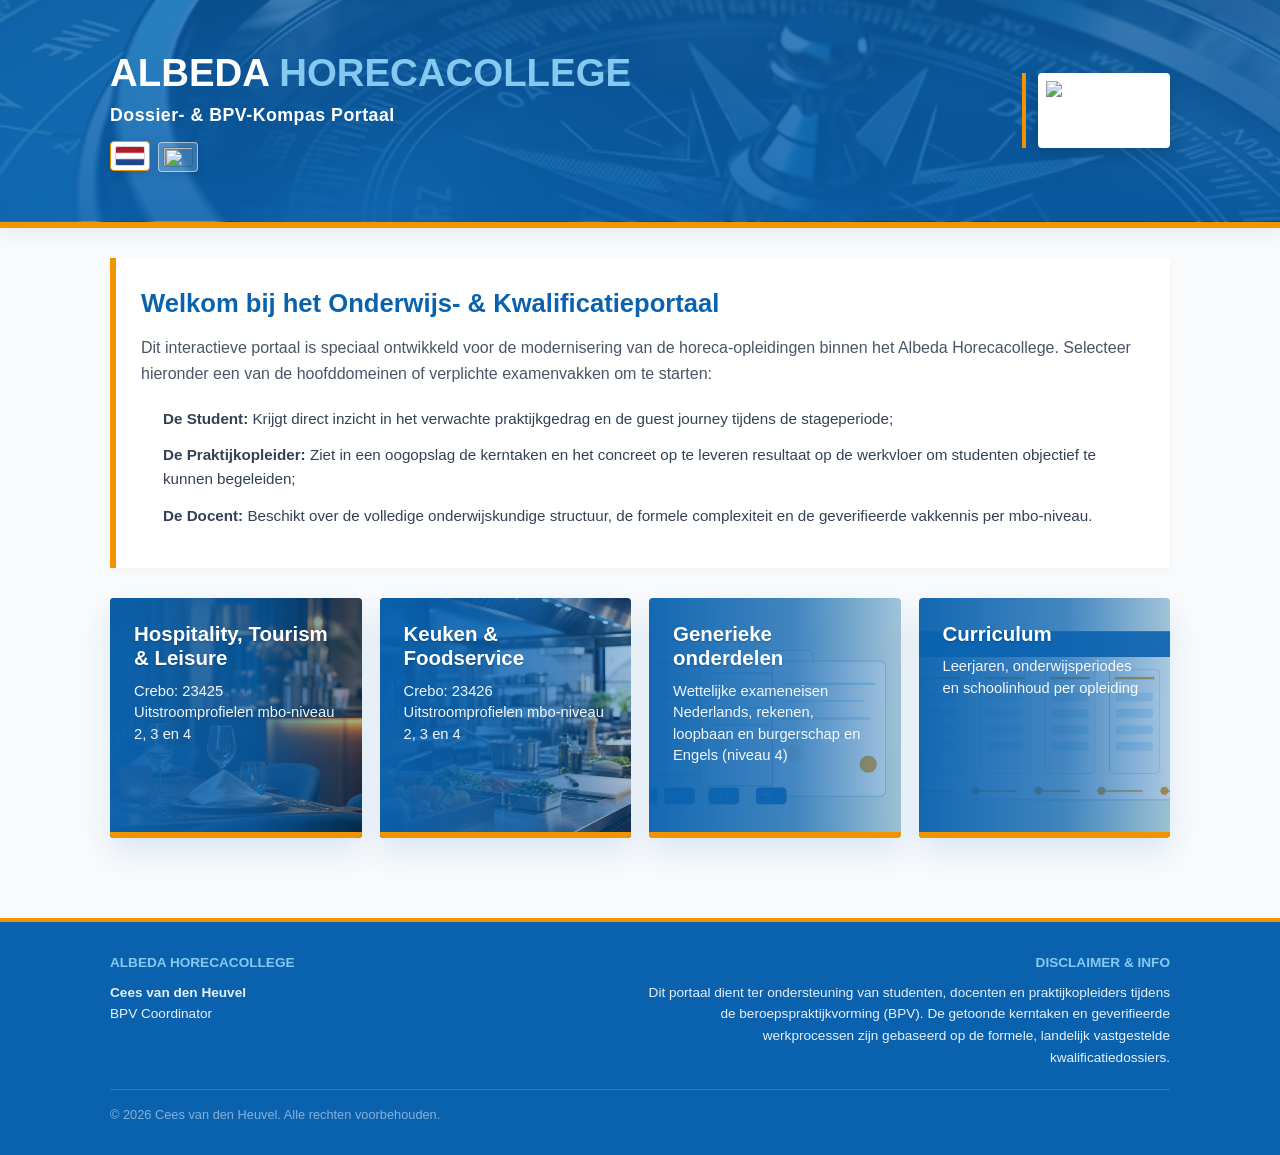
==== index.html @ c0dd37a5 "Add files via upload" ====
<!DOCTYPE html>
<html lang="nl">
<head>
  <meta charset="UTF-8">
  <meta name="viewport" content="width=device-width, initial-scale=1.0">
  <title>BPV WebApp AHCR KD 2627</title>
  <link rel="icon" type="image/png" sizes="32x32" href="favicon-32.png">
  <link rel="apple-touch-icon" sizes="180x180" href="apple-touch-icon.png">
  <link rel="manifest" href="site.webmanifest">
  <meta name="theme-color" content="#f58220">
  <meta name="apple-mobile-web-app-title" content="BPV WebApp AHCR KD 2627">
  <meta name="application-name" content="BPV WebApp AHCR KD 2627">
  <style>
    /* ==========================================================================
       ALBEDA BRANDBOOK DESIGN SYSTEM & ADAPTIVE ARCHITECTURE
       ========================================================================== */
    :root {
      --albeda-blue: #0a62af;         /* Hoofdkleur blauw conform Brandbook p. 8 */
      --albeda-light-blue: #85c9f0;   /* Ondersteunend lichtblauw conform Brandbook p. 8 */
      --albeda-orange: #f29400;       /* Accentkleur oranje conform Brandbook p. 8 */
      --albeda-gray: #d9d9d9;         /* Grijs uitsluitend voor grid-lijnen conform Brandbook p. 8 */
      --albeda-bg: #f8fafc;           /* Pagina-achtergrond */
      --albeda-dark: #333333;
      --white: #ffffff;
      --font-arial: 'Arial', sans-serif; /* Systeemfont conform p. 9 Brandbook */
    }

    * {
      box-sizing: border-box;
      margin: 0;
      padding: 0;
    }

    body {
      font-family: var(--font-arial);
      color: var(--albeda-dark);
      background-color: var(--albeda-bg);
      line-height: 1.6;
      -webkit-font-smoothing: antialiased;
      display: flex;
      flex-direction: column;
      min-height: 100vh;
    }

    .container {
      width: 100%;
      max-width: 1100px;
      margin: 0 auto;
      padding: 0 20px;
    }

    .main-content {
      flex: 1;
    }

    /* HEADER BLOCK (Achtergrond met kompas.jpg en label aan de paginarand) */
    header {
      background-image: linear-gradient(rgba(10, 98, 175, 0.8), rgba(10, 98, 175, 0.9)), url('kompas.jpg');
      background-size: cover;
      background-position: center;
      background-repeat: no-repeat;
      color: var(--white);
      padding: 50px 0;
      border-bottom: 6px solid var(--albeda-orange);
      box-shadow: 0 4px 20px rgba(0, 0, 0, 0.08);
    }

    .header-layout {
      display: flex;
      justify-content: space-between;
      align-items: center;
      gap: 20px;
    }

    .header-content {
      min-width: 0;
    }

    .campaign-title {
      font-size: calc(1.6rem + 1vw);
      font-weight: 900;
      letter-spacing: 0;
      text-transform: uppercase;
      margin-bottom: 5px;
      line-height: 1.2;
    }

    .campaign-title span {
      color: var(--albeda-light-blue);
    }

    .app-meta-subtitle {
      font-size: calc(0.95rem + 0.2vw);
      font-weight: bold;
      letter-spacing: 0.5px;
    }

    /* Collegelogo geplaatst als label aan de paginarand conform Brandbook p. 5 */
    .albeda-brand-label {
      text-align: right;
      color: var(--white);
      font-weight: bold;
      border-left: 4px solid var(--albeda-orange);
      padding-left: 12px;
      line-height: 1.1;
      font-size: 18px;
    }

    .albeda-brand-label .sub-college {
      font-size: 13px;
      font-weight: normal;
      color: var(--albeda-light-blue);
    }

    .albeda-logo {
      display: block;
      max-width: 132px;
      height: auto;
      background: var(--white);
      padding: 8px;
      border-radius: 4px;
      box-shadow: 0 6px 18px rgba(0, 0, 0, 0.18);
    }

    /* LANDINGSPAGE LAYOUT */
    #landing-layer {
      padding: 30px 0;
      display: block;
    }

    .landing-welcome {
      background: var(--white);
      border-left: 6px solid var(--albeda-orange);
      padding: 25px;
      margin-bottom: 30px;
      box-shadow: 0 4px 12px rgba(0, 0, 0, 0.03);
      border-radius: 0 4px 4px 0;
    }

    .language-switcher {
      display: flex;
      justify-content: flex-start;
      align-items: center;
      gap: 8px;
      margin-top: 12px;
    }

    .language-btn {
      display: inline-flex;
      align-items: center;
      justify-content: center;
      border: 1px solid rgba(255, 255, 255, 0.55);
      background: rgba(255, 255, 255, 0.18);
      border-radius: 4px;
      padding: 4px;
      cursor: pointer;
      box-shadow: 0 3px 10px rgba(0, 0, 0, 0.12);
      transition: background 0.2s ease, border-color 0.2s ease, transform 0.2s ease;
    }

    .language-btn:hover,
    .language-btn.active {
      background: var(--white);
      border-color: var(--albeda-orange);
      transform: translateY(-1px);
    }

    .flag-icon {
      width: 30px;
      height: 20px;
      display: inline-block;
      border-radius: 2px;
      border: 1px solid rgba(15, 23, 42, 0.18);
      overflow: hidden;
      flex: 0 0 auto;
    }


    .landing-welcome h2 {
      color: var(--albeda-blue);
      font-size: 1.6rem;
      margin-bottom: 12px;
    }

    .landing-welcome p {
      color: #4a5568;
      font-size: 1rem;
      margin-bottom: 20px;
    }

    .intro-opsomming {
      list-style-type: none;
      margin-bottom: 15px;
    }

    .intro-opsomming li {
      position: relative;
      padding-left: 22px;
      margin-bottom: 12px;
      font-size: 0.95rem;
      color: #334155;
    }

    .intro-opsomming li::before {
      content: "";
      position: absolute;
      left: 0;
      color: var(--albeda-orange);
      font-size: 0.8rem;
      top: 1px;
    }

    .landing-grid {
      display: grid;
      grid-template-columns: 1fr;
      gap: 18px;
    }

    .domein-card {
      position: relative;
      overflow: hidden;
      display: flex;
      flex-direction: column;
      justify-content: flex-start;
      min-height: 240px;
      background-color: var(--albeda-blue);
      background-repeat: no-repeat;
      background-size: cover;
      background-position: center;
      border: 0;
      border-radius: 4px;
      padding: 24px;
      cursor: pointer;
      box-shadow: 0 14px 30px rgba(10, 98, 175, 0.12);
      transition: transform 0.2s ease, box-shadow 0.2s ease, filter 0.2s ease;
      isolation: isolate;
    }

    .domein-card:nth-child(1) { background-image: url('sfeer-bediening.jpg'); }
    .domein-card:nth-child(2) { background-image: url('sfeer-keuken.jpg'); }
    .domein-card:nth-child(3) { background-image: url('sfeer-generiek.jpg'); }
    .domein-card:nth-child(4) { background-image: url('sfeer-curriculum.jpg'); }

    .domein-card::before {
      content: "";
      position: absolute;
      inset: 0;
      z-index: 0;
      background: linear-gradient(90deg, rgba(10, 98, 175, 0.96), rgba(10, 98, 175, 0.76) 58%, rgba(10, 98, 175, 0.34));
    }

    .domein-card::after {
      content: "";
      position: absolute;
      left: 0;
      right: 0;
      bottom: 0;
      height: 6px;
      background: var(--albeda-orange);
      z-index: 1;
    }

    .domein-card:hover,
    .domein-card:focus-visible {
      transform: translateY(-4px);
      box-shadow: 0 22px 46px rgba(10, 98, 175, 0.22);
      filter: saturate(1.04);
      outline: none;
    }

    .domein-card h2,
    .domein-card p {
      position: relative;
      z-index: 1;
      text-align: left;
    }

    .domein-card h2 {
      color: var(--white);
      font-size: 1.28rem;
      line-height: 1.2;
      margin-bottom: 10px;
      text-shadow: 0 1px 2px rgba(0, 0, 0, 0.22);
    }

    .domein-card p {
      color: rgba(255, 255, 255, 0.94);
      font-size: 0.92rem;
      line-height: 1.45;
      max-width: none;
    }

    .curriculum-intro {
      background: var(--white);
      border-left: 6px solid var(--albeda-orange);
      padding: 20px;
      margin-bottom: 25px;
      border-radius: 0 4px 4px 0;
      box-shadow: 0 4px 12px rgba(0, 0, 0, 0.03);
    }

    .curriculum-intro h2 {
      color: var(--albeda-blue);
      font-size: 1.35rem;
      margin-bottom: 8px;
    }

    .curriculum-intro p {
      color: #4a5568;
      line-height: 1.5;
    }

    .curriculum-year {
      background: var(--white);
      border: 1px solid var(--albeda-gray);
      border-radius: 4px;
      margin-bottom: 18px;
      overflow: hidden;
    }

    .curriculum-year-header,
    .curriculum-period-header {
      cursor: pointer;
      display: flex;
      justify-content: space-between;
      align-items: center;
      gap: 16px;
      user-select: none;
    }

    .curriculum-year-header {
      background: #f8fafc;
      border-bottom: 2px solid var(--albeda-gray);
      padding: 16px 20px;
    }

    .curriculum-year-header h3,
    .curriculum-period-header h4 {
      color: var(--albeda-blue);
      margin: 0;
    }

    .curriculum-year-header::after,
    .curriculum-period-header::after {
      content: "+";
      color: var(--albeda-orange);
      font-weight: bold;
      font-size: 1.2rem;
    }

    .curriculum-year.open > .curriculum-year-header::after,
    .curriculum-period.open > .curriculum-period-header::after {
      content: "-";
    }

    .curriculum-year-body,
    .curriculum-period-body {
      display: none;
    }

    .curriculum-year.open > .curriculum-year-body,
    .curriculum-period.open > .curriculum-period-body {
      display: block;
    }

    .curriculum-year-body {
      padding: 18px;
    }

    .curriculum-period {
      border: 1px solid #e2e8f0;
      border-radius: 4px;
      margin-bottom: 12px;
      overflow: hidden;
    }

    .curriculum-period-header {
      background: #ffffff;
      padding: 14px 16px;
    }

    .curriculum-period-body {
      border-top: 1px solid #e2e8f0;
      padding: 16px;
      background: #fbfdff;
    }

    .curriculum-block-grid {
      display: grid;
      grid-template-columns: 1fr;
      gap: 14px;
    }

    .curriculum-block {
      background: #ffffff;
      border: 1px solid #e2e8f0;
      border-radius: 4px;
      padding: 14px;
    }

    .curriculum-block strong {
      color: var(--albeda-blue);
      display: block;
      margin-bottom: 8px;
    }

    .curriculum-block ul {
      margin-left: 18px;
      color: #374151;
      line-height: 1.55;
    }

    .curriculum-note {
      color: #64748b;
      font-size: 0.88rem;
      margin-top: 10px;
    }

    /* INTERACTIEF DASHBOARD LAYER & CONTROLS */
    #dashboard-layer,
    #curriculum-layer {
      display: none;
      padding: 30px 0;
    }

    .nav-row {
      display: flex;
      flex-direction: column;
      gap: 15px;
      margin-bottom: 25px;
    }

    .back-btn {
      background: none;
      border: none;
      color: var(--albeda-blue);
      font-weight: bold;
      cursor: pointer;
      font-size: 1rem;
      display: inline-flex;
      align-items: center;
      gap: 8px;
      text-decoration: underline;
      align-self: flex-start;
    }

    .back-btn:hover {
      color: var(--albeda-orange);
    }

    .search-input {
      padding: 12px 16px;
      font-family: var(--font-arial);
      font-size: 1rem;
      border: 2px solid var(--albeda-blue);
      border-radius: 4px;
      width: 100%;
      background-color: var(--white);
      outline: none;
    }

    .search-input:focus {
      border-color: var(--albeda-orange);
    }

    .tool-grid {
      display: grid;
      grid-template-columns: 1fr;
      gap: 20px;
      background-color: #f1f5f9;
      padding: 20px;
      border-radius: 4px;
      margin-bottom: 30px;
      border: 1px solid var(--albeda-gray);
    }

    .control-label {
      font-size: 0.8rem;
      font-weight: bold;
      text-transform: uppercase;
      color: var(--albeda-blue);
      margin-bottom: 8px;
      letter-spacing: 0.5px;
    }

    select {
      padding: 12px;
      font-family: var(--font-arial);
      font-size: 1rem;
      border: 2px solid var(--albeda-blue);
      border-radius: 4px;
      width: 100%;
      background-color: var(--white);
    }

    .matrix-btn {
      background-color: var(--albeda-orange);
      color: var(--white);
      border: none;
      padding: 12px 20px;
      font-family: var(--font-arial);
      font-weight: bold;
      font-size: 1rem;
      border-radius: 4px;
      cursor: pointer;
      width: 100%;
    }

    .btn-group {
      display: flex;
      flex-direction: column;
      gap: 10px;
      margin-bottom: 25px;
    }

    .role-btn {
      font-family: var(--font-arial);
      font-weight: bold;
      font-size: 0.95rem;
      padding: 12px 20px;
      border: 2px solid var(--albeda-blue);
      background-color: var(--white);
      color: var(--albeda-blue);
      cursor: pointer;
      border-radius: 4px;
      width: 100%;
      text-align: center;
    }

    .role-btn:hover, .role-btn.active {
      background-color: var(--albeda-blue);
      color: var(--white);
    }

    .role-btn.active {
      border-color: var(--albeda-orange);
    }


    .dossier-hero {
      position: relative;
      overflow: hidden;
      min-height: 170px;
      display: grid;
      align-items: end;
      margin-bottom: 24px;
      padding: 26px;
      color: var(--white);
      background-color: var(--albeda-blue);
      background-repeat: no-repeat;
      background-size: cover;
      background-position: center;
      border-radius: 4px;
      box-shadow: 0 16px 36px rgba(10, 98, 175, 0.16);
      isolation: isolate;
    }

    .dossier-hero::before {
      content: "";
      position: absolute;
      inset: 0;
      z-index: -1;
      background: linear-gradient(90deg, rgba(10, 98, 175, 0.97), rgba(10, 98, 175, 0.78) 58%, rgba(10, 98, 175, 0.34));
    }

    .dossier-hero.htl { background-image: url('sfeer-bediening.jpg'); }
    .dossier-hero.keuken { background-image: url('sfeer-keuken.jpg'); }
    .dossier-hero.generiek { background-image: url('sfeer-generiek.jpg'); }

    .dossier-hero-kicker {
      display: inline-flex;
      width: fit-content;
      margin-bottom: 10px;
      padding: 5px 10px;
      color: var(--white);
      background: var(--albeda-orange);
      border-radius: 4px;
      font-size: 0.78rem;
      font-weight: 900;
      text-transform: uppercase;
      letter-spacing: 0.04em;
    }

    .dossier-hero h2 {
      margin: 0 0 8px;
      font-size: clamp(1.45rem, 3vw, 2.1rem);
      line-height: 1.15;
      color: var(--white);
      text-shadow: 0 1px 2px rgba(0, 0, 0, 0.2);
    }

    .dossier-hero p {
      max-width: 720px;
      margin: 0;
      color: rgba(255, 255, 255, 0.94);
      line-height: 1.5;
    }

    .dashboard-controls {
      background: rgba(255, 255, 255, 0.92);
      border: 1px solid rgba(10, 98, 175, 0.14);
      border-left: 6px solid var(--albeda-orange);
      box-shadow: 0 10px 26px rgba(10, 98, 175, 0.08);
    }

    .role-control-label {
      margin-top: 4px;
      margin-bottom: 8px;
    }

    .btn-group {
      background: #eef6fc;
      border: 1px solid rgba(10, 98, 175, 0.18);
      border-radius: 4px;
      padding: 5px;
      gap: 5px;
    }

    .role-btn {
      border-width: 1px;
      border-color: transparent;
      padding: 10px 14px;
      background-color: transparent;
      box-shadow: none;
    }

    .role-btn:hover,
    .role-btn.active {
      background-color: var(--albeda-blue);
      color: var(--white);
      border-color: var(--albeda-blue);
    }

    .role-btn.active {
      box-shadow: 0 8px 18px rgba(10, 98, 175, 0.16);
    }

    .card-header {
      background: linear-gradient(90deg, rgba(10, 98, 175, 0.98), rgba(10, 98, 175, 0.86));
      border-bottom: 0;
      color: var(--white);
    }

    .card-header h3 {
      display: flex;
      flex-wrap: wrap;
      align-items: center;
      gap: 8px;
      color: var(--white);
    }

    .kerntaak-code-label,
    .wp-code-label {
      display: inline-flex;
      align-items: center;
      width: fit-content;
      border-radius: 4px;
      font-weight: 900;
      line-height: 1;
      white-space: nowrap;
    }

    .kerntaak-code-label {
      padding: 6px 9px;
      color: var(--albeda-blue);
      background: rgba(255, 255, 255, 0.94);
      font-size: 0.82rem;
    }

    .kerntaak-title-text {
      min-width: 0;
    }

    .badge.part-badge {
      color: var(--white);
      background: var(--albeda-orange);
      border-color: rgba(255, 255, 255, 0.24);
      border-radius: 4px;
      text-transform: uppercase;
      letter-spacing: 0.02em;
    }

    .accordion-card .card-header::after {
      color: var(--white);
      background: rgba(255, 255, 255, 0.16);
      border: 1px solid rgba(255, 255, 255, 0.22);
      border-radius: 4px;
      padding: 3px 8px;
    }

    .wp-title {
      display: flex;
      align-items: flex-start;
      gap: 10px;
      color: var(--albeda-dark);
      line-height: 1.35;
    }

    .wp-code-label {
      flex: 0 0 auto;
      padding: 7px 9px;
      color: var(--white);
      background: var(--albeda-blue);
      font-size: 0.78rem;
      box-shadow: inset 4px 0 0 var(--albeda-orange);
    }

    .wp-title-text {
      min-width: 0;
      padding-top: 2px;
    }

    /* VERGELIJKINGSMATRIX COMPONENT */
    #matrix-panel {
      display: none;
      background: var(--white);
      border: 2px solid var(--albeda-blue);
      padding: 20px;
      margin-bottom: 30px;
      border-radius: 4px;
      overflow-x: auto;
    }

    #matrix-panel h3 {
      color: var(--albeda-blue);
      font-size: 1.25rem;
      margin-bottom: 10px;
    }

    .matrix-table {
      width: 100%;
      border-collapse: collapse;
      font-size: 0.9rem;
      min-width: 500px;
    }

    .matrix-table th, .matrix-table td {
      border: 1px solid var(--albeda-gray);
      padding: 12px;
      text-align: left;
      vertical-align: top;
    }

    .matrix-table th {
      background-color: var(--albeda-blue);
      color: var(--white);
    }

    /* FIXEDsamenvatting CARD VIA VASTE STRING */
    .summary-card {
      background: var(--white);
      border: 1px solid var(--albeda-gray);
      border-left: 6px solid var(--albeda-blue);
      padding: 20px;
      margin-bottom: 25px;
      border-radius: 4px;
      box-shadow: 0 2px 8px rgba(0, 0, 0, 0.02);
      position: relative;
    }

    .summary-card h4 {
      color: var(--albeda-blue);
      font-size: 1.1rem;
      text-transform: uppercase;
      margin-bottom: 8px;
      letter-spacing: 0.5px;
    }

    .legal-summary-card p {
      color: #4a5568;
      line-height: 1.6;
      margin: 0;
    }

    .legal-requirements-grid {
      display: grid;
      grid-template-columns: 1fr;
      gap: 14px;
      margin-bottom: 24px;
    }

    .legal-requirement-card {
      background: var(--white);
      border: 1px solid var(--albeda-gray);
      border-left: 6px solid var(--albeda-orange);
      border-radius: 4px;
      box-shadow: 0 8px 20px rgba(10, 98, 175, 0.06);
      padding: 18px;
    }

    .legal-requirement-card h3 {
      color: var(--albeda-blue);
      font-size: 1rem;
      text-transform: uppercase;
      margin-bottom: 10px;
    }

    .legal-requirement-card p {
      color: #2d3748;
      line-height: 1.65;
      margin: 0;
    }

    .legal-requirement-card a {
      color: var(--albeda-blue);
      font-weight: bold;
      overflow-wrap: anywhere;
    }
    .summary-text-block {
      font-size: 0.95rem;
      color: #4a5568;
      overflow: hidden;
      display: -webkit-box;
      -webkit-line-clamp: 3; /* Afkappen op exact 3 regels bij initiele render */
      -webkit-box-orient: vertical;
      transition: max-height 0.4s ease;
    }

    .summary-card.expanded .summary-text-block {
      display: block;
      -webkit-line-clamp: unset;
    }

    .summary-text-block p {
      margin-bottom: 12px;
    }

    .read-more-link {
      display: inline-block;
      margin-top: 8px;
      color: var(--albeda-orange);
      font-weight: bold;
      cursor: pointer;
      font-size: 0.95rem;
      text-decoration: underline;
    }

    /* CARD RENDERING & DOSSIER LAYOUT */
    .intro-box {
      background: var(--white);
      border-left: 6px solid var(--albeda-orange);
      padding: 18px 20px;
      margin-bottom: 30px;
      box-shadow: 0 2px 8px rgba(0, 0, 0, 0.02);
      font-size: 0.95rem;
    }

    .intro-box h3 {
      color: var(--albeda-blue);
      font-size: 1.1rem;
      margin-bottom: 8px;
    }

    .intro-box p {
      color: #475569;
      margin-bottom: 12px;
    }

    .role-summary-grid {
      display: grid;
      grid-template-columns: 1fr;
      gap: 10px;
      margin-top: 14px;
    }

    .role-summary-item {
      background: #f8fafc;
      border: 1px solid #e2e8f0;
      border-radius: 4px;
      padding: 12px;
    }

    .role-summary-item strong {
      color: var(--albeda-blue);
      display: block;
      font-size: 0.84rem;
      text-transform: uppercase;
      margin-bottom: 4px;
    }

    .student-language-card {
      background: #fff7ed;
      border: 1px solid #fed7aa;
      border-left: 4px solid var(--albeda-orange);
      border-radius: 4px;
      padding: 12px;
      margin-bottom: 14px;
    }

    .student-language-card strong {
      color: #9a3412;
      display: block;
      font-size: 0.86rem;
      text-transform: uppercase;
      margin-bottom: 4px;
    }

    .student-language-card p {
      color: #431407;
      font-size: 0.94rem;
      line-height: 1.5;
    }

    .evidence-panel {
      background: rgba(255, 255, 255, 0.72);
      border: 1px solid #fed7aa;
      border-radius: 4px;
      margin-top: 12px;
      padding: 10px 12px;
    }

    .evidence-panel .evidence-title {
      color: #9a3412;
      display: block;
      font-size: 0.84rem;
      text-transform: uppercase;
      margin-bottom: 4px;
    }

    .evidence-panel p {
      margin-bottom: 8px;
    }

    .evidence-list {
      list-style: none;
      display: grid;
      gap: 5px;
    }

    .evidence-list li {
      color: #431407;
      font-size: 0.88rem;
      line-height: 1.35;
      padding-left: 18px;
      position: relative;
    }

    .evidence-list li::before {
      content: "";
      position: absolute;
      left: 0;
      color: var(--albeda-orange);
      font-weight: bold;
    }

    .download-wrapper {
      margin-bottom: 30px;
    }


    .download-wrapper {
      display: flex;
      flex-wrap: wrap;
      gap: 10px;
    }

    .download-pdf-btn,
    .print-bpv-btn {
      display: inline-flex;
      align-items: center;
      gap: 8px;
      background-color: var(--albeda-orange);
      color: var(--white);
      padding: 10px 18px; 
      font-size: 0.9rem;
      font-weight: bold;
      border-radius: 4px;
      text-decoration: none;
      cursor: pointer;
      border: none;
      font-family: var(--font-arial);
    }

    .print-bpv-btn {
      background-color: var(--albeda-blue);
    }

    .card {
      background: var(--white);
      border: 1px solid var(--albeda-gray);
      border-radius: 4px;
      margin-bottom: 25px;
      overflow: hidden;
    }


    .accordion-card .card-header {
      cursor: pointer;
      user-select: none;
    }

    .accordion-card:not(.open) .card-body {
      display: none;
    }

    .accordion-card .card-header::after {
      content: "+";
      margin-left: auto;
      color: var(--albeda-orange);
      font-weight: bold;
    }

    .accordion-card.open .card-header::after {
      content: "-";
    }


    .wp-summary {
      color: #475569;
      font-size: 0.92rem;
      margin: -2px 0 14px;
      line-height: 1.5;
    }

    .card-header {
      background-color: #f8fafc;
      padding: 15px 20px;
      border-bottom: 2px solid var(--albeda-gray);
      display: flex;
      flex-direction: column;
      align-items: flex-start;
      gap: 8px;
    }

    .card-header h3 {
      color: var(--albeda-blue);
      font-size: 1.15rem;
    }

    .badge {
      background-color: #e0f2fe;
      color: var(--albeda-blue);
      padding: 4px 12px;
      font-weight: bold;
      font-size: 0.75rem;
      border-radius: 20px;
      border: 1px solid var(--albeda-light-blue);
    }

    .card-body {
      padding: 20px;
    }

    .wp-block {
      border-bottom: 1px solid #e2e8f0;
      padding: 20px 0;
    }

    .wp-block:last-child { border-bottom: none; }

    .wp-title {
      font-size: 1.05rem;
      font-weight: bold;
      color: var(--albeda-blue);
      margin-bottom: 10px;
    }

    .meta-vlak-docent {
      background-color: #f8fafc;
      padding: 15px;
      border-radius: 4px;
      margin-bottom: 15px;
      font-size: 0.9rem;
      border: 1px solid var(--albeda-gray);
    }

    /* Diploma/Formele weergave in Times New Roman Italic conform Brandbook p. 9 */
    .verantwoording-accent {
      font-family: 'Times New Roman', Times, serif;
      font-style: italic;
      font-size: 15px;
    }

    ul.check-list li {
      position: relative;
      padding-left: 20px;
      margin-bottom: 8px;
      font-size: 0.9rem;
      list-style-type: none;
    }

    ul.check-list li::before {
      content: "";
      position: absolute;
      left: 0;
      color: var(--albeda-orange);
      font-size: 0.75rem;
      top: 1px;
    }

    .tag-container {
      display: flex;
      gap: 6px;
      margin-top: 12px;
      flex-wrap: wrap;
    }

    .tag {
      background: #f1f5f9;
      border: 1px solid #e2e8f0;
      font-size: 0.7rem;
      padding: 3px 10px;
      border-radius: 4px;
      color: #475569;
      font-weight: bold;
    }


    /* Dossierpagina polish: vaste eindregels zodat oude kaartstijlen dit niet overschrijven. */
    .card-header {
      background: linear-gradient(90deg, rgba(10, 98, 175, 0.98), rgba(10, 98, 175, 0.86));
      border-bottom: 0;
      color: var(--white);
    }

    .card-header h3 {
      display: flex;
      flex-wrap: wrap;
      align-items: center;
      gap: 8px;
      color: var(--white);
    }

    .badge.part-badge {
      color: var(--white);
      background: var(--albeda-orange);
      border-color: rgba(255, 255, 255, 0.24);
      border-radius: 4px;
      text-transform: uppercase;
      letter-spacing: 0.02em;
    }

    .accordion-card .card-header::after {
      color: var(--white);
      background: rgba(255, 255, 255, 0.16);
      border: 1px solid rgba(255, 255, 255, 0.22);
      border-radius: 4px;
      padding: 3px 8px;
    }

    .wp-title {
      display: flex;
      align-items: flex-start;
      gap: 10px;
      color: var(--albeda-dark);
      line-height: 1.35;
    }

    .wp-code-label {
      flex: 0 0 auto;
      padding: 7px 9px;
      color: var(--white);
      background: var(--albeda-blue);
      border-radius: 4px;
      font-size: 0.78rem;
      font-weight: 900;
      box-shadow: inset 4px 0 0 var(--albeda-orange);
    }

    .wp-title-text {
      min-width: 0;
      padding-top: 2px;
    }

    /* VIEW SECTIONS FILTER MECHANICS */
    .view-section { display: none; }
    body.student-mode .student-view { display: block; }
    body.pleider-mode .pleider-view { display: block; }
    body.docent-mode .docent-view { display: block; }

    footer {
      background-color: var(--albeda-blue);
      color: var(--white);
      padding: 30px 0;
      margin-top: 50px;
      border-top: 4px solid var(--albeda-orange);
      font-size: 0.85rem;
    }

    .footer-layout {
      display: table;
      width: 100%;
    }

    .footer-col {
      display: table-cell;
      vertical-align: top;
      width: 50%;
    }

    .footer-col.right { text-align: right; }

    .footer-title {
      font-weight: bold;
      text-transform: uppercase;
      margin-bottom: 8px;
      color: var(--albeda-light-blue);
    }

    .footer-text {
      color: rgba(255, 255, 255, 0.9);
    }

    .footer-meta {
      margin-top: 20px;
      padding-top: 15px;
      border-top: 1px solid rgba(255, 255, 255, 0.15);
      font-size: 0.8rem;
      color: rgba(255, 255, 255, 0.5);
    }

    @media (min-width: 600px) {
      .role-summary-grid { grid-template-columns: repeat(3, 1fr); }
      .btn-group { flex-direction: row; }
      .role-btn { flex: 1; }
      .nav-row { flex-direction: row; justify-content: space-between; align-items: center; }
      .search-input { max-width: 320px; }
      .card-header { flex-direction: row; justify-content: space-between; align-items: center; }
    }

    @media (min-width: 850px) {
      .landing-grid { grid-template-columns: repeat(4, 1fr); }
      .curriculum-block-grid { grid-template-columns: repeat(2, 1fr); }
      .tool-grid { grid-template-columns: 2fr 1fr; }
      .matrix-btn { width: auto; }
    }



    /* Curriculum in dezelfde look & feel als de dossierpagina */
    .curriculum-intro {
      position: relative;
      overflow: hidden;
      min-height: 170px;
      display: grid;
      align-items: end;
      padding: 26px;
      color: var(--white);
      background-color: var(--albeda-blue);
      background-image: url('sfeer-curriculum.jpg');
      background-repeat: no-repeat;
      background-size: cover;
      background-position: center;
      border-left: 0;
      border-radius: 4px;
      box-shadow: 0 16px 36px rgba(10, 98, 175, 0.16);
      isolation: isolate;
    }

    .curriculum-intro::before {
      content: "";
      position: absolute;
      inset: 0;
      z-index: 0;
      background: linear-gradient(90deg, rgba(10, 98, 175, 0.97), rgba(10, 98, 175, 0.78) 58%, rgba(10, 98, 175, 0.34));
    }

    .curriculum-intro h2,
    .curriculum-intro p {
      position: relative;
      z-index: 1;
    }

    .curriculum-intro h2 {
      color: var(--white);
      font-size: clamp(1.45rem, 3vw, 2.1rem);
      line-height: 1.15;
      text-shadow: 0 1px 2px rgba(0, 0, 0, 0.2);
    }

    .curriculum-intro p {
      max-width: 720px;
      color: rgba(255, 255, 255, 0.94);
    }

    #curriculum-layer .tool-grid {
      background: rgba(255, 255, 255, 0.92);
      border: 1px solid rgba(10, 98, 175, 0.14);
      border-left: 6px solid var(--albeda-orange);
      box-shadow: 0 10px 26px rgba(10, 98, 175, 0.08);
    }

    .curriculum-year {
      border: 1px solid rgba(10, 98, 175, 0.14);
      box-shadow: 0 10px 24px rgba(10, 98, 175, 0.07);
    }

    .curriculum-year-header {
      background: linear-gradient(90deg, rgba(10, 98, 175, 0.98), rgba(10, 98, 175, 0.86));
      border-bottom: 0;
      color: var(--white);
    }

    .curriculum-year-header h3 {
      color: var(--white);
    }

    .curriculum-year-header::after {
      color: var(--white);
      background: rgba(255, 255, 255, 0.16);
      border: 1px solid rgba(255, 255, 255, 0.22);
      border-radius: 4px;
      padding: 3px 8px;
    }

    .curriculum-period {
      border-color: rgba(10, 98, 175, 0.14);
      box-shadow: 0 6px 18px rgba(10, 98, 175, 0.05);
    }

    .curriculum-period-header {
      background: #f8fafc;
      border-left: 5px solid var(--albeda-orange);
    }

    .curriculum-period-header h4 {
      color: var(--albeda-blue);
    }

    .curriculum-period-header:hover,
    .curriculum-period-header:focus-visible {
      background: #eef6fc;
      outline: none;
    }

    .curriculum-block {
      border-top: 4px solid var(--albeda-blue);
      box-shadow: 0 8px 20px rgba(10, 98, 175, 0.06);
    }

    /* Documentviewer standaard volledig verborgen tot een PDF wordt geopend. */
    .document-viewer {
      position: fixed;
      inset: 0;
      z-index: 9999;
      display: none !important;
      background: rgba(15, 23, 42, 0.72);
      padding: 14px;
    }

    .document-viewer.open {
      display: flex !important;
      align-items: stretch;
      justify-content: center;
    }

    .document-viewer-panel {
      width: min(1100px, 100%);
      height: min(92vh, 920px);
      background: var(--white);
      border-radius: 4px;
      overflow: hidden;
      display: flex;
      flex-direction: column;
      box-shadow: 0 18px 48px rgba(0, 0, 0, 0.28);
    }

    .document-viewer-bar {
      display: flex;
      align-items: center;
      justify-content: space-between;
      gap: 12px;
      padding: 12px;
      background: var(--albeda-blue);
      color: var(--white);
    }

    .document-viewer-title {
      font-weight: bold;
      font-size: 0.95rem;
      line-height: 1.25;
      min-width: 0;
    }

    .document-viewer-actions {
      display: flex;
      gap: 8px;
      flex-wrap: wrap;
      justify-content: flex-end;
    }

    .document-viewer-close,
    .document-viewer-external {
      border: none;
      border-radius: 4px;
      padding: 9px 12px;
      font-weight: bold;
      font-size: 0.85rem;
      cursor: pointer;
      text-decoration: none;
      white-space: nowrap;
    }

    .document-viewer-close {
      background: var(--albeda-orange);
      color: var(--white);
    }

    .document-viewer-external {
      background: var(--white);
      color: var(--albeda-blue);
    }

    .document-viewer-frame {
      border: 0;
      width: 100%;
      flex: 1;
      background: #f8fafc;
    }


    @media (max-width: 600px) {
      .document-viewer {
        padding: 0;
      }

      .document-viewer-panel {
        width: 100%;
        height: 100dvh;
        border-radius: 0;
      }

      .document-viewer-bar {
        align-items: flex-start;
        flex-direction: column;
      }

      .document-viewer-actions {
        width: 100%;
      }

      .document-viewer-close,
      .document-viewer-external {
        flex: 1;
        text-align: center;
      }

      .footer-layout,
      .footer-col {
        display: block;
        width: 100%;
        text-align: left !important;
      }

      .footer-col:first-child {
        margin-bottom: 20px;
      }
    }
    /* Subtiele interactie voor actieknoppen, passend bij PraktijkKompas. */
    .matrix-btn,
    .download-pdf-btn,
    .print-bpv-btn {
      transition: transform 0.18s ease, box-shadow 0.18s ease, background-color 0.18s ease, border-color 0.18s ease;
      box-shadow: 0 8px 18px rgba(10, 98, 175, 0.12);
    }

    .matrix-btn:hover,
    .matrix-btn:focus-visible,
    .download-pdf-btn:hover,
    .download-pdf-btn:focus-visible,
    .print-bpv-btn:hover,
    .print-bpv-btn:focus-visible {
      transform: translateY(-2px);
      box-shadow: 0 12px 24px rgba(10, 98, 175, 0.18);
      outline: none;
    }

    .matrix-btn:hover,
    .matrix-btn:focus-visible,
    .download-pdf-btn:hover,
    .download-pdf-btn:focus-visible {
      background-color: #d98200;
    }

    .print-bpv-btn:hover,
    .print-bpv-btn:focus-visible {
      background-color: #084f8d;
    }

    .matrix-btn:active,
    .download-pdf-btn:active,
    .print-bpv-btn:active {
      transform: translateY(0);
      box-shadow: 0 8px 18px rgba(10, 98, 175, 0.12);
    }
  </style>
</head>
<body class="student-mode">

  <div class="main-content">
    <header>
      <div class="container">
        <div class="header-layout">
          <div class="header-content">
            <h1 class="campaign-title">Albeda <span>Horecacollege</span></h1>
            <p id="app-subtitle" class="app-meta-subtitle" data-i18n="appSubtitle">Dossier- & BPV-Kompas Portaal</p>
            <div class="language-switcher" aria-label="Taal kiezen">
              <button type="button" class="language-btn active" id="lang-nl" onclick="switchLanguage('nl')" aria-label="Nederlands" title="Nederlands">
                <img class="flag-icon" src="vlag-ned.jpeg?v=20260606-1929" alt="">
              </button>
              <button type="button" class="language-btn" id="lang-en" onclick="switchLanguage('en')" aria-label="English" title="English">
                <img class="flag-icon" src="vlag-eng.jpeg" alt="">
              </button>
            </div>
          </div>
          <div class="albeda-brand-label">
            <img class="albeda-logo" src="LOGO.jpg" alt="Albeda Horecacollege logo">
          </div>
        </div>
      </div>
    </header>

    <!-- LANDINGS SCHERM -->
    <div id="landing-layer">
      <div class="container">

        <div class="landing-welcome">
          <h2 data-i18n="landingTitle">Welkom bij het Onderwijs- & Kwalificatieportaal</h2>
          <p data-i18n="landingIntro">Dit interactieve portaal is speciaal ontwikkeld voor de modernisering van de horeca-opleidingen binnen het Albeda Horecacollege. Selecteer hieronder een van de hoofddomeinen of verplichte examenvakken om te starten:</p>
          
          <ul class="intro-opsomming">
            <li data-i18n-html="landingStudent"><strong>De Student:</strong> Krijgt direct inzicht in het verwachte praktijkgedrag en de 'guest journey' tijdens de stageperiode;</li>
            <li data-i18n-html="landingTrainer"><strong>De Praktijkopleider:</strong> Ziet in een oogopslag de kerntaken en het concreet op te leveren resultaat op de werkvloer om studenten objectief te kunnen begeleiden;</li>
            <li data-i18n-html="landingTeacher"><strong>De Docent:</strong> Beschikt over de volledige onderwijskundige structuur, de formele complexiteit en de geverifieerde vakkennis per mbo-niveau.</li>
          </ul>
        </div>

        <div class="landing-grid">
          <div class="domein-card" onclick="openDomeinDashboard('htl')" role="button" tabindex="0" onkeydown="if(event.key === 'Enter' || event.key === ' ') openDomeinDashboard('htl')">
            <h2>Hospitality, Tourism & Leisure</h2>
            <p>Crebo: 23425  Uitstroomprofielen mbo-niveau 2, 3 en 4</p>
          </div>
          <div class="domein-card" onclick="openDomeinDashboard('keuken')" role="button" tabindex="0" onkeydown="if(event.key === 'Enter' || event.key === ' ') openDomeinDashboard('keuken')">
            <h2>Keuken & Foodservice</h2>
            <p>Crebo: 23426  Uitstroomprofielen mbo-niveau 2, 3 en 4</p>
          </div>
          <div class="domein-card" onclick="openDomeinDashboard('generiek')" role="button" tabindex="0" onkeydown="if(event.key === 'Enter' || event.key === ' ') openDomeinDashboard('generiek')">
            <h2 data-i18n="genericCardTitle">Generieke onderdelen</h2>
            <p data-i18n="genericCardText">Wettelijke exameneisen Nederlands, rekenen, loopbaan en burgerschap en Engels (niveau 4)</p>
          </div>
          <div class="domein-card" onclick="openCurriculumDashboard()" role="button" tabindex="0" onkeydown="if(event.key === 'Enter' || event.key === ' ') openCurriculumDashboard()">
            <h2 data-i18n="curriculumTitle">Curriculum</h2>
            <p data-i18n="curriculumCardText">Leerjaren, onderwijsperiodes en schoolinhoud per opleiding</p>
          </div>
        </div>
      </div>
    </div>

    <!-- CURRICULUM SCHERM -->
    <div id="curriculum-layer">
      <div class="container">
        <div class="nav-row">
          <button class="back-btn" onclick="sluitCurriculumEnTerug()" data-i18n="backMain"> Terug naar Hoofddomeinen</button>
        </div>

        <div class="curriculum-intro">
          <h2 data-i18n="curriculumTitle">Curriculum</h2>
          <p data-i18n="curriculumIntro">Kies een opleiding en bekijk per leerjaar en onderwijsperiode welke thema's, vaardigheden en gekoppelde werkprocessen centraal staan op school.</p>
        </div>

        <div class="tool-grid">
          <div class="tool-block">
            <div class="control-label" data-i18n="chooseProgramme">Kies opleiding:</div>
            <select id="dropdown-curriculum-profielen" onchange="switchCurriculumProfiel(this.value)"></select>
          </div>
        </div>

        <div id="curriculum-render-target"></div>
      </div>
    </div>

    <!-- DASHBOARD SCHERM -->
    <div id="dashboard-layer">
      <div class="container">
        
        <div class="nav-row">
          <button class="back-btn" onclick="sluitDashboardEnTerug()" data-i18n="backMain"> Terug naar Hoofddomeinen</button>
          <input type="text" id="live-search-box" class="search-input" data-i18n-placeholder="searchPlaceholder" placeholder="Live zoeken in dossier (bv. HACCP)..." oninput="executeLiveSearch()">
        </div>

        <div class="tool-grid dashboard-controls">
          <div class="tool-block">
            <div class="control-label" data-i18n="chooseMbo">Kies MBO-Opleiding / Uitstroom:</div>
            <select id="dropdown-profielen" onchange="switchProfiel(this.value)"></select>
          </div>
          <div class="tool-block">
            <div class="control-label" data-i18n="levelCompare">Niveau Vergelijker:</div>
            <button class="matrix-btn" id="matrix-toggle-btn" onclick="toggleMatrixView()" data-i18n="openMatrix">Open Vergelijkingsmatrix</button>
          </div>
        </div>

        <div id="matrix-panel">
          <h3 data-i18n="matrixTitle">Vergelijkingsmatrix MBO-Niveaus</h3>
          <p style="font-size:0.85rem; color:#666; margin-bottom:10px;" data-i18n="matrixIntro">Vergelijk direct de stijging in complexiteit en verschuiving in verantwoordelijkheid tussen de uitstroomprofielen.</p>
          <div id="matrix-table-render-target"></div>
        </div>

        <div class="control-label role-control-label" data-i18n="chooseRole">Kies uw rol (Invalshoek):</div>
        <div class="btn-group">
          <button class="role-btn active" id="btn-student" onclick="switchRoleView('student', this)" data-i18n="roleStudentBtn">Ik ben Student</button>
          <button class="role-btn" onclick="switchRoleView('pleider', this)" data-i18n="roleTrainerBtn">Ik ben Praktijkopleider</button>
          <button class="role-btn" onclick="switchRoleView('docent', this)" data-i18n="roleTeacherBtn">Ik ben Docent</button>
        </div>

        <div class="intro-box" id="role-intro-text">
          <strong>Jouw Gedrag & Journey</strong><br>Hieronder zie je precies wat je moet doen en laten zien in het hospitalitybedrijf om een top-gastervaring te creeren. Focus op het verwachte gedrag!
        </div>

        <div class="cards-render-target" id="cards-render-target"></div>

      </div>
    </div>
  </div>

  <div id="document-viewer" class="document-viewer" aria-hidden="true">
    <div class="document-viewer-panel" role="dialog" aria-modal="true" aria-labelledby="document-viewer-title">
      <div class="document-viewer-bar">
        <div id="document-viewer-title" class="document-viewer-title">Document</div>
        <div class="document-viewer-actions">
          <button type="button" class="document-viewer-close" onclick="closeDocumentViewer()" data-i18n="backToApp">Terug naar app</button>
          <a id="document-viewer-external" class="document-viewer-external" href="#" target="_blank" rel="noopener" data-i18n="openExternal">Open extern</a>
        </div>
      </div>
      <iframe id="document-viewer-frame" class="document-viewer-frame" title="Documentweergave"></iframe>
    </div>
  </div>

  <footer>
    <div class="container">
      <div class="footer-layout">
        <div class="footer-col">
          <p class="footer-title">Albeda Horecacollege</p>
          <p class="footer-text">
            <strong>Cees van den Heuvel</strong><br>
            BPV Coordinator
          </p>
        </div>
        <div class="footer-col right">
          <p class="footer-title" data-i18n="footerInfoTitle">Disclaimer & Info</p>
          <p class="footer-text">
            <span data-i18n="footerDisclaimer">Dit portaal dient ter ondersteuning van studenten, docenten en praktijkopleiders tijdens de beroepspraktijkvorming (BPV). De getoonde kerntaken en geverifieerde werkprocessen zijn gebaseerd op de formele, landelijk vastgestelde kwalificatiedossiers.</span>
          </p>
        </div>
      </div>
      <div class="footer-meta">
        &copy; <span id="footer-year">2026</span> <span data-i18n="footerRights">Cees van den Heuvel. Alle rechten voorbehouden.</span>
      </div>
    </div>
  </footer>

  <script src="data.js?v=20260613-0708"></script>
  <script src="app.js?v=20260613-0708"></script>
</body>
</html>
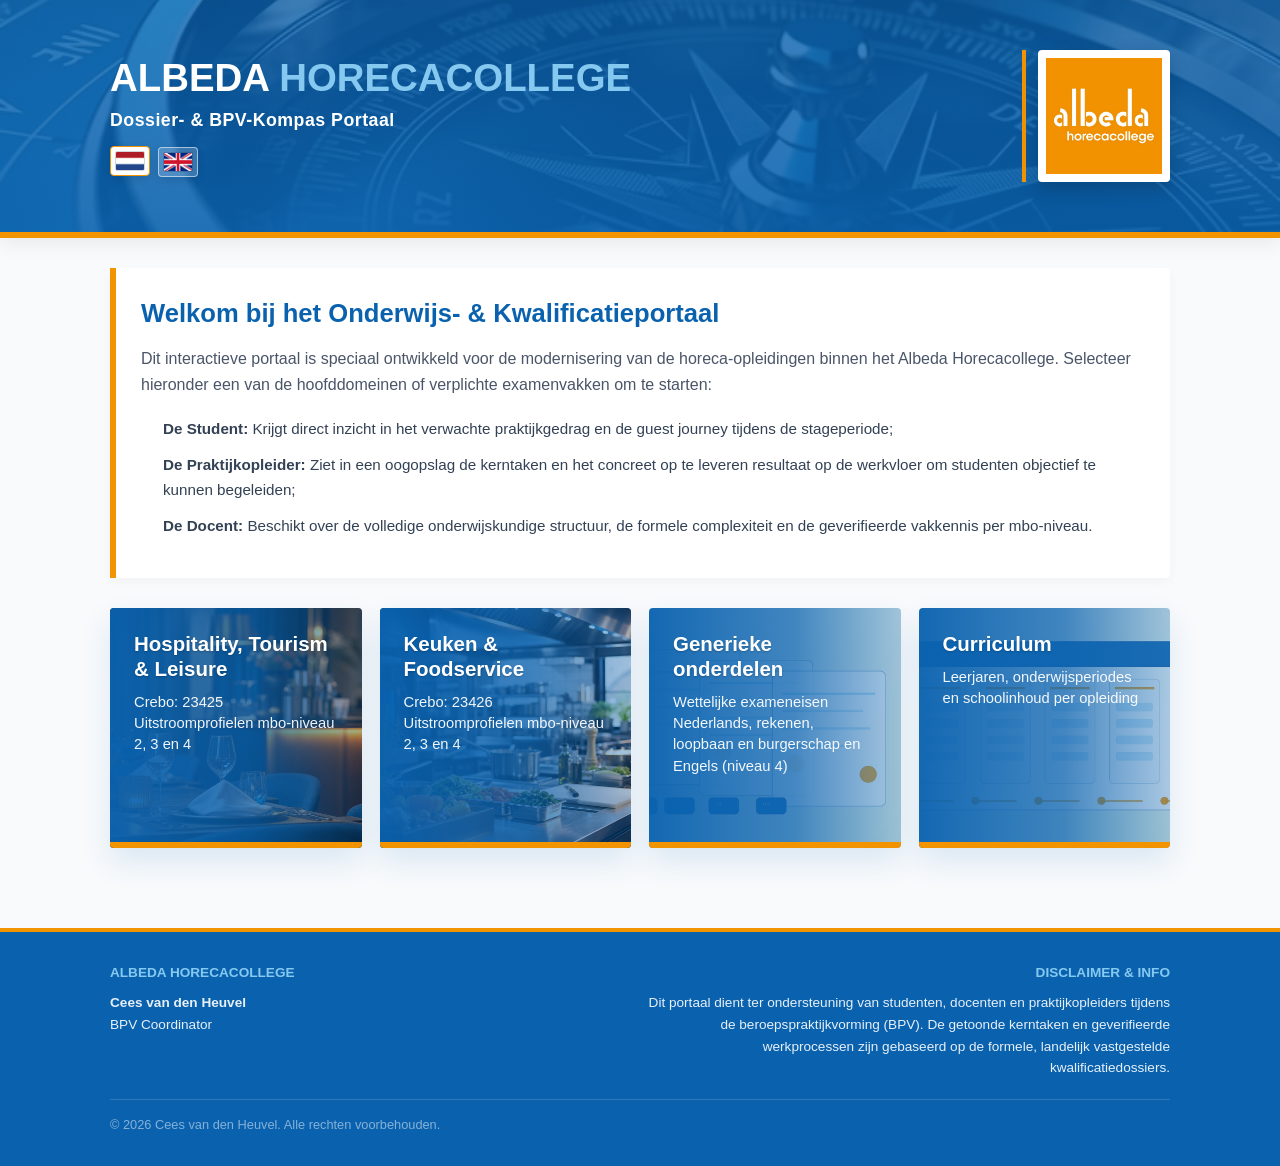
==== commit 91d6651f: "Add files via upload" ====
--- a/index.html
+++ b/index.html
@@ -4,8 +4,8 @@
   <meta charset="UTF-8">
   <meta name="viewport" content="width=device-width, initial-scale=1.0">
   <title>BPV WebApp AHCR KD 2627</title>
-  <link rel="icon" type="image/png" sizes="32x32" href="favicon-32.png">
-  <link rel="apple-touch-icon" sizes="180x180" href="apple-touch-icon.png">
+  <link rel="icon" type="image/png" sizes="32x32" href="assets/favicon-32.png">
+  <link rel="apple-touch-icon" sizes="180x180" href="assets/apple-touch-icon.png">
   <link rel="manifest" href="site.webmanifest">
   <meta name="theme-color" content="#f58220">
   <meta name="apple-mobile-web-app-title" content="BPV WebApp AHCR KD 2627">
@@ -55,7 +55,7 @@
 
     /* HEADER BLOCK (Achtergrond met kompas.jpg en label aan de paginarand) */
     header {
-      background-image: linear-gradient(rgba(10, 98, 175, 0.8), rgba(10, 98, 175, 0.9)), url('kompas.jpg');
+      background-image: linear-gradient(rgba(10, 98, 175, 0.8), rgba(10, 98, 175, 0.9)), url('assets/kompas.jpg');
       background-size: cover;
       background-position: center;
       background-repeat: no-repeat;
@@ -236,10 +236,10 @@
       isolation: isolate;
     }
 
-    .domein-card:nth-child(1) { background-image: url('sfeer-bediening.jpg'); }
-    .domein-card:nth-child(2) { background-image: url('sfeer-keuken.jpg'); }
-    .domein-card:nth-child(3) { background-image: url('sfeer-generiek.jpg'); }
-    .domein-card:nth-child(4) { background-image: url('sfeer-curriculum.jpg'); }
+    .domein-card:nth-child(1) { background-image: url('assets/sfeer-bediening.jpg'); }
+    .domein-card:nth-child(2) { background-image: url('assets/sfeer-keuken.jpg'); }
+    .domein-card:nth-child(3) { background-image: url('assets/sfeer-generiek.jpg'); }
+    .domein-card:nth-child(4) { background-image: url('assets/sfeer-curriculum.jpg'); }
 
     .domein-card::before {
       content: "";
@@ -563,9 +563,9 @@
       background: linear-gradient(90deg, rgba(10, 98, 175, 0.97), rgba(10, 98, 175, 0.78) 58%, rgba(10, 98, 175, 0.34));
     }
 
-    .dossier-hero.htl { background-image: url('sfeer-bediening.jpg'); }
-    .dossier-hero.keuken { background-image: url('sfeer-keuken.jpg'); }
-    .dossier-hero.generiek { background-image: url('sfeer-generiek.jpg'); }
+    .dossier-hero.htl { background-image: url('assets/sfeer-bediening.jpg'); }
+    .dossier-hero.keuken { background-image: url('assets/sfeer-keuken.jpg'); }
+    .dossier-hero.generiek { background-image: url('assets/sfeer-generiek.jpg'); }
 
     .dossier-hero-kicker {
       display: inline-flex;
@@ -1238,7 +1238,7 @@
       padding: 26px;
       color: var(--white);
       background-color: var(--albeda-blue);
-      background-image: url('sfeer-curriculum.jpg');
+      background-image: url('assets/sfeer-curriculum.jpg');
       background-repeat: no-repeat;
       background-size: cover;
       background-position: center;
@@ -1447,6 +1447,212 @@
         margin-bottom: 20px;
       }
     }
+    .device-popup {
+      position: fixed;
+      inset: 0;
+      z-index: 10000;
+      display: grid;
+      place-items: center;
+      padding: 20px;
+      opacity: 0;
+      pointer-events: none;
+      transition: opacity 0.22s ease;
+    }
+
+    .device-popup.is-visible {
+      opacity: 1;
+      pointer-events: auto;
+    }
+
+    .device-popup-backdrop {
+      position: absolute;
+      inset: 0;
+      background: rgba(8, 31, 51, 0.48);
+      backdrop-filter: blur(4px);
+    }
+
+    .device-popup-card {
+      position: relative;
+      display: grid;
+      grid-template-columns: minmax(240px, 0.9fr) minmax(280px, 1fr);
+      gap: 0;
+      width: min(860px, 100%);
+      max-height: min(86vh, 680px);
+      overflow: hidden;
+      background: var(--white);
+      border-radius: 8px;
+      box-shadow: 0 24px 70px rgba(8, 31, 51, 0.26);
+    }
+
+    .device-popup-close {
+      position: absolute;
+      top: 12px;
+      right: 12px;
+      z-index: 2;
+      display: inline-flex;
+      width: 36px;
+      height: 36px;
+      align-items: center;
+      justify-content: center;
+      color: var(--albeda-blue);
+      background: rgba(255, 255, 255, 0.92);
+      border: 1px solid rgba(10, 98, 175, 0.18);
+      border-radius: 999px;
+      cursor: pointer;
+      font-size: 1.5rem;
+      line-height: 1;
+    }
+
+    .device-popup-close:hover,
+    .device-popup-close:focus-visible {
+      color: var(--white);
+      background: var(--albeda-orange);
+      border-color: var(--albeda-orange);
+      outline: none;
+    }
+
+    .device-popup-media {
+      display: grid;
+      place-items: center;
+      min-height: 320px;
+      padding: 28px;
+      background: linear-gradient(135deg, rgba(10, 98, 175, 0.92), rgba(71, 138, 193, 0.78)), var(--albeda-blue);
+    }
+
+    .device-popup-media img {
+      display: block;
+      width: min(100%, 340px);
+      height: auto;
+      max-height: 420px;
+      object-fit: contain;
+      filter: drop-shadow(0 18px 26px rgba(0, 0, 0, 0.24));
+    }
+
+    .device-popup-copy {
+      display: grid;
+      align-content: center;
+      gap: 12px;
+      padding: 42px 36px 34px;
+    }
+
+    .device-popup-copy .eyebrow {
+      margin: 0;
+      color: var(--albeda-orange);
+      font-size: 0.78rem;
+      font-weight: bold;
+      letter-spacing: 0.08em;
+      text-transform: uppercase;
+    }
+
+    .device-popup-copy h2 {
+      margin: 0;
+      color: var(--albeda-blue);
+      font-size: clamp(1.55rem, 3vw, 2.25rem);
+      line-height: 1.08;
+    }
+
+    .device-popup-copy p:not(.eyebrow) {
+      margin: 0;
+      color: #4a5568;
+      font-size: 1rem;
+      line-height: 1.58;
+    }
+
+    .device-popup-action {
+      justify-self: start;
+      min-height: 44px;
+      margin-top: 6px;
+      padding: 10px 16px;
+      color: var(--white);
+      background: var(--albeda-orange);
+      border: 1px solid var(--albeda-orange);
+      border-radius: 4px;
+      cursor: pointer;
+      font-weight: bold;
+      transition: background 0.2s ease, border-color 0.2s ease, transform 0.2s ease;
+    }
+
+    .device-popup-action:hover,
+    .device-popup-action:focus-visible {
+      background: #d98200;
+      border-color: #d98200;
+      transform: translateY(-1px);
+      outline: none;
+    }
+
+    @media (max-width: 760px) {
+      .device-popup {
+        align-items: end;
+        padding: 12px;
+      }
+
+      .device-popup-card {
+        grid-template-columns: 1fr;
+        max-height: 88vh;
+        overflow-y: auto;
+      }
+
+      .device-popup-media {
+        min-height: 190px;
+        padding: 18px 52px 14px 18px;
+      }
+
+      .device-popup-media img {
+        width: min(100%, 260px);
+        max-height: 210px;
+      }
+
+      .device-popup-copy {
+        padding: 22px 20px 20px;
+      }
+
+      .device-popup-action {
+        width: 100%;
+      }
+    }
+    @media (max-width: 640px) {
+      header {
+        padding: 24px 0;
+      }
+
+      .header-layout {
+        flex-direction: column;
+        align-items: flex-start;
+        gap: 14px;
+      }
+
+      .header-content {
+        width: 100%;
+      }
+
+      .campaign-title {
+        font-size: 1.7rem;
+        line-height: 1.12;
+        margin-bottom: 8px;
+      }
+
+      .app-meta-subtitle {
+        font-size: 0.96rem;
+      }
+
+      .language-switcher {
+        margin-top: 10px;
+        justify-content: flex-start;
+      }
+
+      .albeda-brand-label {
+        align-self: flex-start;
+        border-left: 0;
+        padding-left: 0;
+        margin-top: 2px;
+        text-align: left;
+      }
+
+      .albeda-logo {
+        max-width: 118px;
+        padding: 7px;
+      }
+    }
     /* Subtiele interactie voor actieknoppen, passend bij PraktijkKompas. */
     .matrix-btn,
     .download-pdf-btn,
@@ -1497,15 +1703,15 @@
             <p id="app-subtitle" class="app-meta-subtitle" data-i18n="appSubtitle">Dossier- & BPV-Kompas Portaal</p>
             <div class="language-switcher" aria-label="Taal kiezen">
               <button type="button" class="language-btn active" id="lang-nl" onclick="switchLanguage('nl')" aria-label="Nederlands" title="Nederlands">
-                <img class="flag-icon" src="vlag-ned.jpeg?v=20260606-1929" alt="">
+                <img class="flag-icon" src="assets/vlag-ned.jpeg?v=20260606-1929" alt="">
               </button>
               <button type="button" class="language-btn" id="lang-en" onclick="switchLanguage('en')" aria-label="English" title="English">
-                <img class="flag-icon" src="vlag-eng.jpeg" alt="">
+                <img class="flag-icon" src="assets/vlag-eng.jpeg" alt="">
               </button>
             </div>
           </div>
           <div class="albeda-brand-label">
-            <img class="albeda-logo" src="LOGO.jpg" alt="Albeda Horecacollege logo">
+            <img class="albeda-logo" src="assets/LOGO.jpg" alt="Albeda Horecacollege logo">
           </div>
         </div>
       </div>
@@ -1613,6 +1819,21 @@
     </div>
   </div>
 
+  <div class="device-popup" id="devicePopup" aria-hidden="true">
+    <div class="device-popup-backdrop" data-device-popup-close></div>
+    <aside class="device-popup-card" role="dialog" aria-modal="true" aria-labelledby="devicePopupTitle">
+      <button class="device-popup-close" type="button" aria-label="Sluit melding" data-device-popup-close>&times;</button>
+      <div class="device-popup-media">
+        <img src="assets/mockup_webapp.png" alt="BPV WebApp AHCR KD 2627 op verschillende apparaten">
+      </div>
+      <div class="device-popup-copy">
+        <p class="eyebrow" data-i18n="devicePopupEyebrow">Altijd bij de hand</p>
+        <h2 id="devicePopupTitle" data-i18n="devicePopupTitle">Gebruik de BPV WebApp op elk device</h2>
+        <p data-i18n="devicePopupText">BPV WebApp AHCR KD 2627 werkt op desktop, tablet en mobiel. Zo heb je kwalificatiedossiers, werkprocessen, BPV-checklists en curriculum snel bij de hand.</p>
+        <button class="device-popup-action" type="button" data-device-popup-close data-i18n="devicePopupButton">Ik begrijp het</button>
+      </div>
+    </aside>
+  </div>
   <div id="document-viewer" class="document-viewer" aria-hidden="true">
     <div class="document-viewer-panel" role="dialog" aria-modal="true" aria-labelledby="document-viewer-title">
       <div class="document-viewer-bar">
@@ -1649,7 +1870,7 @@
     </div>
   </footer>
 
-  <script src="data.js?v=20260613-0708"></script>
-  <script src="app.js?v=20260613-0708"></script>
+  <script src="data.js?v=20260624-0745"></script>
+  <script src="app.js?v=20260624-0745"></script>
 </body>
 </html>
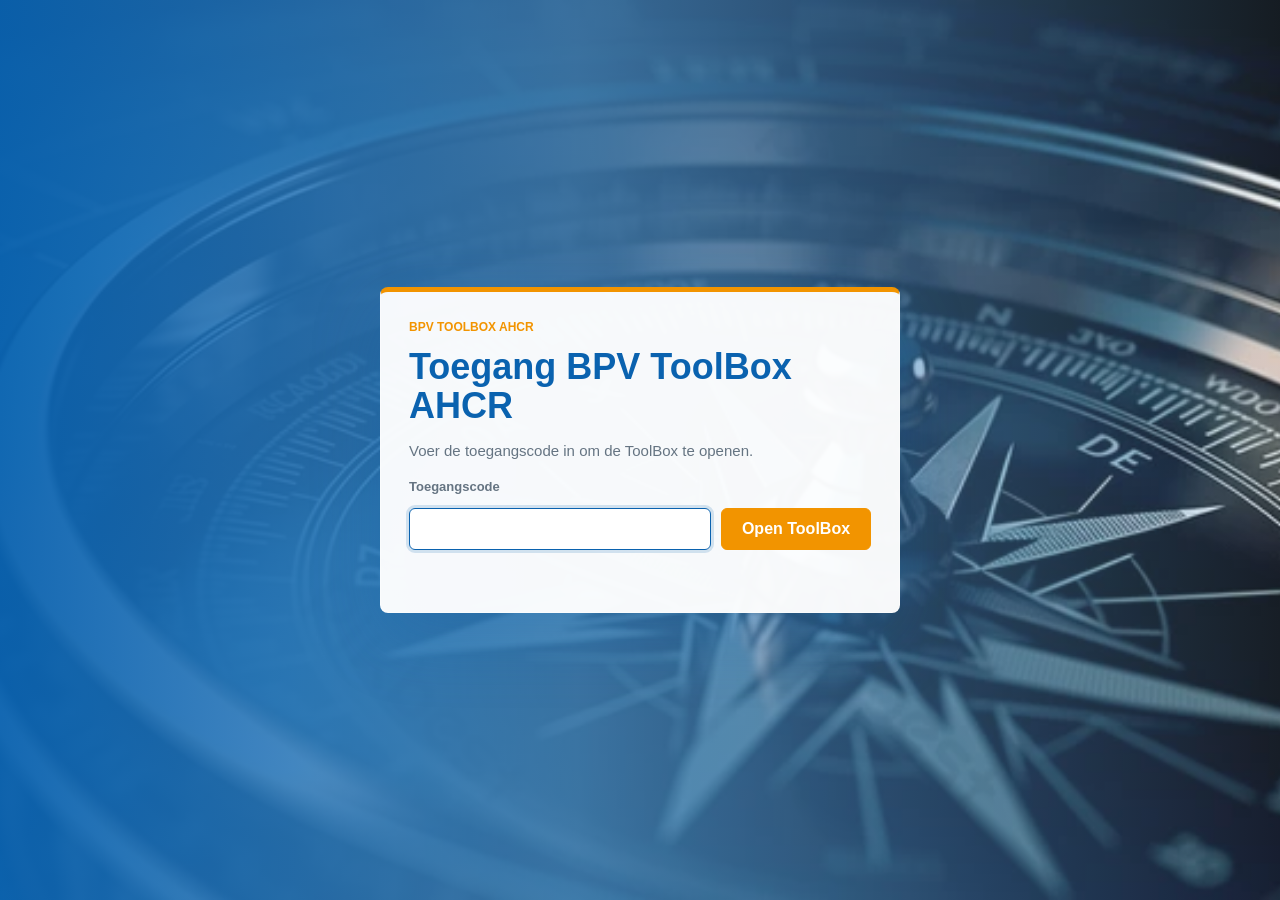
==== commit ce99321e: "Add files via upload" ====
--- a/index.html
+++ b/index.html
@@ -1,1876 +1,198 @@
-<!DOCTYPE html>
-<html lang="nl">
-<head>
-  <meta charset="UTF-8">
-  <meta name="viewport" content="width=device-width, initial-scale=1.0">
-  <title>BPV WebApp AHCR KD 2627</title>
-  <link rel="icon" type="image/png" sizes="32x32" href="assets/favicon-32.png">
-  <link rel="apple-touch-icon" sizes="180x180" href="assets/apple-touch-icon.png">
-  <link rel="manifest" href="site.webmanifest">
-  <meta name="theme-color" content="#f58220">
-  <meta name="apple-mobile-web-app-title" content="BPV WebApp AHCR KD 2627">
-  <meta name="application-name" content="BPV WebApp AHCR KD 2627">
-  <style>
-    /* ==========================================================================
-       ALBEDA BRANDBOOK DESIGN SYSTEM & ADAPTIVE ARCHITECTURE
-       ========================================================================== */
-    :root {
-      --albeda-blue: #0a62af;         /* Hoofdkleur blauw conform Brandbook p. 8 */
-      --albeda-light-blue: #85c9f0;   /* Ondersteunend lichtblauw conform Brandbook p. 8 */
-      --albeda-orange: #f29400;       /* Accentkleur oranje conform Brandbook p. 8 */
-      --albeda-gray: #d9d9d9;         /* Grijs uitsluitend voor grid-lijnen conform Brandbook p. 8 */
-      --albeda-bg: #f8fafc;           /* Pagina-achtergrond */
-      --albeda-dark: #333333;
-      --white: #ffffff;
-      --font-arial: 'Arial', sans-serif; /* Systeemfont conform p. 9 Brandbook */
-    }
-
-    * {
-      box-sizing: border-box;
-      margin: 0;
-      padding: 0;
-    }
-
-    body {
-      font-family: var(--font-arial);
-      color: var(--albeda-dark);
-      background-color: var(--albeda-bg);
-      line-height: 1.6;
-      -webkit-font-smoothing: antialiased;
-      display: flex;
-      flex-direction: column;
-      min-height: 100vh;
-    }
-
-    .container {
-      width: 100%;
-      max-width: 1100px;
-      margin: 0 auto;
-      padding: 0 20px;
-    }
-
-    .main-content {
-      flex: 1;
-    }
-
-    /* HEADER BLOCK (Achtergrond met kompas.jpg en label aan de paginarand) */
-    header {
-      background-image: linear-gradient(rgba(10, 98, 175, 0.8), rgba(10, 98, 175, 0.9)), url('assets/kompas.jpg');
-      background-size: cover;
-      background-position: center;
-      background-repeat: no-repeat;
-      color: var(--white);
-      padding: 50px 0;
-      border-bottom: 6px solid var(--albeda-orange);
-      box-shadow: 0 4px 20px rgba(0, 0, 0, 0.08);
-    }
-
-    .header-layout {
-      display: flex;
-      justify-content: space-between;
-      align-items: center;
-      gap: 20px;
-    }
-
-    .header-content {
-      min-width: 0;
-    }
-
-    .campaign-title {
-      font-size: calc(1.6rem + 1vw);
-      font-weight: 900;
-      letter-spacing: 0;
-      text-transform: uppercase;
-      margin-bottom: 5px;
-      line-height: 1.2;
-    }
-
-    .campaign-title span {
-      color: var(--albeda-light-blue);
-    }
-
-    .app-meta-subtitle {
-      font-size: calc(0.95rem + 0.2vw);
-      font-weight: bold;
-      letter-spacing: 0.5px;
-    }
-
-    /* Collegelogo geplaatst als label aan de paginarand conform Brandbook p. 5 */
-    .albeda-brand-label {
-      text-align: right;
-      color: var(--white);
-      font-weight: bold;
-      border-left: 4px solid var(--albeda-orange);
-      padding-left: 12px;
-      line-height: 1.1;
-      font-size: 18px;
-    }
-
-    .albeda-brand-label .sub-college {
-      font-size: 13px;
-      font-weight: normal;
-      color: var(--albeda-light-blue);
-    }
-
-    .albeda-logo {
-      display: block;
-      max-width: 132px;
-      height: auto;
-      background: var(--white);
-      padding: 8px;
-      border-radius: 4px;
-      box-shadow: 0 6px 18px rgba(0, 0, 0, 0.18);
-    }
-
-    /* LANDINGSPAGE LAYOUT */
-    #landing-layer {
-      padding: 30px 0;
-      display: block;
-    }
-
-    .landing-welcome {
-      background: var(--white);
-      border-left: 6px solid var(--albeda-orange);
-      padding: 25px;
-      margin-bottom: 30px;
-      box-shadow: 0 4px 12px rgba(0, 0, 0, 0.03);
-      border-radius: 0 4px 4px 0;
-    }
-
-    .language-switcher {
-      display: flex;
-      justify-content: flex-start;
-      align-items: center;
-      gap: 8px;
-      margin-top: 12px;
-    }
+<!doctype html>
+<html lang="nl">
+  <head>
+    <meta charset="utf-8" />
+    <meta name="viewport" content="width=device-width, initial-scale=1" />
+    <title>BPV ToolBox AHCR</title>
+    <link rel="icon" type="image/png" sizes="32x32" href="assets/favicon-32.png" />
+    <link rel="apple-touch-icon" sizes="180x180" href="assets/apple-touch-icon.png" />
+    <link rel="manifest" href="assets/site.webmanifest" />
+    <link rel="stylesheet" href="dashboard-bestanden/styles.css?v=20260713a" />
+  </head>
+  <body class="auth-locked">
+    <section id="accessGate" class="access-gate" aria-label="Toegang BPV ToolBox AHCR">
+      <form id="accessForm" class="access-card" autocomplete="off">
+        <p class="access-eyebrow">BPV ToolBox AHCR</p>
+        <h1>Toegang BPV ToolBox AHCR</h1>
+        <p>Voer de toegangscode in om de ToolBox te openen.</p>
+        <label for="accessCode">Toegangscode</label>
+        <div class="access-input-row">
+          <input id="accessCode" name="accessCode" type="password" inputmode="text" autocomplete="off" required />
+          <button type="submit">Open ToolBox</button>
+        </div>
+        <p id="accessMessage" class="access-message" role="status" aria-live="polite"></p>
+      </form>
+    </section>
+    <main class="app-shell">
+      <header class="hero-header">
+        <div class="hero-copy">
+          <p class="eyebrow">BPV toolbox</p>
+          <h1>BPV ToolBox AHCR</h1>
+          <p class="hero-subtitle">Alles voor BPV-bedrijfsbezoeken overzichtelijk bij elkaar: documenten, formulieren, opdrachten, dossiers, kalenders, links en contactmomenten.</p>
+        </div>
+        <div class="source-note">
+          <span id="recordCount">0 documenten</span>
+          <span id="lastUpdated">Bijgewerkt: vandaag</span>
+        </div>
+      </header>
 
-    .language-btn {
-      display: inline-flex;
-      align-items: center;
-      justify-content: center;
-      border: 1px solid rgba(255, 255, 255, 0.55);
-      background: rgba(255, 255, 255, 0.18);
-      border-radius: 4px;
-      padding: 4px;
-      cursor: pointer;
-      box-shadow: 0 3px 10px rgba(0, 0, 0, 0.12);
-      transition: background 0.2s ease, border-color 0.2s ease, transform 0.2s ease;
-    }
+      <section class="filters" aria-label="Dashboard filters">
+        <label>
+          Onderdeel
+          <select id="categoryFilter"></select>
+        </label>
+        <label>
+          Domein
+          <select id="domainFilter"></select>
+        </label>
+        <label>
+          Bestand
+          <select id="typeFilter"></select>
+        </label>
+        <label class="search-label">
+          Zoeken
+          <input id="searchInput" type="search" placeholder="Zoek document of onderwerp" />
+        </label>
+        <button id="resetFilters" class="reset-main-filters" type="button">Filters wissen</button>
+      </section>
 
-    .language-btn:hover,
-    .language-btn.active {
-      background: var(--white);
-      border-color: var(--albeda-orange);
-      transform: translateY(-1px);
-    }
+      <div id="activeContext" class="active-context" aria-live="polite"></div>
 
-    .flag-icon {
-      width: 30px;
-      height: 20px;
-      display: inline-block;
-      border-radius: 2px;
-      border: 1px solid rgba(15, 23, 42, 0.18);
-      overflow: hidden;
-      flex: 0 0 auto;
-    }
-
-
-    .landing-welcome h2 {
-      color: var(--albeda-blue);
-      font-size: 1.6rem;
-      margin-bottom: 12px;
-    }
-
-    .landing-welcome p {
-      color: #4a5568;
-      font-size: 1rem;
-      margin-bottom: 20px;
-    }
-
-    .intro-opsomming {
-      list-style-type: none;
-      margin-bottom: 15px;
-    }
-
-    .intro-opsomming li {
-      position: relative;
-      padding-left: 22px;
-      margin-bottom: 12px;
-      font-size: 0.95rem;
-      color: #334155;
-    }
-
-    .intro-opsomming li::before {
-      content: "";
-      position: absolute;
-      left: 0;
-      color: var(--albeda-orange);
-      font-size: 0.8rem;
-      top: 1px;
-    }
-
-    .landing-grid {
-      display: grid;
-      grid-template-columns: 1fr;
-      gap: 18px;
-    }
+      <section class="digital-tools-panel" aria-label="Digitale hulpmiddelen voor BPV">
+        <div>
+          <h2>Digitale hulpmiddelen voor BPV</h2>
+        </div>
+        <div class="digital-tools-actions">
+          <button id="openKnowledgeSearch" type="button">Vraag het de BPV ToolBox</button>
+          <a href="handleiding-toolbox.html" target="_blank" rel="noopener">Handleiding ToolBox</a>
+          <a href="faq-toolbox.html" target="_blank" rel="noopener">FAQ ToolBox</a>
+          <a href="https://web-app-kd-2627.vercel.app/" target="_blank" rel="noopener">WebApp AHCR KD 2627</a>
+          <a href="https://bpv-praktijk-kompas-ahcr.vercel.app/index.html" target="_blank" rel="noopener">Webapp PraktijkKompas AHCR</a>
+        </div>
+      </section>
 
-    .domein-card {
-      position: relative;
-      overflow: hidden;
-      display: flex;
-      flex-direction: column;
-      justify-content: flex-start;
-      min-height: 240px;
-      background-color: var(--albeda-blue);
-      background-repeat: no-repeat;
-      background-size: cover;
-      background-position: center;
-      border: 0;
-      border-radius: 4px;
-      padding: 24px;
-      cursor: pointer;
-      box-shadow: 0 14px 30px rgba(10, 98, 175, 0.12);
-      transition: transform 0.2s ease, box-shadow 0.2s ease, filter 0.2s ease;
-      isolation: isolate;
-    }
+      <section class="kpi-grid" aria-label="Kerncijfers">
+        <article class="kpi"><span>Totaal</span><strong id="kpiTotal">0</strong><small>documenten in toolbox</small></article>
+        <article class="kpi"><span>PDF</span><strong id="kpiPdf">0</strong><small>direct te openen</small></article>
+        <article class="kpi"><span>Word</span><strong id="kpiWord">0</strong><small>te downloaden</small></article>
+        <article class="kpi"><span>Overige</span><strong id="kpiOther">0</strong><small>afbeeldingen en extra bestanden</small></article>
+        <article class="kpi"><span>Mappen</span><strong id="kpiFolders">0</strong><small>hoofdcategorieen</small></article>
+      </section>
 
-    .domein-card:nth-child(1) { background-image: url('assets/sfeer-bediening.jpg'); }
-    .domein-card:nth-child(2) { background-image: url('assets/sfeer-keuken.jpg'); }
-    .domein-card:nth-child(3) { background-image: url('assets/sfeer-generiek.jpg'); }
-    .domein-card:nth-child(4) { background-image: url('assets/sfeer-curriculum.jpg'); }
-
-    .domein-card::before {
-      content: "";
-      position: absolute;
-      inset: 0;
-      z-index: 0;
-      background: linear-gradient(90deg, rgba(10, 98, 175, 0.96), rgba(10, 98, 175, 0.76) 58%, rgba(10, 98, 175, 0.34));
-    }
-
-    .domein-card::after {
-      content: "";
-      position: absolute;
-      left: 0;
-      right: 0;
-      bottom: 0;
-      height: 6px;
-      background: var(--albeda-orange);
-      z-index: 1;
-    }
-
-    .domein-card:hover,
-    .domein-card:focus-visible {
-      transform: translateY(-4px);
-      box-shadow: 0 22px 46px rgba(10, 98, 175, 0.22);
-      filter: saturate(1.04);
-      outline: none;
-    }
-
-    .domein-card h2,
-    .domein-card p {
-      position: relative;
-      z-index: 1;
-      text-align: left;
-    }
-
-    .domein-card h2 {
-      color: var(--white);
-      font-size: 1.28rem;
-      line-height: 1.2;
-      margin-bottom: 10px;
-      text-shadow: 0 1px 2px rgba(0, 0, 0, 0.22);
-    }
-
-    .domein-card p {
-      color: rgba(255, 255, 255, 0.94);
-      font-size: 0.92rem;
-      line-height: 1.45;
-      max-width: none;
-    }
-
-    .curriculum-intro {
-      background: var(--white);
-      border-left: 6px solid var(--albeda-orange);
-      padding: 20px;
-      margin-bottom: 25px;
-      border-radius: 0 4px 4px 0;
-      box-shadow: 0 4px 12px rgba(0, 0, 0, 0.03);
-    }
-
-    .curriculum-intro h2 {
-      color: var(--albeda-blue);
-      font-size: 1.35rem;
-      margin-bottom: 8px;
-    }
-
-    .curriculum-intro p {
-      color: #4a5568;
-      line-height: 1.5;
-    }
-
-    .curriculum-year {
-      background: var(--white);
-      border: 1px solid var(--albeda-gray);
-      border-radius: 4px;
-      margin-bottom: 18px;
-      overflow: hidden;
-    }
-
-    .curriculum-year-header,
-    .curriculum-period-header {
-      cursor: pointer;
-      display: flex;
-      justify-content: space-between;
-      align-items: center;
-      gap: 16px;
-      user-select: none;
-    }
-
-    .curriculum-year-header {
-      background: #f8fafc;
-      border-bottom: 2px solid var(--albeda-gray);
-      padding: 16px 20px;
-    }
-
-    .curriculum-year-header h3,
-    .curriculum-period-header h4 {
-      color: var(--albeda-blue);
-      margin: 0;
-    }
-
-    .curriculum-year-header::after,
-    .curriculum-period-header::after {
-      content: "+";
-      color: var(--albeda-orange);
-      font-weight: bold;
-      font-size: 1.2rem;
-    }
-
-    .curriculum-year.open > .curriculum-year-header::after,
-    .curriculum-period.open > .curriculum-period-header::after {
-      content: "-";
-    }
-
-    .curriculum-year-body,
-    .curriculum-period-body {
-      display: none;
-    }
-
-    .curriculum-year.open > .curriculum-year-body,
-    .curriculum-period.open > .curriculum-period-body {
-      display: block;
-    }
-
-    .curriculum-year-body {
-      padding: 18px;
-    }
-
-    .curriculum-period {
-      border: 1px solid #e2e8f0;
-      border-radius: 4px;
-      margin-bottom: 12px;
-      overflow: hidden;
-    }
-
-    .curriculum-period-header {
-      background: #ffffff;
-      padding: 14px 16px;
-    }
-
-    .curriculum-period-body {
-      border-top: 1px solid #e2e8f0;
-      padding: 16px;
-      background: #fbfdff;
-    }
-
-    .curriculum-block-grid {
-      display: grid;
-      grid-template-columns: 1fr;
-      gap: 14px;
-    }
-
-    .curriculum-block {
-      background: #ffffff;
-      border: 1px solid #e2e8f0;
-      border-radius: 4px;
-      padding: 14px;
-    }
-
-    .curriculum-block strong {
-      color: var(--albeda-blue);
-      display: block;
-      margin-bottom: 8px;
-    }
-
-    .curriculum-block ul {
-      margin-left: 18px;
-      color: #374151;
-      line-height: 1.55;
-    }
-
-    .curriculum-note {
-      color: #64748b;
-      font-size: 0.88rem;
-      margin-top: 10px;
-    }
-
-    /* INTERACTIEF DASHBOARD LAYER & CONTROLS */
-    #dashboard-layer,
-    #curriculum-layer {
-      display: none;
-      padding: 30px 0;
-    }
-
-    .nav-row {
-      display: flex;
-      flex-direction: column;
-      gap: 15px;
-      margin-bottom: 25px;
-    }
-
-    .back-btn {
-      background: none;
-      border: none;
-      color: var(--albeda-blue);
-      font-weight: bold;
-      cursor: pointer;
-      font-size: 1rem;
-      display: inline-flex;
-      align-items: center;
-      gap: 8px;
-      text-decoration: underline;
-      align-self: flex-start;
-    }
-
-    .back-btn:hover {
-      color: var(--albeda-orange);
-    }
-
-    .search-input {
-      padding: 12px 16px;
-      font-family: var(--font-arial);
-      font-size: 1rem;
-      border: 2px solid var(--albeda-blue);
-      border-radius: 4px;
-      width: 100%;
-      background-color: var(--white);
-      outline: none;
-    }
-
-    .search-input:focus {
-      border-color: var(--albeda-orange);
-    }
-
-    .tool-grid {
-      display: grid;
-      grid-template-columns: 1fr;
-      gap: 20px;
-      background-color: #f1f5f9;
-      padding: 20px;
-      border-radius: 4px;
-      margin-bottom: 30px;
-      border: 1px solid var(--albeda-gray);
-    }
-
-    .control-label {
-      font-size: 0.8rem;
-      font-weight: bold;
-      text-transform: uppercase;
-      color: var(--albeda-blue);
-      margin-bottom: 8px;
-      letter-spacing: 0.5px;
-    }
-
-    select {
-      padding: 12px;
-      font-family: var(--font-arial);
-      font-size: 1rem;
-      border: 2px solid var(--albeda-blue);
-      border-radius: 4px;
-      width: 100%;
-      background-color: var(--white);
-    }
-
-    .matrix-btn {
-      background-color: var(--albeda-orange);
-      color: var(--white);
-      border: none;
-      padding: 12px 20px;
-      font-family: var(--font-arial);
-      font-weight: bold;
-      font-size: 1rem;
-      border-radius: 4px;
-      cursor: pointer;
-      width: 100%;
-    }
-
-    .btn-group {
-      display: flex;
-      flex-direction: column;
-      gap: 10px;
-      margin-bottom: 25px;
-    }
-
-    .role-btn {
-      font-family: var(--font-arial);
-      font-weight: bold;
-      font-size: 0.95rem;
-      padding: 12px 20px;
-      border: 2px solid var(--albeda-blue);
-      background-color: var(--white);
-      color: var(--albeda-blue);
-      cursor: pointer;
-      border-radius: 4px;
-      width: 100%;
-      text-align: center;
-    }
-
-    .role-btn:hover, .role-btn.active {
-      background-color: var(--albeda-blue);
-      color: var(--white);
-    }
-
-    .role-btn.active {
-      border-color: var(--albeda-orange);
-    }
-
-
-    .dossier-hero {
-      position: relative;
-      overflow: hidden;
-      min-height: 170px;
-      display: grid;
-      align-items: end;
-      margin-bottom: 24px;
-      padding: 26px;
-      color: var(--white);
-      background-color: var(--albeda-blue);
-      background-repeat: no-repeat;
-      background-size: cover;
-      background-position: center;
-      border-radius: 4px;
-      box-shadow: 0 16px 36px rgba(10, 98, 175, 0.16);
-      isolation: isolate;
-    }
-
-    .dossier-hero::before {
-      content: "";
-      position: absolute;
-      inset: 0;
-      z-index: -1;
-      background: linear-gradient(90deg, rgba(10, 98, 175, 0.97), rgba(10, 98, 175, 0.78) 58%, rgba(10, 98, 175, 0.34));
-    }
-
-    .dossier-hero.htl { background-image: url('assets/sfeer-bediening.jpg'); }
-    .dossier-hero.keuken { background-image: url('assets/sfeer-keuken.jpg'); }
-    .dossier-hero.generiek { background-image: url('assets/sfeer-generiek.jpg'); }
-
-    .dossier-hero-kicker {
-      display: inline-flex;
-      width: fit-content;
-      margin-bottom: 10px;
-      padding: 5px 10px;
-      color: var(--white);
-      background: var(--albeda-orange);
-      border-radius: 4px;
-      font-size: 0.78rem;
-      font-weight: 900;
-      text-transform: uppercase;
-      letter-spacing: 0.04em;
-    }
-
-    .dossier-hero h2 {
-      margin: 0 0 8px;
-      font-size: clamp(1.45rem, 3vw, 2.1rem);
-      line-height: 1.15;
-      color: var(--white);
-      text-shadow: 0 1px 2px rgba(0, 0, 0, 0.2);
-    }
-
-    .dossier-hero p {
-      max-width: 720px;
-      margin: 0;
-      color: rgba(255, 255, 255, 0.94);
-      line-height: 1.5;
-    }
-
-    .dashboard-controls {
-      background: rgba(255, 255, 255, 0.92);
-      border: 1px solid rgba(10, 98, 175, 0.14);
-      border-left: 6px solid var(--albeda-orange);
-      box-shadow: 0 10px 26px rgba(10, 98, 175, 0.08);
-    }
-
-    .role-control-label {
-      margin-top: 4px;
-      margin-bottom: 8px;
-    }
-
-    .btn-group {
-      background: #eef6fc;
-      border: 1px solid rgba(10, 98, 175, 0.18);
-      border-radius: 4px;
-      padding: 5px;
-      gap: 5px;
-    }
-
-    .role-btn {
-      border-width: 1px;
-      border-color: transparent;
-      padding: 10px 14px;
-      background-color: transparent;
-      box-shadow: none;
-    }
-
-    .role-btn:hover,
-    .role-btn.active {
-      background-color: var(--albeda-blue);
-      color: var(--white);
-      border-color: var(--albeda-blue);
-    }
-
-    .role-btn.active {
-      box-shadow: 0 8px 18px rgba(10, 98, 175, 0.16);
-    }
-
-    .card-header {
-      background: linear-gradient(90deg, rgba(10, 98, 175, 0.98), rgba(10, 98, 175, 0.86));
-      border-bottom: 0;
-      color: var(--white);
-    }
-
-    .card-header h3 {
-      display: flex;
-      flex-wrap: wrap;
-      align-items: center;
-      gap: 8px;
-      color: var(--white);
-    }
-
-    .kerntaak-code-label,
-    .wp-code-label {
-      display: inline-flex;
-      align-items: center;
-      width: fit-content;
-      border-radius: 4px;
-      font-weight: 900;
-      line-height: 1;
-      white-space: nowrap;
-    }
-
-    .kerntaak-code-label {
-      padding: 6px 9px;
-      color: var(--albeda-blue);
-      background: rgba(255, 255, 255, 0.94);
-      font-size: 0.82rem;
-    }
-
-    .kerntaak-title-text {
-      min-width: 0;
-    }
-
-    .badge.part-badge {
-      color: var(--white);
-      background: var(--albeda-orange);
-      border-color: rgba(255, 255, 255, 0.24);
-      border-radius: 4px;
-      text-transform: uppercase;
-      letter-spacing: 0.02em;
-    }
-
-    .accordion-card .card-header::after {
-      color: var(--white);
-      background: rgba(255, 255, 255, 0.16);
-      border: 1px solid rgba(255, 255, 255, 0.22);
-      border-radius: 4px;
-      padding: 3px 8px;
-    }
-
-    .wp-title {
-      display: flex;
-      align-items: flex-start;
-      gap: 10px;
-      color: var(--albeda-dark);
-      line-height: 1.35;
-    }
-
-    .wp-code-label {
-      flex: 0 0 auto;
-      padding: 7px 9px;
-      color: var(--white);
-      background: var(--albeda-blue);
-      font-size: 0.78rem;
-      box-shadow: inset 4px 0 0 var(--albeda-orange);
-    }
-
-    .wp-title-text {
-      min-width: 0;
-      padding-top: 2px;
-    }
-
-    /* VERGELIJKINGSMATRIX COMPONENT */
-    #matrix-panel {
-      display: none;
-      background: var(--white);
-      border: 2px solid var(--albeda-blue);
-      padding: 20px;
-      margin-bottom: 30px;
-      border-radius: 4px;
-      overflow-x: auto;
-    }
-
-    #matrix-panel h3 {
-      color: var(--albeda-blue);
-      font-size: 1.25rem;
-      margin-bottom: 10px;
-    }
-
-    .matrix-table {
-      width: 100%;
-      border-collapse: collapse;
-      font-size: 0.9rem;
-      min-width: 500px;
-    }
-
-    .matrix-table th, .matrix-table td {
-      border: 1px solid var(--albeda-gray);
-      padding: 12px;
-      text-align: left;
-      vertical-align: top;
-    }
-
-    .matrix-table th {
-      background-color: var(--albeda-blue);
-      color: var(--white);
-    }
-
-    /* FIXEDsamenvatting CARD VIA VASTE STRING */
-    .summary-card {
-      background: var(--white);
-      border: 1px solid var(--albeda-gray);
-      border-left: 6px solid var(--albeda-blue);
-      padding: 20px;
-      margin-bottom: 25px;
-      border-radius: 4px;
-      box-shadow: 0 2px 8px rgba(0, 0, 0, 0.02);
-      position: relative;
-    }
-
-    .summary-card h4 {
-      color: var(--albeda-blue);
-      font-size: 1.1rem;
-      text-transform: uppercase;
-      margin-bottom: 8px;
-      letter-spacing: 0.5px;
-    }
-
-    .legal-summary-card p {
-      color: #4a5568;
-      line-height: 1.6;
-      margin: 0;
-    }
-
-    .legal-requirements-grid {
-      display: grid;
-      grid-template-columns: 1fr;
-      gap: 14px;
-      margin-bottom: 24px;
-    }
-
-    .legal-requirement-card {
-      background: var(--white);
-      border: 1px solid var(--albeda-gray);
-      border-left: 6px solid var(--albeda-orange);
-      border-radius: 4px;
-      box-shadow: 0 8px 20px rgba(10, 98, 175, 0.06);
-      padding: 18px;
-    }
-
-    .legal-requirement-card h3 {
-      color: var(--albeda-blue);
-      font-size: 1rem;
-      text-transform: uppercase;
-      margin-bottom: 10px;
-    }
-
-    .legal-requirement-card p {
-      color: #2d3748;
-      line-height: 1.65;
-      margin: 0;
-    }
-
-    .legal-requirement-card a {
-      color: var(--albeda-blue);
-      font-weight: bold;
-      overflow-wrap: anywhere;
-    }
-    .summary-text-block {
-      font-size: 0.95rem;
-      color: #4a5568;
-      overflow: hidden;
-      display: -webkit-box;
-      -webkit-line-clamp: 3; /* Afkappen op exact 3 regels bij initiele render */
-      -webkit-box-orient: vertical;
-      transition: max-height 0.4s ease;
-    }
-
-    .summary-card.expanded .summary-text-block {
-      display: block;
-      -webkit-line-clamp: unset;
-    }
-
-    .summary-text-block p {
-      margin-bottom: 12px;
-    }
-
-    .read-more-link {
-      display: inline-block;
-      margin-top: 8px;
-      color: var(--albeda-orange);
-      font-weight: bold;
-      cursor: pointer;
-      font-size: 0.95rem;
-      text-decoration: underline;
-    }
-
-    /* CARD RENDERING & DOSSIER LAYOUT */
-    .intro-box {
-      background: var(--white);
-      border-left: 6px solid var(--albeda-orange);
-      padding: 18px 20px;
-      margin-bottom: 30px;
-      box-shadow: 0 2px 8px rgba(0, 0, 0, 0.02);
-      font-size: 0.95rem;
-    }
-
-    .intro-box h3 {
-      color: var(--albeda-blue);
-      font-size: 1.1rem;
-      margin-bottom: 8px;
-    }
-
-    .intro-box p {
-      color: #475569;
-      margin-bottom: 12px;
-    }
-
-    .role-summary-grid {
-      display: grid;
-      grid-template-columns: 1fr;
-      gap: 10px;
-      margin-top: 14px;
-    }
-
-    .role-summary-item {
-      background: #f8fafc;
-      border: 1px solid #e2e8f0;
-      border-radius: 4px;
-      padding: 12px;
-    }
-
-    .role-summary-item strong {
-      color: var(--albeda-blue);
-      display: block;
-      font-size: 0.84rem;
-      text-transform: uppercase;
-      margin-bottom: 4px;
-    }
-
-    .student-language-card {
-      background: #fff7ed;
-      border: 1px solid #fed7aa;
-      border-left: 4px solid var(--albeda-orange);
-      border-radius: 4px;
-      padding: 12px;
-      margin-bottom: 14px;
-    }
-
-    .student-language-card strong {
-      color: #9a3412;
-      display: block;
-      font-size: 0.86rem;
-      text-transform: uppercase;
-      margin-bottom: 4px;
-    }
-
-    .student-language-card p {
-      color: #431407;
-      font-size: 0.94rem;
-      line-height: 1.5;
-    }
-
-    .evidence-panel {
-      background: rgba(255, 255, 255, 0.72);
-      border: 1px solid #fed7aa;
-      border-radius: 4px;
-      margin-top: 12px;
-      padding: 10px 12px;
-    }
-
-    .evidence-panel .evidence-title {
-      color: #9a3412;
-      display: block;
-      font-size: 0.84rem;
-      text-transform: uppercase;
-      margin-bottom: 4px;
-    }
-
-    .evidence-panel p {
-      margin-bottom: 8px;
-    }
-
-    .evidence-list {
-      list-style: none;
-      display: grid;
-      gap: 5px;
-    }
-
-    .evidence-list li {
-      color: #431407;
-      font-size: 0.88rem;
-      line-height: 1.35;
-      padding-left: 18px;
-      position: relative;
-    }
-
-    .evidence-list li::before {
-      content: "";
-      position: absolute;
-      left: 0;
-      color: var(--albeda-orange);
-      font-weight: bold;
-    }
-
-    .download-wrapper {
-      margin-bottom: 30px;
-    }
-
-
-    .download-wrapper {
-      display: flex;
-      flex-wrap: wrap;
-      gap: 10px;
-    }
-
-    .download-pdf-btn,
-    .print-bpv-btn {
-      display: inline-flex;
-      align-items: center;
-      gap: 8px;
-      background-color: var(--albeda-orange);
-      color: var(--white);
-      padding: 10px 18px; 
-      font-size: 0.9rem;
-      font-weight: bold;
-      border-radius: 4px;
-      text-decoration: none;
-      cursor: pointer;
-      border: none;
-      font-family: var(--font-arial);
-    }
-
-    .print-bpv-btn {
-      background-color: var(--albeda-blue);
-    }
-
-    .card {
-      background: var(--white);
-      border: 1px solid var(--albeda-gray);
-      border-radius: 4px;
-      margin-bottom: 25px;
-      overflow: hidden;
-    }
-
-
-    .accordion-card .card-header {
-      cursor: pointer;
-      user-select: none;
-    }
-
-    .accordion-card:not(.open) .card-body {
-      display: none;
-    }
-
-    .accordion-card .card-header::after {
-      content: "+";
-      margin-left: auto;
-      color: var(--albeda-orange);
-      font-weight: bold;
-    }
-
-    .accordion-card.open .card-header::after {
-      content: "-";
-    }
-
-
-    .wp-summary {
-      color: #475569;
-      font-size: 0.92rem;
-      margin: -2px 0 14px;
-      line-height: 1.5;
-    }
-
-    .card-header {
-      background-color: #f8fafc;
-      padding: 15px 20px;
-      border-bottom: 2px solid var(--albeda-gray);
-      display: flex;
-      flex-direction: column;
-      align-items: flex-start;
-      gap: 8px;
-    }
-
-    .card-header h3 {
-      color: var(--albeda-blue);
-      font-size: 1.15rem;
-    }
-
-    .badge {
-      background-color: #e0f2fe;
-      color: var(--albeda-blue);
-      padding: 4px 12px;
-      font-weight: bold;
-      font-size: 0.75rem;
-      border-radius: 20px;
-      border: 1px solid var(--albeda-light-blue);
-    }
-
-    .card-body {
-      padding: 20px;
-    }
-
-    .wp-block {
-      border-bottom: 1px solid #e2e8f0;
-      padding: 20px 0;
-    }
-
-    .wp-block:last-child { border-bottom: none; }
-
-    .wp-title {
-      font-size: 1.05rem;
-      font-weight: bold;
-      color: var(--albeda-blue);
-      margin-bottom: 10px;
-    }
-
-    .meta-vlak-docent {
-      background-color: #f8fafc;
-      padding: 15px;
-      border-radius: 4px;
-      margin-bottom: 15px;
-      font-size: 0.9rem;
-      border: 1px solid var(--albeda-gray);
-    }
-
-    /* Diploma/Formele weergave in Times New Roman Italic conform Brandbook p. 9 */
-    .verantwoording-accent {
-      font-family: 'Times New Roman', Times, serif;
-      font-style: italic;
-      font-size: 15px;
-    }
-
-    ul.check-list li {
-      position: relative;
-      padding-left: 20px;
-      margin-bottom: 8px;
-      font-size: 0.9rem;
-      list-style-type: none;
-    }
-
-    ul.check-list li::before {
-      content: "";
-      position: absolute;
-      left: 0;
-      color: var(--albeda-orange);
-      font-size: 0.75rem;
-      top: 1px;
-    }
-
-    .tag-container {
-      display: flex;
-      gap: 6px;
-      margin-top: 12px;
-      flex-wrap: wrap;
-    }
-
-    .tag {
-      background: #f1f5f9;
-      border: 1px solid #e2e8f0;
-      font-size: 0.7rem;
-      padding: 3px 10px;
-      border-radius: 4px;
-      color: #475569;
-      font-weight: bold;
-    }
-
-
-    /* Dossierpagina polish: vaste eindregels zodat oude kaartstijlen dit niet overschrijven. */
-    .card-header {
-      background: linear-gradient(90deg, rgba(10, 98, 175, 0.98), rgba(10, 98, 175, 0.86));
-      border-bottom: 0;
-      color: var(--white);
-    }
-
-    .card-header h3 {
-      display: flex;
-      flex-wrap: wrap;
-      align-items: center;
-      gap: 8px;
-      color: var(--white);
-    }
-
-    .badge.part-badge {
-      color: var(--white);
-      background: var(--albeda-orange);
-      border-color: rgba(255, 255, 255, 0.24);
-      border-radius: 4px;
-      text-transform: uppercase;
-      letter-spacing: 0.02em;
-    }
-
-    .accordion-card .card-header::after {
-      color: var(--white);
-      background: rgba(255, 255, 255, 0.16);
-      border: 1px solid rgba(255, 255, 255, 0.22);
-      border-radius: 4px;
-      padding: 3px 8px;
-    }
-
-    .wp-title {
-      display: flex;
-      align-items: flex-start;
-      gap: 10px;
-      color: var(--albeda-dark);
-      line-height: 1.35;
-    }
-
-    .wp-code-label {
-      flex: 0 0 auto;
-      padding: 7px 9px;
-      color: var(--white);
-      background: var(--albeda-blue);
-      border-radius: 4px;
-      font-size: 0.78rem;
-      font-weight: 900;
-      box-shadow: inset 4px 0 0 var(--albeda-orange);
-    }
-
-    .wp-title-text {
-      min-width: 0;
-      padding-top: 2px;
-    }
-
-    /* VIEW SECTIONS FILTER MECHANICS */
-    .view-section { display: none; }
-    body.student-mode .student-view { display: block; }
-    body.pleider-mode .pleider-view { display: block; }
-    body.docent-mode .docent-view { display: block; }
-
-    footer {
-      background-color: var(--albeda-blue);
-      color: var(--white);
-      padding: 30px 0;
-      margin-top: 50px;
-      border-top: 4px solid var(--albeda-orange);
-      font-size: 0.85rem;
-    }
-
-    .footer-layout {
-      display: table;
-      width: 100%;
-    }
-
-    .footer-col {
-      display: table-cell;
-      vertical-align: top;
-      width: 50%;
-    }
-
-    .footer-col.right { text-align: right; }
-
-    .footer-title {
-      font-weight: bold;
-      text-transform: uppercase;
-      margin-bottom: 8px;
-      color: var(--albeda-light-blue);
-    }
-
-    .footer-text {
-      color: rgba(255, 255, 255, 0.9);
-    }
-
-    .footer-meta {
-      margin-top: 20px;
-      padding-top: 15px;
-      border-top: 1px solid rgba(255, 255, 255, 0.15);
-      font-size: 0.8rem;
-      color: rgba(255, 255, 255, 0.5);
-    }
-
-    @media (min-width: 600px) {
-      .role-summary-grid { grid-template-columns: repeat(3, 1fr); }
-      .btn-group { flex-direction: row; }
-      .role-btn { flex: 1; }
-      .nav-row { flex-direction: row; justify-content: space-between; align-items: center; }
-      .search-input { max-width: 320px; }
-      .card-header { flex-direction: row; justify-content: space-between; align-items: center; }
-    }
-
-    @media (min-width: 850px) {
-      .landing-grid { grid-template-columns: repeat(4, 1fr); }
-      .curriculum-block-grid { grid-template-columns: repeat(2, 1fr); }
-      .tool-grid { grid-template-columns: 2fr 1fr; }
-      .matrix-btn { width: auto; }
-    }
--
-
-
-    /* Curriculum in dezelfde look & feel als de dossierpagina */
-    .curriculum-intro {
-      position: relative;
-      overflow: hidden;
-      min-height: 170px;
-      display: grid;
-      align-items: end;
-      padding: 26px;
-      color: var(--white);
-      background-color: var(--albeda-blue);
-      background-image: url('assets/sfeer-curriculum.jpg');
-      background-repeat: no-repeat;
-      background-size: cover;
-      background-position: center;
-      border-left: 0;
-      border-radius: 4px;
-      box-shadow: 0 16px 36px rgba(10, 98, 175, 0.16);
-      isolation: isolate;
-    }
-
-    .curriculum-intro::before {
-      content: "";
-      position: absolute;
-      inset: 0;
-      z-index: 0;
-      background: linear-gradient(90deg, rgba(10, 98, 175, 0.97), rgba(10, 98, 175, 0.78) 58%, rgba(10, 98, 175, 0.34));
-    }
-
-    .curriculum-intro h2,
-    .curriculum-intro p {
-      position: relative;
-      z-index: 1;
-    }
-
-    .curriculum-intro h2 {
-      color: var(--white);
-      font-size: clamp(1.45rem, 3vw, 2.1rem);
-      line-height: 1.15;
-      text-shadow: 0 1px 2px rgba(0, 0, 0, 0.2);
-    }
-
-    .curriculum-intro p {
-      max-width: 720px;
-      color: rgba(255, 255, 255, 0.94);
-    }
-
-    #curriculum-layer .tool-grid {
-      background: rgba(255, 255, 255, 0.92);
-      border: 1px solid rgba(10, 98, 175, 0.14);
-      border-left: 6px solid var(--albeda-orange);
-      box-shadow: 0 10px 26px rgba(10, 98, 175, 0.08);
-    }
-
-    .curriculum-year {
-      border: 1px solid rgba(10, 98, 175, 0.14);
-      box-shadow: 0 10px 24px rgba(10, 98, 175, 0.07);
-    }
-
-    .curriculum-year-header {
-      background: linear-gradient(90deg, rgba(10, 98, 175, 0.98), rgba(10, 98, 175, 0.86));
-      border-bottom: 0;
-      color: var(--white);
-    }
-
-    .curriculum-year-header h3 {
-      color: var(--white);
-    }
-
-    .curriculum-year-header::after {
-      color: var(--white);
-      background: rgba(255, 255, 255, 0.16);
-      border: 1px solid rgba(255, 255, 255, 0.22);
-      border-radius: 4px;
-      padding: 3px 8px;
-    }
-
-    .curriculum-period {
-      border-color: rgba(10, 98, 175, 0.14);
-      box-shadow: 0 6px 18px rgba(10, 98, 175, 0.05);
-    }
-
-    .curriculum-period-header {
-      background: #f8fafc;
-      border-left: 5px solid var(--albeda-orange);
-    }
-
-    .curriculum-period-header h4 {
-      color: var(--albeda-blue);
-    }
-
-    .curriculum-period-header:hover,
-    .curriculum-period-header:focus-visible {
-      background: #eef6fc;
-      outline: none;
-    }
-
-    .curriculum-block {
-      border-top: 4px solid var(--albeda-blue);
-      box-shadow: 0 8px 20px rgba(10, 98, 175, 0.06);
-    }
-
-    /* Documentviewer standaard volledig verborgen tot een PDF wordt geopend. */
-    .document-viewer {
-      position: fixed;
-      inset: 0;
-      z-index: 9999;
-      display: none !important;
-      background: rgba(15, 23, 42, 0.72);
-      padding: 14px;
-    }
-
-    .document-viewer.open {
-      display: flex !important;
-      align-items: stretch;
-      justify-content: center;
-    }
-
-    .document-viewer-panel {
-      width: min(1100px, 100%);
-      height: min(92vh, 920px);
-      background: var(--white);
-      border-radius: 4px;
-      overflow: hidden;
-      display: flex;
-      flex-direction: column;
-      box-shadow: 0 18px 48px rgba(0, 0, 0, 0.28);
-    }
-
-    .document-viewer-bar {
-      display: flex;
-      align-items: center;
-      justify-content: space-between;
-      gap: 12px;
-      padding: 12px;
-      background: var(--albeda-blue);
-      color: var(--white);
-    }
-
-    .document-viewer-title {
-      font-weight: bold;
-      font-size: 0.95rem;
-      line-height: 1.25;
-      min-width: 0;
-    }
-
-    .document-viewer-actions {
-      display: flex;
-      gap: 8px;
-      flex-wrap: wrap;
-      justify-content: flex-end;
-    }
-
-    .document-viewer-close,
-    .document-viewer-external {
-      border: none;
-      border-radius: 4px;
-      padding: 9px 12px;
-      font-weight: bold;
-      font-size: 0.85rem;
-      cursor: pointer;
-      text-decoration: none;
-      white-space: nowrap;
-    }
-
-    .document-viewer-close {
-      background: var(--albeda-orange);
-      color: var(--white);
-    }
-
-    .document-viewer-external {
-      background: var(--white);
-      color: var(--albeda-blue);
-    }
-
-    .document-viewer-frame {
-      border: 0;
-      width: 100%;
-      flex: 1;
-      background: #f8fafc;
-    }
-
-
-    @media (max-width: 600px) {
-      .document-viewer {
-        padding: 0;
-      }
-
-      .document-viewer-panel {
-        width: 100%;
-        height: 100dvh;
-        border-radius: 0;
-      }
-
-      .document-viewer-bar {
-        align-items: flex-start;
-        flex-direction: column;
-      }
-
-      .document-viewer-actions {
-        width: 100%;
-      }
-
-      .document-viewer-close,
-      .document-viewer-external {
-        flex: 1;
-        text-align: center;
-      }
-
-      .footer-layout,
-      .footer-col {
-        display: block;
-        width: 100%;
-        text-align: left !important;
-      }
-
-      .footer-col:first-child {
-        margin-bottom: 20px;
-      }
-    }
-    .device-popup {
-      position: fixed;
-      inset: 0;
-      z-index: 10000;
-      display: grid;
-      place-items: center;
-      padding: 20px;
-      opacity: 0;
-      pointer-events: none;
-      transition: opacity 0.22s ease;
-    }
-
-    .device-popup.is-visible {
-      opacity: 1;
-      pointer-events: auto;
-    }
-
-    .device-popup-backdrop {
-      position: absolute;
-      inset: 0;
-      background: rgba(8, 31, 51, 0.48);
-      backdrop-filter: blur(4px);
-    }
-
-    .device-popup-card {
-      position: relative;
-      display: grid;
-      grid-template-columns: minmax(240px, 0.9fr) minmax(280px, 1fr);
-      gap: 0;
-      width: min(860px, 100%);
-      max-height: min(86vh, 680px);
-      overflow: hidden;
-      background: var(--white);
-      border-radius: 8px;
-      box-shadow: 0 24px 70px rgba(8, 31, 51, 0.26);
-    }
-
-    .device-popup-close {
-      position: absolute;
-      top: 12px;
-      right: 12px;
-      z-index: 2;
-      display: inline-flex;
-      width: 36px;
-      height: 36px;
-      align-items: center;
-      justify-content: center;
-      color: var(--albeda-blue);
-      background: rgba(255, 255, 255, 0.92);
-      border: 1px solid rgba(10, 98, 175, 0.18);
-      border-radius: 999px;
-      cursor: pointer;
-      font-size: 1.5rem;
-      line-height: 1;
-    }
-
-    .device-popup-close:hover,
-    .device-popup-close:focus-visible {
-      color: var(--white);
-      background: var(--albeda-orange);
-      border-color: var(--albeda-orange);
-      outline: none;
-    }
-
-    .device-popup-media {
-      display: grid;
-      place-items: center;
-      min-height: 320px;
-      padding: 28px;
-      background: linear-gradient(135deg, rgba(10, 98, 175, 0.92), rgba(71, 138, 193, 0.78)), var(--albeda-blue);
-    }
-
-    .device-popup-media img {
-      display: block;
-      width: min(100%, 340px);
-      height: auto;
-      max-height: 420px;
-      object-fit: contain;
-      filter: drop-shadow(0 18px 26px rgba(0, 0, 0, 0.24));
-    }
-
-    .device-popup-copy {
-      display: grid;
-      align-content: center;
-      gap: 12px;
-      padding: 42px 36px 34px;
-    }
-
-    .device-popup-copy .eyebrow {
-      margin: 0;
-      color: var(--albeda-orange);
-      font-size: 0.78rem;
-      font-weight: bold;
-      letter-spacing: 0.08em;
-      text-transform: uppercase;
-    }
-
-    .device-popup-copy h2 {
-      margin: 0;
-      color: var(--albeda-blue);
-      font-size: clamp(1.55rem, 3vw, 2.25rem);
-      line-height: 1.08;
-    }
-
-    .device-popup-copy p:not(.eyebrow) {
-      margin: 0;
-      color: #4a5568;
-      font-size: 1rem;
-      line-height: 1.58;
-    }
-
-    .device-popup-action {
-      justify-self: start;
-      min-height: 44px;
-      margin-top: 6px;
-      padding: 10px 16px;
-      color: var(--white);
-      background: var(--albeda-orange);
-      border: 1px solid var(--albeda-orange);
-      border-radius: 4px;
-      cursor: pointer;
-      font-weight: bold;
-      transition: background 0.2s ease, border-color 0.2s ease, transform 0.2s ease;
-    }
-
-    .device-popup-action:hover,
-    .device-popup-action:focus-visible {
-      background: #d98200;
-      border-color: #d98200;
-      transform: translateY(-1px);
-      outline: none;
-    }
-
-    @media (max-width: 760px) {
-      .device-popup {
-        align-items: end;
-        padding: 12px;
-      }
-
-      .device-popup-card {
-        grid-template-columns: 1fr;
-        max-height: 88vh;
-        overflow-y: auto;
-      }
-
-      .device-popup-media {
-        min-height: 190px;
-        padding: 18px 52px 14px 18px;
-      }
-
-      .device-popup-media img {
-        width: min(100%, 260px);
-        max-height: 210px;
-      }
-
-      .device-popup-copy {
-        padding: 22px 20px 20px;
-      }
-
-      .device-popup-action {
-        width: 100%;
-      }
-    }
-    @media (max-width: 640px) {
-      header {
-        padding: 24px 0;
-      }
-
-      .header-layout {
-        flex-direction: column;
-        align-items: flex-start;
-        gap: 14px;
-      }
-
-      .header-content {
-        width: 100%;
-      }
-
-      .campaign-title {
-        font-size: 1.7rem;
-        line-height: 1.12;
-        margin-bottom: 8px;
-      }
-
-      .app-meta-subtitle {
-        font-size: 0.96rem;
-      }
-
-      .language-switcher {
-        margin-top: 10px;
-        justify-content: flex-start;
-      }
-
-      .albeda-brand-label {
-        align-self: flex-start;
-        border-left: 0;
-        padding-left: 0;
-        margin-top: 2px;
-        text-align: left;
-      }
-
-      .albeda-logo {
-        max-width: 118px;
-        padding: 7px;
-      }
-    }
-    /* Subtiele interactie voor actieknoppen, passend bij PraktijkKompas. */
-    .matrix-btn,
-    .download-pdf-btn,
-    .print-bpv-btn {
-      transition: transform 0.18s ease, box-shadow 0.18s ease, background-color 0.18s ease, border-color 0.18s ease;
-      box-shadow: 0 8px 18px rgba(10, 98, 175, 0.12);
-    }
-
-    .matrix-btn:hover,
-    .matrix-btn:focus-visible,
-    .download-pdf-btn:hover,
-    .download-pdf-btn:focus-visible,
-    .print-bpv-btn:hover,
-    .print-bpv-btn:focus-visible {
-      transform: translateY(-2px);
-      box-shadow: 0 12px 24px rgba(10, 98, 175, 0.18);
-      outline: none;
-    }
-
-    .matrix-btn:hover,
-    .matrix-btn:focus-visible,
-    .download-pdf-btn:hover,
-    .download-pdf-btn:focus-visible {
-      background-color: #d98200;
-    }
-
-    .print-bpv-btn:hover,
-    .print-bpv-btn:focus-visible {
-      background-color: #084f8d;
-    }
-
-    .matrix-btn:active,
-    .download-pdf-btn:active,
-    .print-bpv-btn:active {
-      transform: translateY(0);
-      box-shadow: 0 8px 18px rgba(10, 98, 175, 0.12);
-    }
-  </style>
-</head>
-<body class="student-mode">
-
-  <div class="main-content">
-    <header>
-      <div class="container">
-        <div class="header-layout">
-          <div class="header-content">
-            <h1 class="campaign-title">Albeda <span>Horecacollege</span></h1>
-            <p id="app-subtitle" class="app-meta-subtitle" data-i18n="appSubtitle">Dossier- & BPV-Kompas Portaal</p>
-            <div class="language-switcher" aria-label="Taal kiezen">
-              <button type="button" class="language-btn active" id="lang-nl" onclick="switchLanguage('nl')" aria-label="Nederlands" title="Nederlands">
-                <img class="flag-icon" src="assets/vlag-ned.jpeg?v=20260606-1929" alt="">
-              </button>
-              <button type="button" class="language-btn" id="lang-en" onclick="switchLanguage('en')" aria-label="English" title="English">
-                <img class="flag-icon" src="assets/vlag-eng.jpeg" alt="">
-              </button>
+      <section class="dashboard-grid">
+        <section class="panel panel-large">
+          <div class="panel-heading">
+            <div>
+              <h2>ToolBox Onderdelen</h2>
+              <p>Klik op een onderdeel om de selectie te verfijnen</p>
             </div>
           </div>
-          <div class="albeda-brand-label">
-            <img class="albeda-logo" src="assets/LOGO.jpg" alt="Albeda Horecacollege logo">
-          </div>
-        </div>
-      </div>
-    </header>
-
-    <!-- LANDINGS SCHERM -->
-    <div id="landing-layer">
-      <div class="container">
+          <div id="categoryCards" class="category-grid"></div>
+        </section>
 
-        <div class="landing-welcome">
-          <h2 data-i18n="landingTitle">Welkom bij het Onderwijs- & Kwalificatieportaal</h2>
-          <p data-i18n="landingIntro">Dit interactieve portaal is speciaal ontwikkeld voor de modernisering van de horeca-opleidingen binnen het Albeda Horecacollege. Selecteer hieronder een van de hoofddomeinen of verplichte examenvakken om te starten:</p>
-          
-          <ul class="intro-opsomming">
-            <li data-i18n-html="landingStudent"><strong>De Student:</strong> Krijgt direct inzicht in het verwachte praktijkgedrag en de 'guest journey' tijdens de stageperiode;</li>
-            <li data-i18n-html="landingTrainer"><strong>De Praktijkopleider:</strong> Ziet in een oogopslag de kerntaken en het concreet op te leveren resultaat op de werkvloer om studenten objectief te kunnen begeleiden;</li>
-            <li data-i18n-html="landingTeacher"><strong>De Docent:</strong> Beschikt over de volledige onderwijskundige structuur, de formele complexiteit en de geverifieerde vakkennis per mbo-niveau.</li>
-          </ul>
-        </div>
-
-        <div class="landing-grid">
-          <div class="domein-card" onclick="openDomeinDashboard('htl')" role="button" tabindex="0" onkeydown="if(event.key === 'Enter' || event.key === ' ') openDomeinDashboard('htl')">
-            <h2>Hospitality, Tourism & Leisure</h2>
-            <p>Crebo: 23425  Uitstroomprofielen mbo-niveau 2, 3 en 4</p>
-          </div>
-          <div class="domein-card" onclick="openDomeinDashboard('keuken')" role="button" tabindex="0" onkeydown="if(event.key === 'Enter' || event.key === ' ') openDomeinDashboard('keuken')">
-            <h2>Keuken & Foodservice</h2>
-            <p>Crebo: 23426  Uitstroomprofielen mbo-niveau 2, 3 en 4</p>
-          </div>
-          <div class="domein-card" onclick="openDomeinDashboard('generiek')" role="button" tabindex="0" onkeydown="if(event.key === 'Enter' || event.key === ' ') openDomeinDashboard('generiek')">
-            <h2 data-i18n="genericCardTitle">Generieke onderdelen</h2>
-            <p data-i18n="genericCardText">Wettelijke exameneisen Nederlands, rekenen, loopbaan en burgerschap en Engels (niveau 4)</p>
-          </div>
-          <div class="domein-card" onclick="openCurriculumDashboard()" role="button" tabindex="0" onkeydown="if(event.key === 'Enter' || event.key === ' ') openCurriculumDashboard()">
-            <h2 data-i18n="curriculumTitle">Curriculum</h2>
-            <p data-i18n="curriculumCardText">Leerjaren, onderwijsperiodes en schoolinhoud per opleiding</p>
-          </div>
-        </div>
-      </div>
-    </div>
+        <section class="panel">
+          <div class="panel-heading">
+            <div>
+              <h2>PraktijkRoute Contactmomenten</h2>
+              <p>Snelle route voor bedrijfsbezoekers</p>
+            </div>
+          </div>
+          <div class="route-list">
+            <button type="button" data-query="Kennismakingsgesprek"><span>1</span>Kennismakingsgesprek</button>
+            <button type="button" data-query="Voortgangsgesprek"><span>2</span>Voortgangsgesprek</button>
+            <button type="button" data-query="Eindbeoordeling"><span>3</span>Eindbeoordeling</button>
+            <button type="button" data-query="CheckActie"><span>4</span>Check & Actie</button>
+            <button type="button" data-query="BeeindigenBPV"><span>5</span>Beëindigen BPV</button>
+            <button type="button" data-query="BedrijfsbezoekenAHCR"><span>6</span>Handleiding Bedrijfsbezoeken AHCR</button>
+          </div>
+          <p class="route-hint">Kopieerteksten plak je in Outlook. Controleer altijd namen, datum, links en bijlagen.</p>
+          <div id="workflowDocs" class="workflow-docs"></div>
+          <div class="outlook-actions" aria-label="Outlook snelkoppelingen">
+            <a href="https://outlook.office.com/mail/" target="_blank" rel="noopener">Outlook Mail</a>
+            <a href="https://outlook.office.com/calendar/" target="_blank" rel="noopener">Outlook Agenda</a>
+          </div>
+        </section>
 
-    <!-- CURRICULUM SCHERM -->
-    <div id="curriculum-layer">
-      <div class="container">
-        <div class="nav-row">
-          <button class="back-btn" onclick="sluitCurriculumEnTerug()" data-i18n="backMain"> Terug naar Hoofddomeinen</button>
-        </div>
-
-        <div class="curriculum-intro">
-          <h2 data-i18n="curriculumTitle">Curriculum</h2>
-          <p data-i18n="curriculumIntro">Kies een opleiding en bekijk per leerjaar en onderwijsperiode welke thema's, vaardigheden en gekoppelde werkprocessen centraal staan op school.</p>
-        </div>
-
-        <div class="tool-grid">
-          <div class="tool-block">
-            <div class="control-label" data-i18n="chooseProgramme">Kies opleiding:</div>
-            <select id="dropdown-curriculum-profielen" onchange="switchCurriculumProfiel(this.value)"></select>
+        <div class="quick-link-actions" aria-label="Snel naar externe systemen">
+          <span>Snel naar</span>
+          <div>
+            <a href="https://studentalbeda.sharepoint.com/:f:/s/AlbedaHorecacollegeRotterdam/IgDPMeyZZ5B7TI5ewWyJETHgAZfkcQleSEmmllYxFeXDT-w?e=xwv8oK" target="_blank" rel="noopener">Logboek BOL</a>
+            <a href="https://studentalbeda.sharepoint.com/:f:/s/AlbedaHorecacollegeRotterdam/IgBHzBVa61OVSYzs7a7St0kTAdMdZTnsg7_MgI0Z1OcKo4U?e=ljO4Dd" target="_blank" rel="noopener">Logboek BBL</a>
+            <a href="https://examenwerk.praktijkbeoordelen.nl/school/login" target="_blank" rel="noopener">Examenwerk</a>
+            <a href="https://stagemarkt.nl/" target="_blank" rel="noopener">Stagemarkt</a>
+            <a href="https://zoeken-mijn.s-bb.nl/" target="_blank" rel="noopener">MijnSBB</a>
           </div>
         </div>
 
-        <div id="curriculum-render-target"></div>
+        <section class="table-panel document-panel">
+          <div class="table-heading">
+            <div>
+              <h2>Documenten</h2>
+              <p id="tableSummary">Selecteer een onderdeel of gebruik de zoekfunctie</p>
+            </div>
+          </div>
+          <div id="subfilterBar" class="subfilter-bar"></div>
+          <section id="previewPanel" class="preview-panel" aria-live="polite"></section>
+          <div id="documentList" class="document-list"></div>
+        </section>
+      </section>
+    </main>
+
+    <footer class="site-footer">
+      <div class="footer-layout">
+        <div class="footer-col">
+          <p class="footer-title">Albeda Horecacollege</p>
+          <p class="footer-text"><strong>Cees van den Heuvel</strong><br />BPV Coördinator</p>
+        </div>
+        <div class="footer-col right">
+          <p class="footer-title">Disclaimer & Info</p>
+          <p class="footer-text">BPV ToolBox AHCR dient als praktisch hulpmiddel voor BPV-Bedrijfsbezoekers, Coaches en Docenten. De inhoud ondersteunt de voorbereiding, uitvoering en opvolging van contactmomenten met studenten, praktijkopleiders en leerbedrijven.</p>
+        </div>
       </div>
-    </div>
-
-    <!-- DASHBOARD SCHERM -->
-    <div id="dashboard-layer">
-      <div class="container">
-        
-        <div class="nav-row">
-          <button class="back-btn" onclick="sluitDashboardEnTerug()" data-i18n="backMain"> Terug naar Hoofddomeinen</button>
-          <input type="text" id="live-search-box" class="search-input" data-i18n-placeholder="searchPlaceholder" placeholder="Live zoeken in dossier (bv. HACCP)..." oninput="executeLiveSearch()">
-        </div>
-
-        <div class="tool-grid dashboard-controls">
-          <div class="tool-block">
-            <div class="control-label" data-i18n="chooseMbo">Kies MBO-Opleiding / Uitstroom:</div>
-            <select id="dropdown-profielen" onchange="switchProfiel(this.value)"></select>
-          </div>
-          <div class="tool-block">
-            <div class="control-label" data-i18n="levelCompare">Niveau Vergelijker:</div>
-            <button class="matrix-btn" id="matrix-toggle-btn" onclick="toggleMatrixView()" data-i18n="openMatrix">Open Vergelijkingsmatrix</button>
-          </div>
-        </div>
-
-        <div id="matrix-panel">
-          <h3 data-i18n="matrixTitle">Vergelijkingsmatrix MBO-Niveaus</h3>
-          <p style="font-size:0.85rem; color:#666; margin-bottom:10px;" data-i18n="matrixIntro">Vergelijk direct de stijging in complexiteit en verschuiving in verantwoordelijkheid tussen de uitstroomprofielen.</p>
-          <div id="matrix-table-render-target"></div>
-        </div>
-
-        <div class="control-label role-control-label" data-i18n="chooseRole">Kies uw rol (Invalshoek):</div>
-        <div class="btn-group">
-          <button class="role-btn active" id="btn-student" onclick="switchRoleView('student', this)" data-i18n="roleStudentBtn">Ik ben Student</button>
-          <button class="role-btn" onclick="switchRoleView('pleider', this)" data-i18n="roleTrainerBtn">Ik ben Praktijkopleider</button>
-          <button class="role-btn" onclick="switchRoleView('docent', this)" data-i18n="roleTeacherBtn">Ik ben Docent</button>
-        </div>
-
-        <div class="intro-box" id="role-intro-text">
-          <strong>Jouw Gedrag & Journey</strong><br>Hieronder zie je precies wat je moet doen en laten zien in het hospitalitybedrijf om een top-gastervaring te creeren. Focus op het verwachte gedrag!
-        </div>
-
-        <div class="cards-render-target" id="cards-render-target"></div>
-
-      </div>
-    </div>
-  </div>
+      <div class="footer-meta">&copy; <span id="footer-year">2026</span> Cees van den Heuvel. Alle rechten voorbehouden.</div>
+    </footer>
 
-  <div class="device-popup" id="devicePopup" aria-hidden="true">
-    <div class="device-popup-backdrop" data-device-popup-close></div>
-    <aside class="device-popup-card" role="dialog" aria-modal="true" aria-labelledby="devicePopupTitle">
-      <button class="device-popup-close" type="button" aria-label="Sluit melding" data-device-popup-close>&times;</button>
-      <div class="device-popup-media">
-        <img src="assets/mockup_webapp.png" alt="BPV WebApp AHCR KD 2627 op verschillende apparaten">
-      </div>
-      <div class="device-popup-copy">
-        <p class="eyebrow" data-i18n="devicePopupEyebrow">Altijd bij de hand</p>
-        <h2 id="devicePopupTitle" data-i18n="devicePopupTitle">Gebruik de BPV WebApp op elk device</h2>
-        <p data-i18n="devicePopupText">BPV WebApp AHCR KD 2627 werkt op desktop, tablet en mobiel. Zo heb je kwalificatiedossiers, werkprocessen, BPV-checklists en curriculum snel bij de hand.</p>
-        <button class="device-popup-action" type="button" data-device-popup-close data-i18n="devicePopupButton">Ik begrijp het</button>
+    <aside id="startTip" class="start-tip" aria-live="polite" aria-hidden="true">
+      <button class="start-tip-close" type="button" aria-label="Starttip sluiten">&times;</button>
+      <p class="start-tip-label">Starttip</p>
+      <h2>Zo start je snel</h2>
+      <p>Kies eerst een onderdeel, verfijn eventueel op bestand en open daarna het document dat je nodig hebt.</p>
+      <div class="start-tip-actions">
+        <a href="handleiding-toolbox.html" target="_blank" rel="noopener">Handleiding openen</a>
+        <button type="button">Begrepen</button>
       </div>
     </aside>
-  </div>
-  <div id="document-viewer" class="document-viewer" aria-hidden="true">
-    <div class="document-viewer-panel" role="dialog" aria-modal="true" aria-labelledby="document-viewer-title">
-      <div class="document-viewer-bar">
-        <div id="document-viewer-title" class="document-viewer-title">Document</div>
-        <div class="document-viewer-actions">
-          <button type="button" class="document-viewer-close" onclick="closeDocumentViewer()" data-i18n="backToApp">Terug naar app</button>
-          <a id="document-viewer-external" class="document-viewer-external" href="#" target="_blank" rel="noopener" data-i18n="openExternal">Open extern</a>
+
+
+    <section id="knowledgeModal" class="knowledge-modal" aria-hidden="true" role="dialog" aria-modal="true" aria-labelledby="knowledgeTitle">
+      <div class="knowledge-card">
+        <button id="closeKnowledgeSearch" class="knowledge-close" type="button" aria-label="Vraagvenster sluiten">&times;</button>
+        <p class="knowledge-eyebrow">Slim zoeken</p>
+        <h2 id="knowledgeTitle">Vraag het de BPV ToolBox</h2>
+        <p class="knowledge-intro">Stel hier je vraag. De ToolBox zoekt in de beschikbare documenten en toont altijd de bron.</p>
+        <form id="knowledgeForm" class="knowledge-form">
+          <label for="knowledgeInput">Waar kan ik je mee helpen?</label>
+          <div class="knowledge-input-row">
+            <input id="knowledgeInput" type="search" placeholder="Bijvoorbeeld: wanneer moet de POK getekend zijn?" autocomplete="off" />
+            <button type="submit">Zoeken</button>
+          </div>
+        </form>
+        <div class="knowledge-examples" aria-label="Voorbeeldvragen">
+          <button type="button" data-question="Wanneer moet de POK getekend zijn?">POK ondertekenen</button>
+          <button type="button" data-question="Wat moet ik doen als een student nog geen leerbedrijf heeft?">Geen leerbedrijf</button>
+          <button type="button" data-question="Waar vind ik informatie over BPV-bezoeken?">BPV-bezoek</button>
+          <button type="button" data-question="Waar staat informatie over Examenwerk?">Examenwerk</button>
+          <button type="button" data-question="Hoe werkt het Plan van Aanpak?">Plan van Aanpak</button>
+        </div>
+        <div id="knowledgeResults" class="knowledge-results" aria-live="polite">
+          <div class="knowledge-empty"><strong>Stel een vraag</strong><span>Je krijgt maximaal vijf bronresultaten uit de huidige ToolBox.</span></div>
         </div>
       </div>
-      <iframe id="document-viewer-frame" class="document-viewer-frame" title="Documentweergave"></iframe>
-    </div>
-  </div>
+    </section>
 
-  <footer>
-    <div class="container">
-      <div class="footer-layout">
-        <div class="footer-col">
-          <p class="footer-title">Albeda Horecacollege</p>
-          <p class="footer-text">
-            <strong>Cees van den Heuvel</strong><br>
-            BPV Coordinator
-          </p>
-        </div>
-        <div class="footer-col right">
-          <p class="footer-title" data-i18n="footerInfoTitle">Disclaimer & Info</p>
-          <p class="footer-text">
-            <span data-i18n="footerDisclaimer">Dit portaal dient ter ondersteuning van studenten, docenten en praktijkopleiders tijdens de beroepspraktijkvorming (BPV). De getoonde kerntaken en geverifieerde werkprocessen zijn gebaseerd op de formele, landelijk vastgestelde kwalificatiedossiers.</span>
-          </p>
-        </div>
-      </div>
-      <div class="footer-meta">
-        &copy; <span id="footer-year">2026</span> <span data-i18n="footerRights">Cees van den Heuvel. Alle rechten voorbehouden.</span>
-      </div>
-    </div>
-  </footer>
+    <script src="dashboard-bestanden/kennisbank.js?v=20260710104705"></script>
+    <script src="dashboard-bestanden/data.js?v=20260710104626"></script>
+    <script src="dashboard-bestanden/script.js?v=20260710e"></script>
+  </body>
+</html>
 
-  <script src="data.js?v=20260624-0745"></script>
-  <script src="app.js?v=20260624-0745"></script>
-</body>
-</html>
--- a/dashboard-bestanden/styles.css
+++ b/dashboard-bestanden/styles.css
@@ -0,0 +1,470 @@
+:root {
+  --bg: #eef7fd;
+  --surface: #ffffff;
+  --surface-soft: rgba(133, 175, 215, 0.18);
+  --surface-tint: #f8fcff;
+  --ink: #1c2833;
+  --muted: #657482;
+  --line: rgba(133, 175, 215, 0.45);
+  --blue: #0a62af;
+  --blue-mid: #478ac1;
+  --blue-light: #85afd7;
+  --orange: #f29400;
+  --shadow: 0 18px 45px rgba(10, 98, 175, 0.08);
+}
+* { box-sizing: border-box; }
+body {
+  margin: 0;
+  min-width: 320px;
+  background: linear-gradient(180deg, rgba(199, 233, 253, 0.75), transparent 360px), var(--bg);
+  color: var(--ink);
+  font-family: Arial, sans-serif;
+}
+a { color: inherit; }
+.app-shell { width: min(1440px, calc(100% - 32px)); margin: 0 auto; padding: 24px 0 36px; }
+.hero-header, .filters, .digital-tools-panel, .kpi, .panel, .table-panel { background: var(--surface); border: 1px solid var(--line); box-shadow: var(--shadow); }
+.hero-header {
+  position: relative; display: flex; align-items: flex-end; justify-content: space-between; min-height: 230px; gap: 18px; overflow: hidden; padding: 28px; border-radius: 8px;
+  background: linear-gradient(90deg, rgba(10, 98, 175, 0.96) 0%, rgba(71, 138, 193, 0.78) 45%, rgba(133, 175, 215, 0.16) 100%), url("../assets/kompas.jpg") center right / cover no-repeat; color: #ffffff;
+}
+.hero-copy { position: relative; z-index: 1; max-width: 720px; }
+.eyebrow { margin: 0 0 7px; color: var(--blue-light); font-size: 13px; font-weight: 800; text-transform: uppercase; }
+h1, h2, p { margin: 0; }
+h1 { font-size: clamp(30px, 3vw, 44px); line-height: 1.08; letter-spacing: 0; }
+h2 { font-size: 18px; }
+.hero-subtitle { max-width: 650px; margin-top: 10px; color: rgba(255,255,255,0.86); font-size: 16px; line-height: 1.45; }
+.source-note { position: relative; z-index: 1; display: grid; justify-items: end; gap: 8px; min-width: 220px; padding: 14px 16px; border: 1px solid rgba(255,255,255,0.26); border-radius: 8px; background: rgba(10,98,175,0.22); color: rgba(255,255,255,0.92); font-size: 14px; text-align: right; backdrop-filter: blur(8px); }
+.source-note strong { font-size: 22px; }
+.filters { display: grid; grid-template-columns: minmax(190px, 0.95fr) minmax(150px, 0.7fr) minmax(320px, 1.55fr) minmax(190px, 0.8fr) auto; gap: 12px; margin-top: 16px; padding: 16px; border-radius: 8px; }
+label { display: grid; gap: 7px; color: var(--muted); font-size: 13px; font-weight: 700; }
+select, input, button { min-height: 42px; border: 1px solid var(--line); border-radius: 6px; background: #fff; color: var(--ink); font: inherit; }
+select, input { width: 100%; padding: 0 12px; }
+select:focus, input:focus { border-color: var(--blue); outline: 3px solid rgba(10, 98, 175, 0.16); }
+button { padding: 0 14px; cursor: pointer; font-weight: 700; }
+button:hover { border-color: var(--blue); color: var(--blue); }
+.reset-main-filters { align-self: end; min-width: 155px; border-color: var(--blue); background: var(--blue); color: #fff; }
+.reset-main-filters:hover { border-color: var(--orange); background: #fff; color: var(--orange); }
+.active-context { display: flex; flex-wrap: wrap; gap: 8px; margin-top: 10px; }
+.context-label { display: inline-flex; align-items: center; min-height: 26px; padding: 4px 9px; border-radius: 999px; background: var(--surface-soft); color: var(--blue); font-size: 12px; font-weight: 800; }
+.context-label.attention { background: rgba(242, 148, 0, 0.14); color: var(--orange); }
+.digital-tools-panel { display: grid; gap: 8px; align-items: center; min-height: 58px; margin-top: 16px; padding: 10px; border-radius: 8px; background: rgba(255, 255, 255, 0.68); }
+.digital-tools-panel h2 { color: var(--muted); font-size: 12px; font-weight: 800; text-transform: uppercase; white-space: nowrap; }
+.digital-tools-panel p { margin-top: 5px; color: var(--muted); font-size: 13px; line-height: 1.45; }
+.digital-tools-actions { display: flex; flex-wrap: wrap; gap: 10px; justify-content: flex-start; align-items: center; }
+.digital-tools-actions a,
+.digital-tools-actions button { display: inline-flex; align-items: center; justify-content: center; min-height: 42px; width: min(260px, 100%); padding: 0 14px; border: 1px solid var(--orange); border-radius: 6px; background: var(--orange); color: #fff; font-size: 14px; font-weight: 800; text-align: center; text-decoration: none; white-space: nowrap; }
+.digital-tools-actions a:hover,
+.digital-tools-actions button:hover { border-color: var(--blue); background: #fff; color: var(--blue); }
+.kpi-grid { display: grid; grid-template-columns: repeat(5, minmax(0, 1fr)); gap: 10px; margin-top: 16px; }
+.kpi { position: relative; display: grid; gap: 6px; min-height: 104px; overflow: hidden; padding: 12px; border-radius: 8px; }
+.kpi::before { content: ""; position: absolute; inset: 0 auto 0 0; width: 5px; background: var(--blue); }
+.kpi:nth-child(2)::before { background: var(--blue-mid); }
+.kpi:nth-child(3)::before { background: var(--blue-light); }
+.kpi:nth-child(4)::before { background: var(--orange); }
+.kpi:nth-child(5)::before { background: var(--blue); }
+.kpi span, .kpi small { color: var(--muted); line-height: 1.25; }
+.kpi strong { color: var(--blue); font-size: 32px; line-height: 1; }
+.dashboard-grid { display: grid; grid-template-columns: 1.35fr 0.8fr; gap: 16px; margin-top: 16px; }
+.panel, .table-panel { border-radius: 8px; padding: 18px; }
+.panel-heading, .table-heading { display: flex; justify-content: space-between; gap: 16px; margin-bottom: 16px; }
+.panel-heading p, .table-heading p { color: var(--muted); font-size: 13px; margin-top: 4px; }
+.category-grid { display: grid; grid-template-columns: repeat(3, minmax(0, 1fr)); grid-auto-rows: 1fr; gap: 12px; }
+.category-card { display: grid; grid-template-rows: auto 1fr auto auto; gap: 9px; min-height: 158px; height: 100%; padding: 14px; border: 1px solid var(--line); border-radius: 8px; background: var(--surface-tint); text-align: left; }
+.category-card:hover,
+.category-card.active { border-color: var(--blue); background: var(--blue); color: #fff; box-shadow: none; }
+.category-card.empty { opacity: 0.72; }
+.category-card strong { color: var(--blue); font-size: 16px; line-height: 1.25; }
+.category-card span { color: var(--muted); font-size: 13px; }
+.category-card small { color: var(--orange); font-weight: 800; }
+.category-card em { align-self: end; min-height: 15px; color: var(--blue); font-size: 12px; font-style: normal; font-weight: 800; text-transform: uppercase; }
+.category-card:hover strong,
+.category-card:hover span,
+.category-card:hover small,
+.category-card:hover em,
+.category-card.active strong,
+.category-card.active span,
+.category-card.active small,
+.category-card.active em { color: #fff; }
+.route-list { display: grid; gap: 10px; }
+.route-list button { display: grid; grid-template-columns: 32px minmax(0, 1fr); align-items: center; gap: 10px; min-height: 52px; text-align: left; }
+.route-list button.active { border-color: var(--orange); box-shadow: inset 4px 0 0 var(--orange); color: var(--blue); }
+.route-list span { display: grid; place-items: center; width: 32px; height: 32px; border-radius: 999px; background: var(--surface-soft); color: var(--blue); font-weight: 800; }
+.route-hint { margin-top: 12px; padding: 10px 12px; border: 1px solid rgba(242, 148, 0, 0.28); border-radius: 8px; background: rgba(242, 148, 0, 0.08); color: var(--muted); font-size: 13px; line-height: 1.4; }
+.outlook-actions { display: grid; grid-template-columns: repeat(2, minmax(0, 1fr)); gap: 10px; margin-top: 14px; padding-top: 14px; border-top: 1px solid var(--line); }
+.outlook-actions a { display: inline-flex; align-items: center; justify-content: center; min-height: 42px; padding: 0 12px; border: 1px solid var(--blue); border-radius: 6px; background: var(--blue); color: #fff; font-size: 14px; font-weight: 800; text-align: center; text-decoration: none; }
+.outlook-actions a:hover { border-color: var(--orange); background: #fff; color: var(--orange); }
+.quick-link-actions { grid-column: 1 / -1; display: grid; gap: 8px; align-items: center; min-height: 58px; padding: 10px; border: 1px solid var(--line); border-radius: 8px; background: rgba(255, 255, 255, 0.68); }
+.quick-link-actions span { color: var(--muted); font-size: 12px; font-weight: 800; text-transform: uppercase; white-space: nowrap; }
+.quick-link-actions div { display: flex; flex-wrap: wrap; gap: 10px; justify-content: flex-start; align-items: center; }
+.quick-link-actions a { display: inline-flex; align-items: center; justify-content: center; min-height: 42px; width: min(180px, 100%); padding: 0 14px; border: 1px solid var(--blue); border-radius: 6px; background: var(--blue); color: #fff; font-size: 14px; font-weight: 800; text-align: center; text-decoration: none; }
+.quick-link-actions a:hover { border-color: var(--orange); background: #fff; color: var(--orange); }
+.workflow-docs { display: grid; gap: 8px; margin-top: 14px; padding-top: 14px; border-top: 1px solid var(--line); }
+.workflow-docs p { color: var(--muted); font-size: 13px; line-height: 1.45; }
+.workflow-docs strong { color: var(--blue); font-size: 14px; text-transform: uppercase; }
+.workflow-doc-item { display: grid; gap: 8px; }
+.workflow-docs a { display: grid; grid-template-columns: 44px minmax(0, 1fr); gap: 8px; align-items: center; min-height: 36px; padding: 7px 9px; border: 1px solid var(--line); border-radius: 6px; background: var(--surface-tint); color: var(--ink); font-size: 13px; font-weight: 700; text-decoration: none; }
+.workflow-docs a:hover { border-color: var(--orange); color: var(--blue); }
+.workflow-docs a span { color: var(--orange); font-size: 11px; font-weight: 800; }
+.workflow-doc-item.copy-doc-item { padding: 8px; border: 1px solid rgba(242, 148, 0, 0.32); border-radius: 8px; background: rgba(242, 148, 0, 0.08); }
+.workflow-doc-item.copy-doc-item a { border-color: rgba(242, 148, 0, 0.38); background: #fff; }
+.workflow-doc-item.copy-doc-item a span { color: var(--orange); }
+.copy-text-button { justify-self: start; min-height: 32px; padding: 0 10px; border-color: var(--blue); background: var(--blue); color: #fff; font-size: 12px; font-weight: 800; }
+.copy-text-button:hover,
+.copy-text-button.copied { border-color: var(--orange); background: #fff; color: var(--orange); }
+.document-panel { grid-column: 1 / -1; padding: 0; overflow: hidden; }
+.table-heading { align-items: center; margin: 0; padding: 18px; border-bottom: 1px solid var(--line); background: var(--surface-tint); }
+.subfilter-bar { display: flex; flex-wrap: wrap; gap: 8px; align-items: center; padding: 12px 18px; border-bottom: 1px solid var(--line); background: #fff; }
+.subfilter-bar:empty { display: none; }
+.subfilter-bar span { color: var(--muted); font-size: 12px; font-weight: 800; text-transform: uppercase; }
+.subfilter-bar button { min-height: 32px; padding: 0 10px; border-radius: 999px; background: var(--surface-tint); color: var(--blue); font-size: 12px; font-weight: 800; }
+.subfilter-bar button.active { border-color: var(--orange); background: rgba(242, 148, 0, 0.12); color: var(--orange); }
+.preview-panel { display: grid; gap: 12px; padding: 18px; border-bottom: 1px solid var(--line); background: #fff; }
+.preview-panel:empty { display: none; }
+.preview-heading { display: flex; align-items: center; justify-content: space-between; gap: 16px; }
+.preview-heading h3 { margin: 0; color: var(--blue); font-size: 18px; line-height: 1.25; }
+.preview-heading p { margin-top: 4px; color: var(--muted); font-size: 12px; font-weight: 800; text-transform: uppercase; }
+.preview-actions { display: flex; flex-wrap: wrap; gap: 8px; justify-content: flex-end; }
+.preview-actions a,
+.preview-actions button { display: inline-flex; align-items: center; justify-content: center; min-height: 36px; padding: 0 12px; border-radius: 6px; font-size: 13px; font-weight: 800; text-decoration: none; white-space: nowrap; }
+.preview-actions a { border: 1px solid var(--blue); background: var(--blue); color: #fff; }
+.preview-actions button { border: 1px solid rgba(242, 148, 0, 0.55); background: rgba(242, 148, 0, 0.12); color: var(--orange); }
+.preview-actions a:hover,
+.preview-actions button:hover { border-color: var(--orange); background: #fff; color: var(--orange); }
+.preview-panel iframe { width: 100%; height: min(780px, 76vh); border: 1px solid var(--line); border-radius: 8px; background: var(--surface-tint); }
+.preview-empty { display: grid; place-items: center; min-height: 180px; padding: 24px; border: 1px dashed var(--line); border-radius: 8px; background: var(--surface-tint); color: var(--muted); text-align: center; }
+.preview-empty strong { margin-bottom: 6px; color: var(--blue); font-size: 18px; }
+.document-list { display: grid; gap: 8px; padding: 18px; }
+.doc-card { display: grid; gap: 10px; min-height: 118px; padding: 14px; border: 1px solid var(--line); border-radius: 8px; background: #fff; text-decoration: none; }
+.doc-card:hover { border-color: var(--orange); box-shadow: inset 4px 0 0 var(--orange); }
+.doc-row { display: grid; grid-template-columns: minmax(0, 1fr) auto; gap: 14px; align-items: center; min-height: 58px; padding: 10px 12px; border: 1px solid var(--line); border-radius: 8px; background: #fff; text-decoration: none; }
+.doc-row:hover { border-color: var(--orange); box-shadow: inset 4px 0 0 var(--orange); }
+.doc-row.active { border-color: var(--orange); box-shadow: inset 4px 0 0 var(--orange); background: var(--surface-tint); }
+.doc-title { display: grid; gap: 4px; min-width: 0; }
+.doc-title strong { color: var(--ink); font-size: 15px; line-height: 1.25; overflow-wrap: anywhere; }
+.doc-title small { color: var(--muted); font-size: 12px; font-weight: 800; text-transform: uppercase; }
+.doc-top { display: flex; align-items: center; justify-content: space-between; gap: 10px; }
+.badge { display: inline-flex; align-items: center; min-height: 26px; padding: 3px 8px; border-radius: 999px; background: var(--surface-soft); color: var(--blue); font-size: 12px; font-weight: 800; }
+.badge.word { background: rgba(242, 148, 0, 0.14); color: var(--orange); }
+.doc-card strong { color: var(--ink); font-size: 15px; line-height: 1.25; overflow-wrap: anywhere; }
+.doc-meta { display: grid; gap: 4px; color: var(--muted); font-size: 12px; font-weight: 800; line-height: 1.35; text-transform: uppercase; }
+.empty-state { grid-column: 1 / -1; padding: 34px; border: 1px dashed var(--line); border-radius: 8px; background: var(--surface-tint); color: var(--muted); text-align: center; }
+.empty-state strong { display: block; margin-bottom: 6px; color: var(--blue); font-size: 20px; }
+.site-footer { width: min(1440px, calc(100% - 32px)); margin: 0 auto 28px; padding: 24px; border-top: 4px solid var(--orange); border-radius: 8px; background: var(--blue); color: #fff; box-shadow: var(--shadow); }
+.footer-layout { display: grid; grid-template-columns: minmax(0, 0.85fr) minmax(0, 1.15fr); gap: 22px; }
+.footer-col.right { text-align: right; }
+.footer-title { margin: 0 0 8px; color: var(--blue-light); font-size: 13px; font-weight: 800; text-transform: uppercase; }
+.footer-text { margin: 0; color: rgba(255, 255, 255, 0.9); font-size: 14px; line-height: 1.45; }
+.footer-meta { margin-top: 18px; padding-top: 14px; border-top: 1px solid rgba(255, 255, 255, 0.16); color: rgba(255, 255, 255, 0.62); font-size: 12px; }
+.start-tip { position: fixed; right: 22px; bottom: 22px; z-index: 20; display: grid; gap: 8px; width: min(390px, calc(100% - 32px)); padding: 18px; border: 1px solid rgba(242, 148, 0, 0.38); border-top: 4px solid var(--orange); border-radius: 8px; background: #fff; box-shadow: 0 22px 58px rgba(10, 98, 175, 0.18); opacity: 0; transform: translateY(18px); pointer-events: none; transition: opacity 220ms ease, transform 220ms ease; }
+.start-tip.visible { opacity: 1; transform: translateY(0); pointer-events: auto; }
+.start-tip-close { position: absolute; top: 8px; right: 8px; display: grid; place-items: center; min-height: 30px; width: 30px; padding: 0; border-color: transparent; background: transparent; color: var(--muted); font-size: 22px; line-height: 1; }
+.start-tip-close:hover { border-color: var(--line); color: var(--blue); }
+.start-tip-label { color: var(--orange); font-size: 12px; font-weight: 800; text-transform: uppercase; }
+.start-tip h2 { padding-right: 28px; color: var(--blue); font-size: 20px; }
+.start-tip p:not(.start-tip-label) { color: var(--muted); font-size: 14px; line-height: 1.45; }
+.start-tip-actions { display: flex; flex-wrap: wrap; gap: 8px; margin-top: 4px; }
+.start-tip-actions a,
+.start-tip-actions button { display: inline-flex; align-items: center; justify-content: center; min-height: 38px; padding: 0 12px; border-radius: 6px; font-size: 13px; font-weight: 800; text-decoration: none; }
+.start-tip-actions a { border: 1px solid var(--orange); background: var(--orange); color: #fff; }
+.start-tip-actions button { border: 1px solid var(--blue); background: #fff; color: var(--blue); }
+.start-tip-actions a:hover,
+.start-tip-actions button:hover { border-color: var(--blue); background: var(--blue); color: #fff; }
+@media (max-width: 1050px) { .filters, .digital-tools-panel, .dashboard-grid, .category-grid { grid-template-columns: repeat(2, minmax(0, 1fr)); } .search-label, .panel-large { grid-column: 1 / -1; } .digital-tools-actions { justify-content: flex-start; } }
+@media (max-width: 700px) { .app-shell, .site-footer { width: min(100% - 20px, 1440px); } .app-shell { padding-top: 10px; } .hero-header, .panel-heading, .table-heading, .preview-heading { display: grid; } .hero-header { min-height: 300px; align-items: end; padding: 20px; } .source-note { min-width: 0; justify-items: start; text-align: left; } .filters, .digital-tools-panel, .dashboard-grid, .kpi-grid, .category-grid, .footer-layout, .quick-link-actions { grid-template-columns: 1fr; } .search-label, .panel-large, .quick-link-actions { grid-column: auto; } .quick-link-actions a, .digital-tools-actions a, .digital-tools-actions button, .start-tip-actions a, .start-tip-actions button { width: 100%; } .doc-row { grid-template-columns: 1fr; } .preview-panel iframe { height: 62vh; } .footer-col.right { text-align: left; } .start-tip { right: 10px; bottom: 10px; width: calc(100% - 20px); } }
+
+body.auth-locked .app-shell,
+body.auth-locked .site-footer,
+body.auth-locked .start-tip {
+  display: none;
+}
+.access-gate {
+  min-height: 100vh;
+  display: grid;
+  place-items: center;
+  padding: 24px;
+  background: linear-gradient(90deg, rgba(10, 98, 175, 0.96) 0%, rgba(71, 138, 193, 0.78) 45%, rgba(133, 175, 215, 0.16) 100%), url("../assets/kompas.jpg") center / cover no-repeat;
+}
+.access-card {
+  width: min(520px, 100%);
+  display: grid;
+  gap: 14px;
+  padding: 28px;
+  border: 1px solid rgba(255, 255, 255, 0.38);
+  border-top: 5px solid var(--orange);
+  border-radius: 8px;
+  background: rgba(255, 255, 255, 0.96);
+  box-shadow: 0 24px 70px rgba(10, 98, 175, 0.24);
+}
+.access-eyebrow {
+  color: var(--orange);
+  font-size: 12px;
+  font-weight: 800;
+  text-transform: uppercase;
+}
+.access-card h1 {
+  color: var(--blue);
+  font-size: clamp(26px, 4vw, 36px);
+}
+.access-card p:not(.access-eyebrow):not(.access-message) {
+  color: var(--muted);
+  font-size: 15px;
+  line-height: 1.45;
+}
+.access-card label {
+  margin-top: 4px;
+}
+.access-input-row {
+  display: grid;
+  grid-template-columns: minmax(0, 1fr) auto;
+  gap: 10px;
+}
+.access-input-row button {
+  min-width: 150px;
+  border-color: var(--orange);
+  background: var(--orange);
+  color: #fff;
+}
+.access-input-row button:hover {
+  border-color: var(--blue);
+  background: var(--blue);
+  color: #fff;
+}
+.access-message {
+  min-height: 20px;
+  color: var(--orange);
+  font-size: 13px;
+  font-weight: 800;
+}
+.access-gate.is-hidden {
+  display: none;
+}
+@media (max-width: 700px) {
+  .access-input-row {
+    grid-template-columns: 1fr;
+  }
+  .access-input-row button {
+    width: 100%;
+  }
+}
+.knowledge-modal {
+  position: fixed;
+  inset: 0;
+  z-index: 40;
+  display: none;
+  place-items: center;
+  padding: 24px;
+  background: rgba(28, 40, 51, 0.48);
+  backdrop-filter: blur(5px);
+}
+.knowledge-modal.open {
+  display: grid;
+}
+.knowledge-card {
+  position: relative;
+  width: min(860px, 100%);
+  max-height: min(780px, calc(100vh - 48px));
+  overflow: auto;
+  display: grid;
+  gap: 14px;
+  padding: 24px;
+  border: 1px solid var(--line);
+  border-top: 5px solid var(--orange);
+  border-radius: 8px;
+  background: #fff;
+  box-shadow: 0 28px 80px rgba(10, 98, 175, 0.24);
+}
+.knowledge-close {
+  position: absolute;
+  top: 10px;
+  right: 10px;
+  display: grid;
+  place-items: center;
+  min-height: 32px;
+  width: 32px;
+  padding: 0;
+  border-color: transparent;
+  background: transparent;
+  color: var(--muted);
+  font-size: 24px;
+  line-height: 1;
+}
+.knowledge-close:hover {
+  border-color: var(--line);
+  color: var(--blue);
+}
+.knowledge-eyebrow {
+  color: var(--orange);
+  font-size: 12px;
+  font-weight: 800;
+  text-transform: uppercase;
+}
+.knowledge-card h2 {
+  padding-right: 34px;
+  color: var(--blue);
+  font-size: clamp(24px, 3vw, 34px);
+}
+.knowledge-intro {
+  max-width: 680px;
+  color: var(--muted);
+  font-size: 15px;
+  line-height: 1.45;
+}
+.knowledge-form {
+  display: grid;
+  gap: 8px;
+}
+.knowledge-input-row {
+  display: grid;
+  grid-template-columns: minmax(0, 1fr) auto;
+  gap: 10px;
+}
+.knowledge-input-row button {
+  min-width: 130px;
+  border-color: var(--orange);
+  background: var(--orange);
+  color: #fff;
+}
+.knowledge-input-row button:hover {
+  border-color: var(--blue);
+  background: var(--blue);
+  color: #fff;
+}
+.knowledge-examples {
+  display: flex;
+  flex-wrap: wrap;
+  gap: 8px;
+}
+.knowledge-examples button {
+  min-height: 32px;
+  padding: 0 10px;
+  border-radius: 999px;
+  background: var(--surface-tint);
+  color: var(--blue);
+  font-size: 12px;
+  font-weight: 800;
+}
+.knowledge-examples button:hover {
+  border-color: var(--orange);
+  background: rgba(242, 148, 0, 0.1);
+  color: var(--orange);
+}
+.knowledge-results {
+  display: grid;
+  gap: 10px;
+  margin-top: 2px;
+}
+.knowledge-result,
+.knowledge-empty {
+  padding: 14px;
+  border: 1px solid var(--line);
+  border-radius: 8px;
+  background: var(--surface-tint);
+}
+.knowledge-empty {
+  display: grid;
+  gap: 4px;
+  color: var(--muted);
+  text-align: center;
+}
+.knowledge-empty strong {
+  color: var(--blue);
+  font-size: 18px;
+}
+.knowledge-result {
+  display: grid;
+  gap: 9px;
+}
+.knowledge-result h3 {
+  margin: 0;
+  color: var(--ink);
+  font-size: 16px;
+  line-height: 1.25;
+}
+.knowledge-result p {
+  color: var(--muted);
+  font-size: 13px;
+  line-height: 1.4;
+}
+.knowledge-meta {
+  display: flex;
+  flex-wrap: wrap;
+  gap: 7px;
+}
+.knowledge-meta span {
+  display: inline-flex;
+  align-items: center;
+  min-height: 24px;
+  padding: 2px 8px;
+  border-radius: 999px;
+  background: rgba(133, 175, 215, 0.18);
+  color: var(--blue);
+  font-size: 12px;
+  font-weight: 800;
+}
+.knowledge-actions {
+  display: flex;
+  flex-wrap: wrap;
+  gap: 8px;
+}
+.knowledge-actions a,
+.knowledge-actions button {
+  display: inline-flex;
+  align-items: center;
+  justify-content: center;
+  min-height: 36px;
+  padding: 0 12px;
+  border-radius: 6px;
+  font-size: 13px;
+  font-weight: 800;
+  text-decoration: none;
+}
+.knowledge-actions a {
+  border: 1px solid var(--blue);
+  background: var(--blue);
+  color: #fff;
+}
+.knowledge-actions button {
+  border: 1px solid var(--orange);
+  background: #fff;
+  color: var(--orange);
+}
+.knowledge-actions a:hover,
+.knowledge-actions button:hover {
+  border-color: var(--orange);
+  background: var(--orange);
+  color: #fff;
+}
+@media (max-width: 700px) {
+  .knowledge-modal {
+    padding: 10px;
+  }
+  .knowledge-card {
+    max-height: calc(100vh - 20px);
+    padding: 18px;
+  }
+  .knowledge-input-row {
+    grid-template-columns: 1fr;
+  }
+  .knowledge-input-row button,
+  .knowledge-actions a,
+  .knowledge-actions button {
+    width: 100%;
+  }
+}
+/* Mobile fix for digital tools buttons */
+@media (max-width: 700px) {
+  .digital-tools-actions {
+    display: grid;
+    grid-template-columns: 1fr;
+    width: 100%;
+  }
+  .digital-tools-actions a,
+  .digital-tools-actions button {
+    width: 100%;
+    max-width: 100%;
+    min-width: 0;
+    white-space: normal;
+    line-height: 1.25;
+    padding: 10px 12px;
+  }
+}
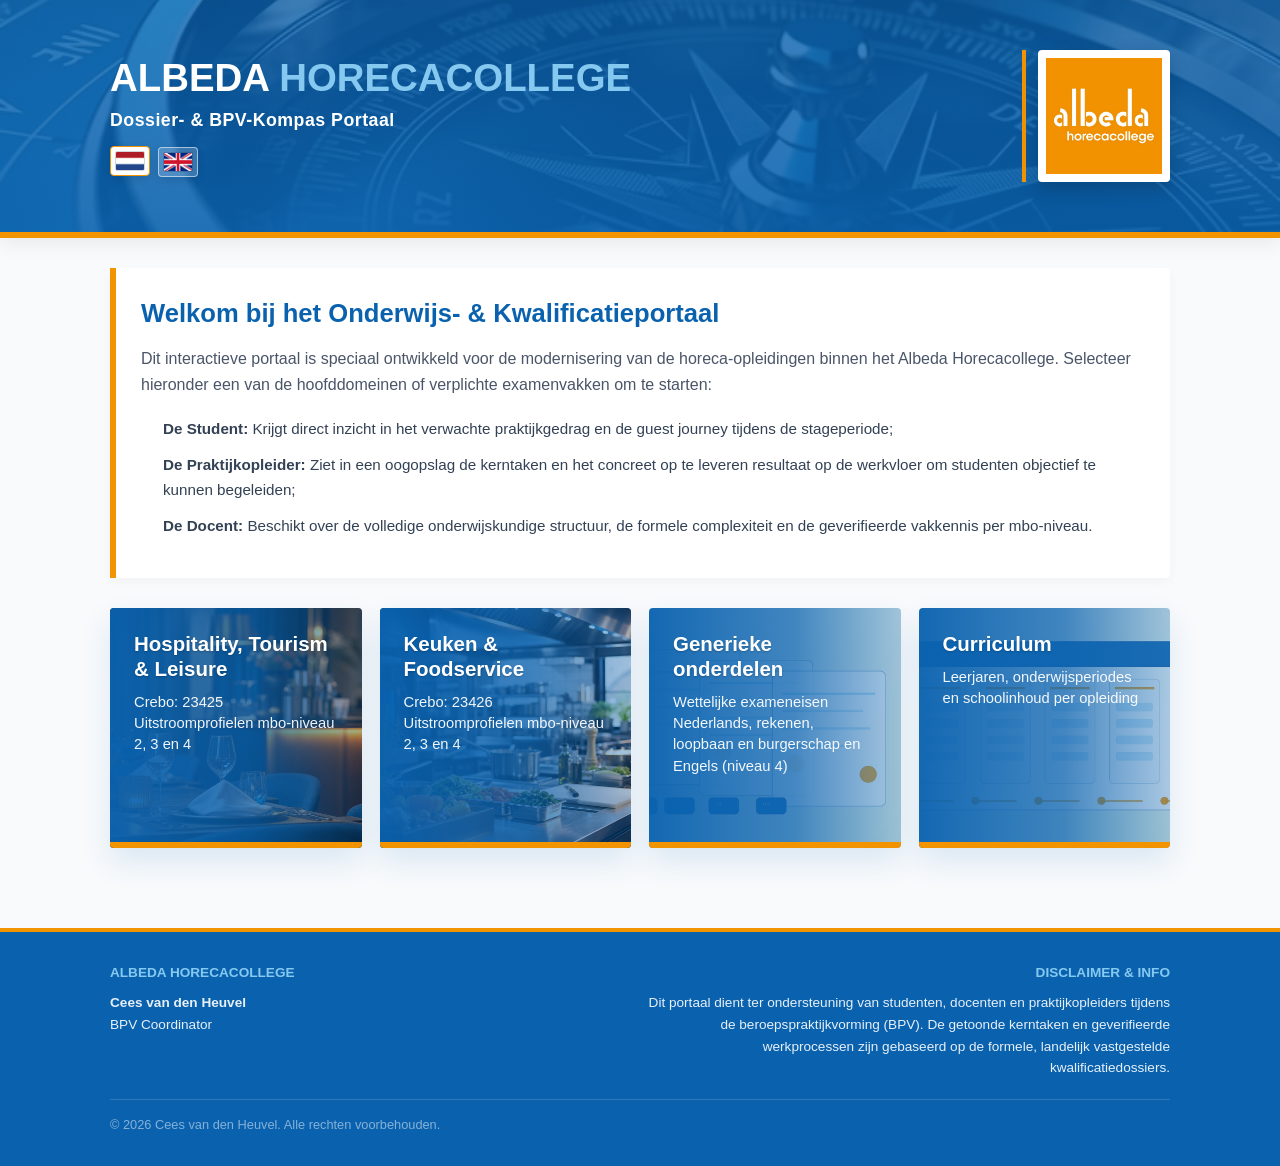
==== commit 97dffd67: "Add files via upload" ====
--- a/index.html
+++ b/index.html
@@ -1,198 +1,1876 @@
-<!doctype html>
-<html lang="nl">
-  <head>
-    <meta charset="utf-8" />
-    <meta name="viewport" content="width=device-width, initial-scale=1" />
-    <title>BPV ToolBox AHCR</title>
-    <link rel="icon" type="image/png" sizes="32x32" href="assets/favicon-32.png" />
-    <link rel="apple-touch-icon" sizes="180x180" href="assets/apple-touch-icon.png" />
-    <link rel="manifest" href="assets/site.webmanifest" />
-    <link rel="stylesheet" href="dashboard-bestanden/styles.css?v=20260713a" />
-  </head>
-  <body class="auth-locked">
-    <section id="accessGate" class="access-gate" aria-label="Toegang BPV ToolBox AHCR">
-      <form id="accessForm" class="access-card" autocomplete="off">
-        <p class="access-eyebrow">BPV ToolBox AHCR</p>
-        <h1>Toegang BPV ToolBox AHCR</h1>
-        <p>Voer de toegangscode in om de ToolBox te openen.</p>
-        <label for="accessCode">Toegangscode</label>
-        <div class="access-input-row">
-          <input id="accessCode" name="accessCode" type="password" inputmode="text" autocomplete="off" required />
-          <button type="submit">Open ToolBox</button>
-        </div>
-        <p id="accessMessage" class="access-message" role="status" aria-live="polite"></p>
-      </form>
-    </section>
-    <main class="app-shell">
-      <header class="hero-header">
-        <div class="hero-copy">
-          <p class="eyebrow">BPV toolbox</p>
-          <h1>BPV ToolBox AHCR</h1>
-          <p class="hero-subtitle">Alles voor BPV-bedrijfsbezoeken overzichtelijk bij elkaar: documenten, formulieren, opdrachten, dossiers, kalenders, links en contactmomenten.</p>
-        </div>
-        <div class="source-note">
-          <span id="recordCount">0 documenten</span>
-          <span id="lastUpdated">Bijgewerkt: vandaag</span>
-        </div>
-      </header>
-
-      <section class="filters" aria-label="Dashboard filters">
-        <label>
-          Onderdeel
-          <select id="categoryFilter"></select>
-        </label>
-        <label>
-          Domein
-          <select id="domainFilter"></select>
-        </label>
-        <label>
-          Bestand
-          <select id="typeFilter"></select>
-        </label>
-        <label class="search-label">
-          Zoeken
-          <input id="searchInput" type="search" placeholder="Zoek document of onderwerp" />
-        </label>
-        <button id="resetFilters" class="reset-main-filters" type="button">Filters wissen</button>
-      </section>
-
-      <div id="activeContext" class="active-context" aria-live="polite"></div>
-
-      <section class="digital-tools-panel" aria-label="Digitale hulpmiddelen voor BPV">
-        <div>
-          <h2>Digitale hulpmiddelen voor BPV</h2>
-        </div>
-        <div class="digital-tools-actions">
-          <button id="openKnowledgeSearch" type="button">Vraag het de BPV ToolBox</button>
-          <a href="handleiding-toolbox.html" target="_blank" rel="noopener">Handleiding ToolBox</a>
-          <a href="faq-toolbox.html" target="_blank" rel="noopener">FAQ ToolBox</a>
-          <a href="https://web-app-kd-2627.vercel.app/" target="_blank" rel="noopener">WebApp AHCR KD 2627</a>
-          <a href="https://bpv-praktijk-kompas-ahcr.vercel.app/index.html" target="_blank" rel="noopener">Webapp PraktijkKompas AHCR</a>
-        </div>
-      </section>
-
-      <section class="kpi-grid" aria-label="Kerncijfers">
-        <article class="kpi"><span>Totaal</span><strong id="kpiTotal">0</strong><small>documenten in toolbox</small></article>
-        <article class="kpi"><span>PDF</span><strong id="kpiPdf">0</strong><small>direct te openen</small></article>
-        <article class="kpi"><span>Word</span><strong id="kpiWord">0</strong><small>te downloaden</small></article>
-        <article class="kpi"><span>Overige</span><strong id="kpiOther">0</strong><small>afbeeldingen en extra bestanden</small></article>
-        <article class="kpi"><span>Mappen</span><strong id="kpiFolders">0</strong><small>hoofdcategorieen</small></article>
-      </section>
-
-      <section class="dashboard-grid">
-        <section class="panel panel-large">
-          <div class="panel-heading">
-            <div>
-              <h2>ToolBox Onderdelen</h2>
-              <p>Klik op een onderdeel om de selectie te verfijnen</p>
+<!DOCTYPE html>
+<html lang="nl">
+<head>
+  <meta charset="UTF-8">
+  <meta name="viewport" content="width=device-width, initial-scale=1.0">
+  <title>BPV WebApp AHCR KD 2627</title>
+  <link rel="icon" type="image/png" sizes="32x32" href="assets/favicon-32.png">
+  <link rel="apple-touch-icon" sizes="180x180" href="assets/apple-touch-icon.png">
+  <link rel="manifest" href="site.webmanifest">
+  <meta name="theme-color" content="#f58220">
+  <meta name="apple-mobile-web-app-title" content="BPV WebApp AHCR KD 2627">
+  <meta name="application-name" content="BPV WebApp AHCR KD 2627">
+  <style>
+    /* ==========================================================================
+       ALBEDA BRANDBOOK DESIGN SYSTEM & ADAPTIVE ARCHITECTURE
+       ========================================================================== */
+    :root {
+      --albeda-blue: #0a62af;         /* Hoofdkleur blauw conform Brandbook p. 8 */
+      --albeda-light-blue: #85c9f0;   /* Ondersteunend lichtblauw conform Brandbook p. 8 */
+      --albeda-orange: #f29400;       /* Accentkleur oranje conform Brandbook p. 8 */
+      --albeda-gray: #d9d9d9;         /* Grijs uitsluitend voor grid-lijnen conform Brandbook p. 8 */
+      --albeda-bg: #f8fafc;           /* Pagina-achtergrond */
+      --albeda-dark: #333333;
+      --white: #ffffff;
+      --font-arial: 'Arial', sans-serif; /* Systeemfont conform p. 9 Brandbook */
+    }
+
+    * {
+      box-sizing: border-box;
+      margin: 0;
+      padding: 0;
+    }
+
+    body {
+      font-family: var(--font-arial);
+      color: var(--albeda-dark);
+      background-color: var(--albeda-bg);
+      line-height: 1.6;
+      -webkit-font-smoothing: antialiased;
+      display: flex;
+      flex-direction: column;
+      min-height: 100vh;
+    }
+
+    .container {
+      width: 100%;
+      max-width: 1100px;
+      margin: 0 auto;
+      padding: 0 20px;
+    }
+
+    .main-content {
+      flex: 1;
+    }
+
+    /* HEADER BLOCK (Achtergrond met kompas.jpg en label aan de paginarand) */
+    header {
+      background-image: linear-gradient(rgba(10, 98, 175, 0.8), rgba(10, 98, 175, 0.9)), url('assets/kompas.jpg');
+      background-size: cover;
+      background-position: center;
+      background-repeat: no-repeat;
+      color: var(--white);
+      padding: 50px 0;
+      border-bottom: 6px solid var(--albeda-orange);
+      box-shadow: 0 4px 20px rgba(0, 0, 0, 0.08);
+    }
+
+    .header-layout {
+      display: flex;
+      justify-content: space-between;
+      align-items: center;
+      gap: 20px;
+    }
+
+    .header-content {
+      min-width: 0;
+    }
+
+    .campaign-title {
+      font-size: calc(1.6rem + 1vw);
+      font-weight: 900;
+      letter-spacing: 0;
+      text-transform: uppercase;
+      margin-bottom: 5px;
+      line-height: 1.2;
+    }
+
+    .campaign-title span {
+      color: var(--albeda-light-blue);
+    }
+
+    .app-meta-subtitle {
+      font-size: calc(0.95rem + 0.2vw);
+      font-weight: bold;
+      letter-spacing: 0.5px;
+    }
+
+    /* Collegelogo geplaatst als label aan de paginarand conform Brandbook p. 5 */
+    .albeda-brand-label {
+      text-align: right;
+      color: var(--white);
+      font-weight: bold;
+      border-left: 4px solid var(--albeda-orange);
+      padding-left: 12px;
+      line-height: 1.1;
+      font-size: 18px;
+    }
+
+    .albeda-brand-label .sub-college {
+      font-size: 13px;
+      font-weight: normal;
+      color: var(--albeda-light-blue);
+    }
+
+    .albeda-logo {
+      display: block;
+      max-width: 132px;
+      height: auto;
+      background: var(--white);
+      padding: 8px;
+      border-radius: 4px;
+      box-shadow: 0 6px 18px rgba(0, 0, 0, 0.18);
+    }
+
+    /* LANDINGSPAGE LAYOUT */
+    #landing-layer {
+      padding: 30px 0;
+      display: block;
+    }
+
+    .landing-welcome {
+      background: var(--white);
+      border-left: 6px solid var(--albeda-orange);
+      padding: 25px;
+      margin-bottom: 30px;
+      box-shadow: 0 4px 12px rgba(0, 0, 0, 0.03);
+      border-radius: 0 4px 4px 0;
+    }
+
+    .language-switcher {
+      display: flex;
+      justify-content: flex-start;
+      align-items: center;
+      gap: 8px;
+      margin-top: 12px;
+    }
+
+    .language-btn {
+      display: inline-flex;
+      align-items: center;
+      justify-content: center;
+      border: 1px solid rgba(255, 255, 255, 0.55);
+      background: rgba(255, 255, 255, 0.18);
+      border-radius: 4px;
+      padding: 4px;
+      cursor: pointer;
+      box-shadow: 0 3px 10px rgba(0, 0, 0, 0.12);
+      transition: background 0.2s ease, border-color 0.2s ease, transform 0.2s ease;
+    }
+
+    .language-btn:hover,
+    .language-btn.active {
+      background: var(--white);
+      border-color: var(--albeda-orange);
+      transform: translateY(-1px);
+    }
+
+    .flag-icon {
+      width: 30px;
+      height: 20px;
+      display: inline-block;
+      border-radius: 2px;
+      border: 1px solid rgba(15, 23, 42, 0.18);
+      overflow: hidden;
+      flex: 0 0 auto;
+    }
+
+
+    .landing-welcome h2 {
+      color: var(--albeda-blue);
+      font-size: 1.6rem;
+      margin-bottom: 12px;
+    }
+
+    .landing-welcome p {
+      color: #4a5568;
+      font-size: 1rem;
+      margin-bottom: 20px;
+    }
+
+    .intro-opsomming {
+      list-style-type: none;
+      margin-bottom: 15px;
+    }
+
+    .intro-opsomming li {
+      position: relative;
+      padding-left: 22px;
+      margin-bottom: 12px;
+      font-size: 0.95rem;
+      color: #334155;
+    }
+
+    .intro-opsomming li::before {
+      content: "";
+      position: absolute;
+      left: 0;
+      color: var(--albeda-orange);
+      font-size: 0.8rem;
+      top: 1px;
+    }
+
+    .landing-grid {
+      display: grid;
+      grid-template-columns: 1fr;
+      gap: 18px;
+    }
+
+    .domein-card {
+      position: relative;
+      overflow: hidden;
+      display: flex;
+      flex-direction: column;
+      justify-content: flex-start;
+      min-height: 240px;
+      background-color: var(--albeda-blue);
+      background-repeat: no-repeat;
+      background-size: cover;
+      background-position: center;
+      border: 0;
+      border-radius: 4px;
+      padding: 24px;
+      cursor: pointer;
+      box-shadow: 0 14px 30px rgba(10, 98, 175, 0.12);
+      transition: transform 0.2s ease, box-shadow 0.2s ease, filter 0.2s ease;
+      isolation: isolate;
+    }
+
+    .domein-card:nth-child(1) { background-image: url('assets/sfeer-bediening.jpg'); }
+    .domein-card:nth-child(2) { background-image: url('assets/sfeer-keuken.jpg'); }
+    .domein-card:nth-child(3) { background-image: url('assets/sfeer-generiek.jpg'); }
+    .domein-card:nth-child(4) { background-image: url('assets/sfeer-curriculum.jpg'); }
+
+    .domein-card::before {
+      content: "";
+      position: absolute;
+      inset: 0;
+      z-index: 0;
+      background: linear-gradient(90deg, rgba(10, 98, 175, 0.96), rgba(10, 98, 175, 0.76) 58%, rgba(10, 98, 175, 0.34));
+    }
+
+    .domein-card::after {
+      content: "";
+      position: absolute;
+      left: 0;
+      right: 0;
+      bottom: 0;
+      height: 6px;
+      background: var(--albeda-orange);
+      z-index: 1;
+    }
+
+    .domein-card:hover,
+    .domein-card:focus-visible {
+      transform: translateY(-4px);
+      box-shadow: 0 22px 46px rgba(10, 98, 175, 0.22);
+      filter: saturate(1.04);
+      outline: none;
+    }
+
+    .domein-card h2,
+    .domein-card p {
+      position: relative;
+      z-index: 1;
+      text-align: left;
+    }
+
+    .domein-card h2 {
+      color: var(--white);
+      font-size: 1.28rem;
+      line-height: 1.2;
+      margin-bottom: 10px;
+      text-shadow: 0 1px 2px rgba(0, 0, 0, 0.22);
+    }
+
+    .domein-card p {
+      color: rgba(255, 255, 255, 0.94);
+      font-size: 0.92rem;
+      line-height: 1.45;
+      max-width: none;
+    }
+
+    .curriculum-intro {
+      background: var(--white);
+      border-left: 6px solid var(--albeda-orange);
+      padding: 20px;
+      margin-bottom: 25px;
+      border-radius: 0 4px 4px 0;
+      box-shadow: 0 4px 12px rgba(0, 0, 0, 0.03);
+    }
+
+    .curriculum-intro h2 {
+      color: var(--albeda-blue);
+      font-size: 1.35rem;
+      margin-bottom: 8px;
+    }
+
+    .curriculum-intro p {
+      color: #4a5568;
+      line-height: 1.5;
+    }
+
+    .curriculum-year {
+      background: var(--white);
+      border: 1px solid var(--albeda-gray);
+      border-radius: 4px;
+      margin-bottom: 18px;
+      overflow: hidden;
+    }
+
+    .curriculum-year-header,
+    .curriculum-period-header {
+      cursor: pointer;
+      display: flex;
+      justify-content: space-between;
+      align-items: center;
+      gap: 16px;
+      user-select: none;
+    }
+
+    .curriculum-year-header {
+      background: #f8fafc;
+      border-bottom: 2px solid var(--albeda-gray);
+      padding: 16px 20px;
+    }
+
+    .curriculum-year-header h3,
+    .curriculum-period-header h4 {
+      color: var(--albeda-blue);
+      margin: 0;
+    }
+
+    .curriculum-year-header::after,
+    .curriculum-period-header::after {
+      content: "+";
+      color: var(--albeda-orange);
+      font-weight: bold;
+      font-size: 1.2rem;
+    }
+
+    .curriculum-year.open > .curriculum-year-header::after,
+    .curriculum-period.open > .curriculum-period-header::after {
+      content: "-";
+    }
+
+    .curriculum-year-body,
+    .curriculum-period-body {
+      display: none;
+    }
+
+    .curriculum-year.open > .curriculum-year-body,
+    .curriculum-period.open > .curriculum-period-body {
+      display: block;
+    }
+
+    .curriculum-year-body {
+      padding: 18px;
+    }
+
+    .curriculum-period {
+      border: 1px solid #e2e8f0;
+      border-radius: 4px;
+      margin-bottom: 12px;
+      overflow: hidden;
+    }
+
+    .curriculum-period-header {
+      background: #ffffff;
+      padding: 14px 16px;
+    }
+
+    .curriculum-period-body {
+      border-top: 1px solid #e2e8f0;
+      padding: 16px;
+      background: #fbfdff;
+    }
+
+    .curriculum-block-grid {
+      display: grid;
+      grid-template-columns: 1fr;
+      gap: 14px;
+    }
+
+    .curriculum-block {
+      background: #ffffff;
+      border: 1px solid #e2e8f0;
+      border-radius: 4px;
+      padding: 14px;
+    }
+
+    .curriculum-block strong {
+      color: var(--albeda-blue);
+      display: block;
+      margin-bottom: 8px;
+    }
+
+    .curriculum-block ul {
+      margin-left: 18px;
+      color: #374151;
+      line-height: 1.55;
+    }
+
+    .curriculum-note {
+      color: #64748b;
+      font-size: 0.88rem;
+      margin-top: 10px;
+    }
+
+    /* INTERACTIEF DASHBOARD LAYER & CONTROLS */
+    #dashboard-layer,
+    #curriculum-layer {
+      display: none;
+      padding: 30px 0;
+    }
+
+    .nav-row {
+      display: flex;
+      flex-direction: column;
+      gap: 15px;
+      margin-bottom: 25px;
+    }
+
+    .back-btn {
+      background: none;
+      border: none;
+      color: var(--albeda-blue);
+      font-weight: bold;
+      cursor: pointer;
+      font-size: 1rem;
+      display: inline-flex;
+      align-items: center;
+      gap: 8px;
+      text-decoration: underline;
+      align-self: flex-start;
+    }
+
+    .back-btn:hover {
+      color: var(--albeda-orange);
+    }
+
+    .search-input {
+      padding: 12px 16px;
+      font-family: var(--font-arial);
+      font-size: 1rem;
+      border: 2px solid var(--albeda-blue);
+      border-radius: 4px;
+      width: 100%;
+      background-color: var(--white);
+      outline: none;
+    }
+
+    .search-input:focus {
+      border-color: var(--albeda-orange);
+    }
+
+    .tool-grid {
+      display: grid;
+      grid-template-columns: 1fr;
+      gap: 20px;
+      background-color: #f1f5f9;
+      padding: 20px;
+      border-radius: 4px;
+      margin-bottom: 30px;
+      border: 1px solid var(--albeda-gray);
+    }
+
+    .control-label {
+      font-size: 0.8rem;
+      font-weight: bold;
+      text-transform: uppercase;
+      color: var(--albeda-blue);
+      margin-bottom: 8px;
+      letter-spacing: 0.5px;
+    }
+
+    select {
+      padding: 12px;
+      font-family: var(--font-arial);
+      font-size: 1rem;
+      border: 2px solid var(--albeda-blue);
+      border-radius: 4px;
+      width: 100%;
+      background-color: var(--white);
+    }
+
+    .matrix-btn {
+      background-color: var(--albeda-orange);
+      color: var(--white);
+      border: none;
+      padding: 12px 20px;
+      font-family: var(--font-arial);
+      font-weight: bold;
+      font-size: 1rem;
+      border-radius: 4px;
+      cursor: pointer;
+      width: 100%;
+    }
+
+    .btn-group {
+      display: flex;
+      flex-direction: column;
+      gap: 10px;
+      margin-bottom: 25px;
+    }
+
+    .role-btn {
+      font-family: var(--font-arial);
+      font-weight: bold;
+      font-size: 0.95rem;
+      padding: 12px 20px;
+      border: 2px solid var(--albeda-blue);
+      background-color: var(--white);
+      color: var(--albeda-blue);
+      cursor: pointer;
+      border-radius: 4px;
+      width: 100%;
+      text-align: center;
+    }
+
+    .role-btn:hover, .role-btn.active {
+      background-color: var(--albeda-blue);
+      color: var(--white);
+    }
+
+    .role-btn.active {
+      border-color: var(--albeda-orange);
+    }
+
+
+    .dossier-hero {
+      position: relative;
+      overflow: hidden;
+      min-height: 170px;
+      display: grid;
+      align-items: end;
+      margin-bottom: 24px;
+      padding: 26px;
+      color: var(--white);
+      background-color: var(--albeda-blue);
+      background-repeat: no-repeat;
+      background-size: cover;
+      background-position: center;
+      border-radius: 4px;
+      box-shadow: 0 16px 36px rgba(10, 98, 175, 0.16);
+      isolation: isolate;
+    }
+
+    .dossier-hero::before {
+      content: "";
+      position: absolute;
+      inset: 0;
+      z-index: -1;
+      background: linear-gradient(90deg, rgba(10, 98, 175, 0.97), rgba(10, 98, 175, 0.78) 58%, rgba(10, 98, 175, 0.34));
+    }
+
+    .dossier-hero.htl { background-image: url('assets/sfeer-bediening.jpg'); }
+    .dossier-hero.keuken { background-image: url('assets/sfeer-keuken.jpg'); }
+    .dossier-hero.generiek { background-image: url('assets/sfeer-generiek.jpg'); }
+
+    .dossier-hero-kicker {
+      display: inline-flex;
+      width: fit-content;
+      margin-bottom: 10px;
+      padding: 5px 10px;
+      color: var(--white);
+      background: var(--albeda-orange);
+      border-radius: 4px;
+      font-size: 0.78rem;
+      font-weight: 900;
+      text-transform: uppercase;
+      letter-spacing: 0.04em;
+    }
+
+    .dossier-hero h2 {
+      margin: 0 0 8px;
+      font-size: clamp(1.45rem, 3vw, 2.1rem);
+      line-height: 1.15;
+      color: var(--white);
+      text-shadow: 0 1px 2px rgba(0, 0, 0, 0.2);
+    }
+
+    .dossier-hero p {
+      max-width: 720px;
+      margin: 0;
+      color: rgba(255, 255, 255, 0.94);
+      line-height: 1.5;
+    }
+
+    .dashboard-controls {
+      background: rgba(255, 255, 255, 0.92);
+      border: 1px solid rgba(10, 98, 175, 0.14);
+      border-left: 6px solid var(--albeda-orange);
+      box-shadow: 0 10px 26px rgba(10, 98, 175, 0.08);
+    }
+
+    .role-control-label {
+      margin-top: 4px;
+      margin-bottom: 8px;
+    }
+
+    .btn-group {
+      background: #eef6fc;
+      border: 1px solid rgba(10, 98, 175, 0.18);
+      border-radius: 4px;
+      padding: 5px;
+      gap: 5px;
+    }
+
+    .role-btn {
+      border-width: 1px;
+      border-color: transparent;
+      padding: 10px 14px;
+      background-color: transparent;
+      box-shadow: none;
+    }
+
+    .role-btn:hover,
+    .role-btn.active {
+      background-color: var(--albeda-blue);
+      color: var(--white);
+      border-color: var(--albeda-blue);
+    }
+
+    .role-btn.active {
+      box-shadow: 0 8px 18px rgba(10, 98, 175, 0.16);
+    }
+
+    .card-header {
+      background: linear-gradient(90deg, rgba(10, 98, 175, 0.98), rgba(10, 98, 175, 0.86));
+      border-bottom: 0;
+      color: var(--white);
+    }
+
+    .card-header h3 {
+      display: flex;
+      flex-wrap: wrap;
+      align-items: center;
+      gap: 8px;
+      color: var(--white);
+    }
+
+    .kerntaak-code-label,
+    .wp-code-label {
+      display: inline-flex;
+      align-items: center;
+      width: fit-content;
+      border-radius: 4px;
+      font-weight: 900;
+      line-height: 1;
+      white-space: nowrap;
+    }
+
+    .kerntaak-code-label {
+      padding: 6px 9px;
+      color: var(--albeda-blue);
+      background: rgba(255, 255, 255, 0.94);
+      font-size: 0.82rem;
+    }
+
+    .kerntaak-title-text {
+      min-width: 0;
+    }
+
+    .badge.part-badge {
+      color: var(--white);
+      background: var(--albeda-orange);
+      border-color: rgba(255, 255, 255, 0.24);
+      border-radius: 4px;
+      text-transform: uppercase;
+      letter-spacing: 0.02em;
+    }
+
+    .accordion-card .card-header::after {
+      color: var(--white);
+      background: rgba(255, 255, 255, 0.16);
+      border: 1px solid rgba(255, 255, 255, 0.22);
+      border-radius: 4px;
+      padding: 3px 8px;
+    }
+
+    .wp-title {
+      display: flex;
+      align-items: flex-start;
+      gap: 10px;
+      color: var(--albeda-dark);
+      line-height: 1.35;
+    }
+
+    .wp-code-label {
+      flex: 0 0 auto;
+      padding: 7px 9px;
+      color: var(--white);
+      background: var(--albeda-blue);
+      font-size: 0.78rem;
+      box-shadow: inset 4px 0 0 var(--albeda-orange);
+    }
+
+    .wp-title-text {
+      min-width: 0;
+      padding-top: 2px;
+    }
+
+    /* VERGELIJKINGSMATRIX COMPONENT */
+    #matrix-panel {
+      display: none;
+      background: var(--white);
+      border: 2px solid var(--albeda-blue);
+      padding: 20px;
+      margin-bottom: 30px;
+      border-radius: 4px;
+      overflow-x: auto;
+    }
+
+    #matrix-panel h3 {
+      color: var(--albeda-blue);
+      font-size: 1.25rem;
+      margin-bottom: 10px;
+    }
+
+    .matrix-table {
+      width: 100%;
+      border-collapse: collapse;
+      font-size: 0.9rem;
+      min-width: 500px;
+    }
+
+    .matrix-table th, .matrix-table td {
+      border: 1px solid var(--albeda-gray);
+      padding: 12px;
+      text-align: left;
+      vertical-align: top;
+    }
+
+    .matrix-table th {
+      background-color: var(--albeda-blue);
+      color: var(--white);
+    }
+
+    /* FIXEDsamenvatting CARD VIA VASTE STRING */
+    .summary-card {
+      background: var(--white);
+      border: 1px solid var(--albeda-gray);
+      border-left: 6px solid var(--albeda-blue);
+      padding: 20px;
+      margin-bottom: 25px;
+      border-radius: 4px;
+      box-shadow: 0 2px 8px rgba(0, 0, 0, 0.02);
+      position: relative;
+    }
+
+    .summary-card h4 {
+      color: var(--albeda-blue);
+      font-size: 1.1rem;
+      text-transform: uppercase;
+      margin-bottom: 8px;
+      letter-spacing: 0.5px;
+    }
+
+    .legal-summary-card p {
+      color: #4a5568;
+      line-height: 1.6;
+      margin: 0;
+    }
+
+    .legal-requirements-grid {
+      display: grid;
+      grid-template-columns: 1fr;
+      gap: 14px;
+      margin-bottom: 24px;
+    }
+
+    .legal-requirement-card {
+      background: var(--white);
+      border: 1px solid var(--albeda-gray);
+      border-left: 6px solid var(--albeda-orange);
+      border-radius: 4px;
+      box-shadow: 0 8px 20px rgba(10, 98, 175, 0.06);
+      padding: 18px;
+    }
+
+    .legal-requirement-card h3 {
+      color: var(--albeda-blue);
+      font-size: 1rem;
+      text-transform: uppercase;
+      margin-bottom: 10px;
+    }
+
+    .legal-requirement-card p {
+      color: #2d3748;
+      line-height: 1.65;
+      margin: 0;
+    }
+
+    .legal-requirement-card a {
+      color: var(--albeda-blue);
+      font-weight: bold;
+      overflow-wrap: anywhere;
+    }
+    .summary-text-block {
+      font-size: 0.95rem;
+      color: #4a5568;
+      overflow: hidden;
+      display: -webkit-box;
+      -webkit-line-clamp: 3; /* Afkappen op exact 3 regels bij initiele render */
+      -webkit-box-orient: vertical;
+      transition: max-height 0.4s ease;
+    }
+
+    .summary-card.expanded .summary-text-block {
+      display: block;
+      -webkit-line-clamp: unset;
+    }
+
+    .summary-text-block p {
+      margin-bottom: 12px;
+    }
+
+    .read-more-link {
+      display: inline-block;
+      margin-top: 8px;
+      color: var(--albeda-orange);
+      font-weight: bold;
+      cursor: pointer;
+      font-size: 0.95rem;
+      text-decoration: underline;
+    }
+
+    /* CARD RENDERING & DOSSIER LAYOUT */
+    .intro-box {
+      background: var(--white);
+      border-left: 6px solid var(--albeda-orange);
+      padding: 18px 20px;
+      margin-bottom: 30px;
+      box-shadow: 0 2px 8px rgba(0, 0, 0, 0.02);
+      font-size: 0.95rem;
+    }
+
+    .intro-box h3 {
+      color: var(--albeda-blue);
+      font-size: 1.1rem;
+      margin-bottom: 8px;
+    }
+
+    .intro-box p {
+      color: #475569;
+      margin-bottom: 12px;
+    }
+
+    .role-summary-grid {
+      display: grid;
+      grid-template-columns: 1fr;
+      gap: 10px;
+      margin-top: 14px;
+    }
+
+    .role-summary-item {
+      background: #f8fafc;
+      border: 1px solid #e2e8f0;
+      border-radius: 4px;
+      padding: 12px;
+    }
+
+    .role-summary-item strong {
+      color: var(--albeda-blue);
+      display: block;
+      font-size: 0.84rem;
+      text-transform: uppercase;
+      margin-bottom: 4px;
+    }
+
+    .student-language-card {
+      background: #fff7ed;
+      border: 1px solid #fed7aa;
+      border-left: 4px solid var(--albeda-orange);
+      border-radius: 4px;
+      padding: 12px;
+      margin-bottom: 14px;
+    }
+
+    .student-language-card strong {
+      color: #9a3412;
+      display: block;
+      font-size: 0.86rem;
+      text-transform: uppercase;
+      margin-bottom: 4px;
+    }
+
+    .student-language-card p {
+      color: #431407;
+      font-size: 0.94rem;
+      line-height: 1.5;
+    }
+
+    .evidence-panel {
+      background: rgba(255, 255, 255, 0.72);
+      border: 1px solid #fed7aa;
+      border-radius: 4px;
+      margin-top: 12px;
+      padding: 10px 12px;
+    }
+
+    .evidence-panel .evidence-title {
+      color: #9a3412;
+      display: block;
+      font-size: 0.84rem;
+      text-transform: uppercase;
+      margin-bottom: 4px;
+    }
+
+    .evidence-panel p {
+      margin-bottom: 8px;
+    }
+
+    .evidence-list {
+      list-style: none;
+      display: grid;
+      gap: 5px;
+    }
+
+    .evidence-list li {
+      color: #431407;
+      font-size: 0.88rem;
+      line-height: 1.35;
+      padding-left: 18px;
+      position: relative;
+    }
+
+    .evidence-list li::before {
+      content: "";
+      position: absolute;
+      left: 0;
+      color: var(--albeda-orange);
+      font-weight: bold;
+    }
+
+    .download-wrapper {
+      margin-bottom: 30px;
+    }
+
+
+    .download-wrapper {
+      display: flex;
+      flex-wrap: wrap;
+      gap: 10px;
+    }
+
+    .download-pdf-btn,
+    .print-bpv-btn {
+      display: inline-flex;
+      align-items: center;
+      gap: 8px;
+      background-color: var(--albeda-orange);
+      color: var(--white);
+      padding: 10px 18px; 
+      font-size: 0.9rem;
+      font-weight: bold;
+      border-radius: 4px;
+      text-decoration: none;
+      cursor: pointer;
+      border: none;
+      font-family: var(--font-arial);
+    }
+
+    .print-bpv-btn {
+      background-color: var(--albeda-blue);
+    }
+
+    .card {
+      background: var(--white);
+      border: 1px solid var(--albeda-gray);
+      border-radius: 4px;
+      margin-bottom: 25px;
+      overflow: hidden;
+    }
+
+
+    .accordion-card .card-header {
+      cursor: pointer;
+      user-select: none;
+    }
+
+    .accordion-card:not(.open) .card-body {
+      display: none;
+    }
+
+    .accordion-card .card-header::after {
+      content: "+";
+      margin-left: auto;
+      color: var(--albeda-orange);
+      font-weight: bold;
+    }
+
+    .accordion-card.open .card-header::after {
+      content: "-";
+    }
+
+
+    .wp-summary {
+      color: #475569;
+      font-size: 0.92rem;
+      margin: -2px 0 14px;
+      line-height: 1.5;
+    }
+
+    .card-header {
+      background-color: #f8fafc;
+      padding: 15px 20px;
+      border-bottom: 2px solid var(--albeda-gray);
+      display: flex;
+      flex-direction: column;
+      align-items: flex-start;
+      gap: 8px;
+    }
+
+    .card-header h3 {
+      color: var(--albeda-blue);
+      font-size: 1.15rem;
+    }
+
+    .badge {
+      background-color: #e0f2fe;
+      color: var(--albeda-blue);
+      padding: 4px 12px;
+      font-weight: bold;
+      font-size: 0.75rem;
+      border-radius: 20px;
+      border: 1px solid var(--albeda-light-blue);
+    }
+
+    .card-body {
+      padding: 20px;
+    }
+
+    .wp-block {
+      border-bottom: 1px solid #e2e8f0;
+      padding: 20px 0;
+    }
+
+    .wp-block:last-child { border-bottom: none; }
+
+    .wp-title {
+      font-size: 1.05rem;
+      font-weight: bold;
+      color: var(--albeda-blue);
+      margin-bottom: 10px;
+    }
+
+    .meta-vlak-docent {
+      background-color: #f8fafc;
+      padding: 15px;
+      border-radius: 4px;
+      margin-bottom: 15px;
+      font-size: 0.9rem;
+      border: 1px solid var(--albeda-gray);
+    }
+
+    /* Diploma/Formele weergave in Times New Roman Italic conform Brandbook p. 9 */
+    .verantwoording-accent {
+      font-family: 'Times New Roman', Times, serif;
+      font-style: italic;
+      font-size: 15px;
+    }
+
+    ul.check-list li {
+      position: relative;
+      padding-left: 20px;
+      margin-bottom: 8px;
+      font-size: 0.9rem;
+      list-style-type: none;
+    }
+
+    ul.check-list li::before {
+      content: "";
+      position: absolute;
+      left: 0;
+      color: var(--albeda-orange);
+      font-size: 0.75rem;
+      top: 1px;
+    }
+
+    .tag-container {
+      display: flex;
+      gap: 6px;
+      margin-top: 12px;
+      flex-wrap: wrap;
+    }
+
+    .tag {
+      background: #f1f5f9;
+      border: 1px solid #e2e8f0;
+      font-size: 0.7rem;
+      padding: 3px 10px;
+      border-radius: 4px;
+      color: #475569;
+      font-weight: bold;
+    }
+
+
+    /* Dossierpagina polish: vaste eindregels zodat oude kaartstijlen dit niet overschrijven. */
+    .card-header {
+      background: linear-gradient(90deg, rgba(10, 98, 175, 0.98), rgba(10, 98, 175, 0.86));
+      border-bottom: 0;
+      color: var(--white);
+    }
+
+    .card-header h3 {
+      display: flex;
+      flex-wrap: wrap;
+      align-items: center;
+      gap: 8px;
+      color: var(--white);
+    }
+
+    .badge.part-badge {
+      color: var(--white);
+      background: var(--albeda-orange);
+      border-color: rgba(255, 255, 255, 0.24);
+      border-radius: 4px;
+      text-transform: uppercase;
+      letter-spacing: 0.02em;
+    }
+
+    .accordion-card .card-header::after {
+      color: var(--white);
+      background: rgba(255, 255, 255, 0.16);
+      border: 1px solid rgba(255, 255, 255, 0.22);
+      border-radius: 4px;
+      padding: 3px 8px;
+    }
+
+    .wp-title {
+      display: flex;
+      align-items: flex-start;
+      gap: 10px;
+      color: var(--albeda-dark);
+      line-height: 1.35;
+    }
+
+    .wp-code-label {
+      flex: 0 0 auto;
+      padding: 7px 9px;
+      color: var(--white);
+      background: var(--albeda-blue);
+      border-radius: 4px;
+      font-size: 0.78rem;
+      font-weight: 900;
+      box-shadow: inset 4px 0 0 var(--albeda-orange);
+    }
+
+    .wp-title-text {
+      min-width: 0;
+      padding-top: 2px;
+    }
+
+    /* VIEW SECTIONS FILTER MECHANICS */
+    .view-section { display: none; }
+    body.student-mode .student-view { display: block; }
+    body.pleider-mode .pleider-view { display: block; }
+    body.docent-mode .docent-view { display: block; }
+
+    footer {
+      background-color: var(--albeda-blue);
+      color: var(--white);
+      padding: 30px 0;
+      margin-top: 50px;
+      border-top: 4px solid var(--albeda-orange);
+      font-size: 0.85rem;
+    }
+
+    .footer-layout {
+      display: table;
+      width: 100%;
+    }
+
+    .footer-col {
+      display: table-cell;
+      vertical-align: top;
+      width: 50%;
+    }
+
+    .footer-col.right { text-align: right; }
+
+    .footer-title {
+      font-weight: bold;
+      text-transform: uppercase;
+      margin-bottom: 8px;
+      color: var(--albeda-light-blue);
+    }
+
+    .footer-text {
+      color: rgba(255, 255, 255, 0.9);
+    }
+
+    .footer-meta {
+      margin-top: 20px;
+      padding-top: 15px;
+      border-top: 1px solid rgba(255, 255, 255, 0.15);
+      font-size: 0.8rem;
+      color: rgba(255, 255, 255, 0.5);
+    }
+
+    @media (min-width: 600px) {
+      .role-summary-grid { grid-template-columns: repeat(3, 1fr); }
+      .btn-group { flex-direction: row; }
+      .role-btn { flex: 1; }
+      .nav-row { flex-direction: row; justify-content: space-between; align-items: center; }
+      .search-input { max-width: 320px; }
+      .card-header { flex-direction: row; justify-content: space-between; align-items: center; }
+    }
+
+    @media (min-width: 850px) {
+      .landing-grid { grid-template-columns: repeat(4, 1fr); }
+      .curriculum-block-grid { grid-template-columns: repeat(2, 1fr); }
+      .tool-grid { grid-template-columns: 2fr 1fr; }
+      .matrix-btn { width: auto; }
+    }
++
+
+
+    /* Curriculum in dezelfde look & feel als de dossierpagina */
+    .curriculum-intro {
+      position: relative;
+      overflow: hidden;
+      min-height: 170px;
+      display: grid;
+      align-items: end;
+      padding: 26px;
+      color: var(--white);
+      background-color: var(--albeda-blue);
+      background-image: url('assets/sfeer-curriculum.jpg');
+      background-repeat: no-repeat;
+      background-size: cover;
+      background-position: center;
+      border-left: 0;
+      border-radius: 4px;
+      box-shadow: 0 16px 36px rgba(10, 98, 175, 0.16);
+      isolation: isolate;
+    }
+
+    .curriculum-intro::before {
+      content: "";
+      position: absolute;
+      inset: 0;
+      z-index: 0;
+      background: linear-gradient(90deg, rgba(10, 98, 175, 0.97), rgba(10, 98, 175, 0.78) 58%, rgba(10, 98, 175, 0.34));
+    }
+
+    .curriculum-intro h2,
+    .curriculum-intro p {
+      position: relative;
+      z-index: 1;
+    }
+
+    .curriculum-intro h2 {
+      color: var(--white);
+      font-size: clamp(1.45rem, 3vw, 2.1rem);
+      line-height: 1.15;
+      text-shadow: 0 1px 2px rgba(0, 0, 0, 0.2);
+    }
+
+    .curriculum-intro p {
+      max-width: 720px;
+      color: rgba(255, 255, 255, 0.94);
+    }
+
+    #curriculum-layer .tool-grid {
+      background: rgba(255, 255, 255, 0.92);
+      border: 1px solid rgba(10, 98, 175, 0.14);
+      border-left: 6px solid var(--albeda-orange);
+      box-shadow: 0 10px 26px rgba(10, 98, 175, 0.08);
+    }
+
+    .curriculum-year {
+      border: 1px solid rgba(10, 98, 175, 0.14);
+      box-shadow: 0 10px 24px rgba(10, 98, 175, 0.07);
+    }
+
+    .curriculum-year-header {
+      background: linear-gradient(90deg, rgba(10, 98, 175, 0.98), rgba(10, 98, 175, 0.86));
+      border-bottom: 0;
+      color: var(--white);
+    }
+
+    .curriculum-year-header h3 {
+      color: var(--white);
+    }
+
+    .curriculum-year-header::after {
+      color: var(--white);
+      background: rgba(255, 255, 255, 0.16);
+      border: 1px solid rgba(255, 255, 255, 0.22);
+      border-radius: 4px;
+      padding: 3px 8px;
+    }
+
+    .curriculum-period {
+      border-color: rgba(10, 98, 175, 0.14);
+      box-shadow: 0 6px 18px rgba(10, 98, 175, 0.05);
+    }
+
+    .curriculum-period-header {
+      background: #f8fafc;
+      border-left: 5px solid var(--albeda-orange);
+    }
+
+    .curriculum-period-header h4 {
+      color: var(--albeda-blue);
+    }
+
+    .curriculum-period-header:hover,
+    .curriculum-period-header:focus-visible {
+      background: #eef6fc;
+      outline: none;
+    }
+
+    .curriculum-block {
+      border-top: 4px solid var(--albeda-blue);
+      box-shadow: 0 8px 20px rgba(10, 98, 175, 0.06);
+    }
+
+    /* Documentviewer standaard volledig verborgen tot een PDF wordt geopend. */
+    .document-viewer {
+      position: fixed;
+      inset: 0;
+      z-index: 9999;
+      display: none !important;
+      background: rgba(15, 23, 42, 0.72);
+      padding: 14px;
+    }
+
+    .document-viewer.open {
+      display: flex !important;
+      align-items: stretch;
+      justify-content: center;
+    }
+
+    .document-viewer-panel {
+      width: min(1100px, 100%);
+      height: min(92vh, 920px);
+      background: var(--white);
+      border-radius: 4px;
+      overflow: hidden;
+      display: flex;
+      flex-direction: column;
+      box-shadow: 0 18px 48px rgba(0, 0, 0, 0.28);
+    }
+
+    .document-viewer-bar {
+      display: flex;
+      align-items: center;
+      justify-content: space-between;
+      gap: 12px;
+      padding: 12px;
+      background: var(--albeda-blue);
+      color: var(--white);
+    }
+
+    .document-viewer-title {
+      font-weight: bold;
+      font-size: 0.95rem;
+      line-height: 1.25;
+      min-width: 0;
+    }
+
+    .document-viewer-actions {
+      display: flex;
+      gap: 8px;
+      flex-wrap: wrap;
+      justify-content: flex-end;
+    }
+
+    .document-viewer-close,
+    .document-viewer-external {
+      border: none;
+      border-radius: 4px;
+      padding: 9px 12px;
+      font-weight: bold;
+      font-size: 0.85rem;
+      cursor: pointer;
+      text-decoration: none;
+      white-space: nowrap;
+    }
+
+    .document-viewer-close {
+      background: var(--albeda-orange);
+      color: var(--white);
+    }
+
+    .document-viewer-external {
+      background: var(--white);
+      color: var(--albeda-blue);
+    }
+
+    .document-viewer-frame {
+      border: 0;
+      width: 100%;
+      flex: 1;
+      background: #f8fafc;
+    }
+
+
+    @media (max-width: 600px) {
+      .document-viewer {
+        padding: 0;
+      }
+
+      .document-viewer-panel {
+        width: 100%;
+        height: 100dvh;
+        border-radius: 0;
+      }
+
+      .document-viewer-bar {
+        align-items: flex-start;
+        flex-direction: column;
+      }
+
+      .document-viewer-actions {
+        width: 100%;
+      }
+
+      .document-viewer-close,
+      .document-viewer-external {
+        flex: 1;
+        text-align: center;
+      }
+
+      .footer-layout,
+      .footer-col {
+        display: block;
+        width: 100%;
+        text-align: left !important;
+      }
+
+      .footer-col:first-child {
+        margin-bottom: 20px;
+      }
+    }
+    .device-popup {
+      position: fixed;
+      inset: 0;
+      z-index: 10000;
+      display: grid;
+      place-items: center;
+      padding: 20px;
+      opacity: 0;
+      pointer-events: none;
+      transition: opacity 0.22s ease;
+    }
+
+    .device-popup.is-visible {
+      opacity: 1;
+      pointer-events: auto;
+    }
+
+    .device-popup-backdrop {
+      position: absolute;
+      inset: 0;
+      background: rgba(8, 31, 51, 0.48);
+      backdrop-filter: blur(4px);
+    }
+
+    .device-popup-card {
+      position: relative;
+      display: grid;
+      grid-template-columns: minmax(240px, 0.9fr) minmax(280px, 1fr);
+      gap: 0;
+      width: min(860px, 100%);
+      max-height: min(86vh, 680px);
+      overflow: hidden;
+      background: var(--white);
+      border-radius: 8px;
+      box-shadow: 0 24px 70px rgba(8, 31, 51, 0.26);
+    }
+
+    .device-popup-close {
+      position: absolute;
+      top: 12px;
+      right: 12px;
+      z-index: 2;
+      display: inline-flex;
+      width: 36px;
+      height: 36px;
+      align-items: center;
+      justify-content: center;
+      color: var(--albeda-blue);
+      background: rgba(255, 255, 255, 0.92);
+      border: 1px solid rgba(10, 98, 175, 0.18);
+      border-radius: 999px;
+      cursor: pointer;
+      font-size: 1.5rem;
+      line-height: 1;
+    }
+
+    .device-popup-close:hover,
+    .device-popup-close:focus-visible {
+      color: var(--white);
+      background: var(--albeda-orange);
+      border-color: var(--albeda-orange);
+      outline: none;
+    }
+
+    .device-popup-media {
+      display: grid;
+      place-items: center;
+      min-height: 320px;
+      padding: 28px;
+      background: linear-gradient(135deg, rgba(10, 98, 175, 0.92), rgba(71, 138, 193, 0.78)), var(--albeda-blue);
+    }
+
+    .device-popup-media img {
+      display: block;
+      width: min(100%, 340px);
+      height: auto;
+      max-height: 420px;
+      object-fit: contain;
+      filter: drop-shadow(0 18px 26px rgba(0, 0, 0, 0.24));
+    }
+
+    .device-popup-copy {
+      display: grid;
+      align-content: center;
+      gap: 12px;
+      padding: 42px 36px 34px;
+    }
+
+    .device-popup-copy .eyebrow {
+      margin: 0;
+      color: var(--albeda-orange);
+      font-size: 0.78rem;
+      font-weight: bold;
+      letter-spacing: 0.08em;
+      text-transform: uppercase;
+    }
+
+    .device-popup-copy h2 {
+      margin: 0;
+      color: var(--albeda-blue);
+      font-size: clamp(1.55rem, 3vw, 2.25rem);
+      line-height: 1.08;
+    }
+
+    .device-popup-copy p:not(.eyebrow) {
+      margin: 0;
+      color: #4a5568;
+      font-size: 1rem;
+      line-height: 1.58;
+    }
+
+    .device-popup-action {
+      justify-self: start;
+      min-height: 44px;
+      margin-top: 6px;
+      padding: 10px 16px;
+      color: var(--white);
+      background: var(--albeda-orange);
+      border: 1px solid var(--albeda-orange);
+      border-radius: 4px;
+      cursor: pointer;
+      font-weight: bold;
+      transition: background 0.2s ease, border-color 0.2s ease, transform 0.2s ease;
+    }
+
+    .device-popup-action:hover,
+    .device-popup-action:focus-visible {
+      background: #d98200;
+      border-color: #d98200;
+      transform: translateY(-1px);
+      outline: none;
+    }
+
+    @media (max-width: 760px) {
+      .device-popup {
+        align-items: end;
+        padding: 12px;
+      }
+
+      .device-popup-card {
+        grid-template-columns: 1fr;
+        max-height: 88vh;
+        overflow-y: auto;
+      }
+
+      .device-popup-media {
+        min-height: 190px;
+        padding: 18px 52px 14px 18px;
+      }
+
+      .device-popup-media img {
+        width: min(100%, 260px);
+        max-height: 210px;
+      }
+
+      .device-popup-copy {
+        padding: 22px 20px 20px;
+      }
+
+      .device-popup-action {
+        width: 100%;
+      }
+    }
+    @media (max-width: 640px) {
+      header {
+        padding: 24px 0;
+      }
+
+      .header-layout {
+        flex-direction: column;
+        align-items: flex-start;
+        gap: 14px;
+      }
+
+      .header-content {
+        width: 100%;
+      }
+
+      .campaign-title {
+        font-size: 1.7rem;
+        line-height: 1.12;
+        margin-bottom: 8px;
+      }
+
+      .app-meta-subtitle {
+        font-size: 0.96rem;
+      }
+
+      .language-switcher {
+        margin-top: 10px;
+        justify-content: flex-start;
+      }
+
+      .albeda-brand-label {
+        align-self: flex-start;
+        border-left: 0;
+        padding-left: 0;
+        margin-top: 2px;
+        text-align: left;
+      }
+
+      .albeda-logo {
+        max-width: 118px;
+        padding: 7px;
+      }
+    }
+    /* Subtiele interactie voor actieknoppen, passend bij PraktijkKompas. */
+    .matrix-btn,
+    .download-pdf-btn,
+    .print-bpv-btn {
+      transition: transform 0.18s ease, box-shadow 0.18s ease, background-color 0.18s ease, border-color 0.18s ease;
+      box-shadow: 0 8px 18px rgba(10, 98, 175, 0.12);
+    }
+
+    .matrix-btn:hover,
+    .matrix-btn:focus-visible,
+    .download-pdf-btn:hover,
+    .download-pdf-btn:focus-visible,
+    .print-bpv-btn:hover,
+    .print-bpv-btn:focus-visible {
+      transform: translateY(-2px);
+      box-shadow: 0 12px 24px rgba(10, 98, 175, 0.18);
+      outline: none;
+    }
+
+    .matrix-btn:hover,
+    .matrix-btn:focus-visible,
+    .download-pdf-btn:hover,
+    .download-pdf-btn:focus-visible {
+      background-color: #d98200;
+    }
+
+    .print-bpv-btn:hover,
+    .print-bpv-btn:focus-visible {
+      background-color: #084f8d;
+    }
+
+    .matrix-btn:active,
+    .download-pdf-btn:active,
+    .print-bpv-btn:active {
+      transform: translateY(0);
+      box-shadow: 0 8px 18px rgba(10, 98, 175, 0.12);
+    }
+  </style>
+</head>
+<body class="student-mode">
+
+  <div class="main-content">
+    <header>
+      <div class="container">
+        <div class="header-layout">
+          <div class="header-content">
+            <h1 class="campaign-title">Albeda <span>Horecacollege</span></h1>
+            <p id="app-subtitle" class="app-meta-subtitle" data-i18n="appSubtitle">Dossier- & BPV-Kompas Portaal</p>
+            <div class="language-switcher" aria-label="Taal kiezen">
+              <button type="button" class="language-btn active" id="lang-nl" onclick="switchLanguage('nl')" aria-label="Nederlands" title="Nederlands">
+                <img class="flag-icon" src="assets/vlag-ned.jpeg?v=20260606-1929" alt="">
+              </button>
+              <button type="button" class="language-btn" id="lang-en" onclick="switchLanguage('en')" aria-label="English" title="English">
+                <img class="flag-icon" src="assets/vlag-eng.jpeg" alt="">
+              </button>
             </div>
           </div>
-          <div id="categoryCards" class="category-grid"></div>
-        </section>
-
-        <section class="panel">
-          <div class="panel-heading">
-            <div>
-              <h2>PraktijkRoute Contactmomenten</h2>
-              <p>Snelle route voor bedrijfsbezoekers</p>
-            </div>
-          </div>
-          <div class="route-list">
-            <button type="button" data-query="Kennismakingsgesprek"><span>1</span>Kennismakingsgesprek</button>
-            <button type="button" data-query="Voortgangsgesprek"><span>2</span>Voortgangsgesprek</button>
-            <button type="button" data-query="Eindbeoordeling"><span>3</span>Eindbeoordeling</button>
-            <button type="button" data-query="CheckActie"><span>4</span>Check & Actie</button>
-            <button type="button" data-query="BeeindigenBPV"><span>5</span>Beëindigen BPV</button>
-            <button type="button" data-query="BedrijfsbezoekenAHCR"><span>6</span>Handleiding Bedrijfsbezoeken AHCR</button>
-          </div>
-          <p class="route-hint">Kopieerteksten plak je in Outlook. Controleer altijd namen, datum, links en bijlagen.</p>
-          <div id="workflowDocs" class="workflow-docs"></div>
-          <div class="outlook-actions" aria-label="Outlook snelkoppelingen">
-            <a href="https://outlook.office.com/mail/" target="_blank" rel="noopener">Outlook Mail</a>
-            <a href="https://outlook.office.com/calendar/" target="_blank" rel="noopener">Outlook Agenda</a>
-          </div>
-        </section>
-
-        <div class="quick-link-actions" aria-label="Snel naar externe systemen">
-          <span>Snel naar</span>
-          <div>
-            <a href="https://studentalbeda.sharepoint.com/:f:/s/AlbedaHorecacollegeRotterdam/IgDPMeyZZ5B7TI5ewWyJETHgAZfkcQleSEmmllYxFeXDT-w?e=xwv8oK" target="_blank" rel="noopener">Logboek BOL</a>
-            <a href="https://studentalbeda.sharepoint.com/:f:/s/AlbedaHorecacollegeRotterdam/IgBHzBVa61OVSYzs7a7St0kTAdMdZTnsg7_MgI0Z1OcKo4U?e=ljO4Dd" target="_blank" rel="noopener">Logboek BBL</a>
-            <a href="https://examenwerk.praktijkbeoordelen.nl/school/login" target="_blank" rel="noopener">Examenwerk</a>
-            <a href="https://stagemarkt.nl/" target="_blank" rel="noopener">Stagemarkt</a>
-            <a href="https://zoeken-mijn.s-bb.nl/" target="_blank" rel="noopener">MijnSBB</a>
+          <div class="albeda-brand-label">
+            <img class="albeda-logo" src="assets/LOGO.jpg" alt="Albeda Horecacollege logo">
+          </div>
+        </div>
+      </div>
+    </header>
+
+    <!-- LANDINGS SCHERM -->
+    <div id="landing-layer">
+      <div class="container">
+
+        <div class="landing-welcome">
+          <h2 data-i18n="landingTitle">Welkom bij het Onderwijs- & Kwalificatieportaal</h2>
+          <p data-i18n="landingIntro">Dit interactieve portaal is speciaal ontwikkeld voor de modernisering van de horeca-opleidingen binnen het Albeda Horecacollege. Selecteer hieronder een van de hoofddomeinen of verplichte examenvakken om te starten:</p>
+          
+          <ul class="intro-opsomming">
+            <li data-i18n-html="landingStudent"><strong>De Student:</strong> Krijgt direct inzicht in het verwachte praktijkgedrag en de 'guest journey' tijdens de stageperiode;</li>
+            <li data-i18n-html="landingTrainer"><strong>De Praktijkopleider:</strong> Ziet in een oogopslag de kerntaken en het concreet op te leveren resultaat op de werkvloer om studenten objectief te kunnen begeleiden;</li>
+            <li data-i18n-html="landingTeacher"><strong>De Docent:</strong> Beschikt over de volledige onderwijskundige structuur, de formele complexiteit en de geverifieerde vakkennis per mbo-niveau.</li>
+          </ul>
+        </div>
+
+        <div class="landing-grid">
+          <div class="domein-card" onclick="openDomeinDashboard('htl')" role="button" tabindex="0" onkeydown="if(event.key === 'Enter' || event.key === ' ') openDomeinDashboard('htl')">
+            <h2>Hospitality, Tourism & Leisure</h2>
+            <p>Crebo: 23425  Uitstroomprofielen mbo-niveau 2, 3 en 4</p>
+          </div>
+          <div class="domein-card" onclick="openDomeinDashboard('keuken')" role="button" tabindex="0" onkeydown="if(event.key === 'Enter' || event.key === ' ') openDomeinDashboard('keuken')">
+            <h2>Keuken & Foodservice</h2>
+            <p>Crebo: 23426  Uitstroomprofielen mbo-niveau 2, 3 en 4</p>
+          </div>
+          <div class="domein-card" onclick="openDomeinDashboard('generiek')" role="button" tabindex="0" onkeydown="if(event.key === 'Enter' || event.key === ' ') openDomeinDashboard('generiek')">
+            <h2 data-i18n="genericCardTitle">Generieke onderdelen</h2>
+            <p data-i18n="genericCardText">Wettelijke exameneisen Nederlands, rekenen, loopbaan en burgerschap en Engels (niveau 4)</p>
+          </div>
+          <div class="domein-card" onclick="openCurriculumDashboard()" role="button" tabindex="0" onkeydown="if(event.key === 'Enter' || event.key === ' ') openCurriculumDashboard()">
+            <h2 data-i18n="curriculumTitle">Curriculum</h2>
+            <p data-i18n="curriculumCardText">Leerjaren, onderwijsperiodes en schoolinhoud per opleiding</p>
+          </div>
+        </div>
+      </div>
+    </div>
+
+    <!-- CURRICULUM SCHERM -->
+    <div id="curriculum-layer">
+      <div class="container">
+        <div class="nav-row">
+          <button class="back-btn" onclick="sluitCurriculumEnTerug()" data-i18n="backMain"> Terug naar Hoofddomeinen</button>
+        </div>
+
+        <div class="curriculum-intro">
+          <h2 data-i18n="curriculumTitle">Curriculum</h2>
+          <p data-i18n="curriculumIntro">Kies een opleiding en bekijk per leerjaar en onderwijsperiode welke thema's, vaardigheden en gekoppelde werkprocessen centraal staan op school.</p>
+        </div>
+
+        <div class="tool-grid">
+          <div class="tool-block">
+            <div class="control-label" data-i18n="chooseProgramme">Kies opleiding:</div>
+            <select id="dropdown-curriculum-profielen" onchange="switchCurriculumProfiel(this.value)"></select>
           </div>
         </div>
 
-        <section class="table-panel document-panel">
-          <div class="table-heading">
-            <div>
-              <h2>Documenten</h2>
-              <p id="tableSummary">Selecteer een onderdeel of gebruik de zoekfunctie</p>
-            </div>
-          </div>
-          <div id="subfilterBar" class="subfilter-bar"></div>
-          <section id="previewPanel" class="preview-panel" aria-live="polite"></section>
-          <div id="documentList" class="document-list"></div>
-        </section>
-      </section>
-    </main>
-
-    <footer class="site-footer">
-      <div class="footer-layout">
-        <div class="footer-col">
-          <p class="footer-title">Albeda Horecacollege</p>
-          <p class="footer-text"><strong>Cees van den Heuvel</strong><br />BPV Coördinator</p>
-        </div>
-        <div class="footer-col right">
-          <p class="footer-title">Disclaimer & Info</p>
-          <p class="footer-text">BPV ToolBox AHCR dient als praktisch hulpmiddel voor BPV-Bedrijfsbezoekers, Coaches en Docenten. De inhoud ondersteunt de voorbereiding, uitvoering en opvolging van contactmomenten met studenten, praktijkopleiders en leerbedrijven.</p>
+        <div id="curriculum-render-target"></div>
+      </div>
+    </div>
+
+    <!-- DASHBOARD SCHERM -->
+    <div id="dashboard-layer">
+      <div class="container">
+        
+        <div class="nav-row">
+          <button class="back-btn" onclick="sluitDashboardEnTerug()" data-i18n="backMain"> Terug naar Hoofddomeinen</button>
+          <input type="text" id="live-search-box" class="search-input" data-i18n-placeholder="searchPlaceholder" placeholder="Live zoeken in dossier (bv. HACCP)..." oninput="executeLiveSearch()">
+        </div>
+
+        <div class="tool-grid dashboard-controls">
+          <div class="tool-block">
+            <div class="control-label" data-i18n="chooseMbo">Kies MBO-Opleiding / Uitstroom:</div>
+            <select id="dropdown-profielen" onchange="switchProfiel(this.value)"></select>
+          </div>
+          <div class="tool-block">
+            <div class="control-label" data-i18n="levelCompare">Niveau Vergelijker:</div>
+            <button class="matrix-btn" id="matrix-toggle-btn" onclick="toggleMatrixView()" data-i18n="openMatrix">Open Vergelijkingsmatrix</button>
+          </div>
+        </div>
+
+        <div id="matrix-panel">
+          <h3 data-i18n="matrixTitle">Vergelijkingsmatrix MBO-Niveaus</h3>
+          <p style="font-size:0.85rem; color:#666; margin-bottom:10px;" data-i18n="matrixIntro">Vergelijk direct de stijging in complexiteit en verschuiving in verantwoordelijkheid tussen de uitstroomprofielen.</p>
+          <div id="matrix-table-render-target"></div>
+        </div>
+
+        <div class="control-label role-control-label" data-i18n="chooseRole">Kies uw rol (Invalshoek):</div>
+        <div class="btn-group">
+          <button class="role-btn active" id="btn-student" onclick="switchRoleView('student', this)" data-i18n="roleStudentBtn">Ik ben Student</button>
+          <button class="role-btn" onclick="switchRoleView('pleider', this)" data-i18n="roleTrainerBtn">Ik ben Praktijkopleider</button>
+          <button class="role-btn" onclick="switchRoleView('docent', this)" data-i18n="roleTeacherBtn">Ik ben Docent</button>
+        </div>
+
+        <div class="intro-box" id="role-intro-text">
+          <strong>Jouw Gedrag & Journey</strong><br>Hieronder zie je precies wat je moet doen en laten zien in het hospitalitybedrijf om een top-gastervaring te creeren. Focus op het verwachte gedrag!
+        </div>
+
+        <div class="cards-render-target" id="cards-render-target"></div>
+
+      </div>
+    </div>
+  </div>
+
+  <div class="device-popup" id="devicePopup" aria-hidden="true">
+    <div class="device-popup-backdrop" data-device-popup-close></div>
+    <aside class="device-popup-card" role="dialog" aria-modal="true" aria-labelledby="devicePopupTitle">
+      <button class="device-popup-close" type="button" aria-label="Sluit melding" data-device-popup-close>&times;</button>
+      <div class="device-popup-media">
+        <img src="assets/mockup_webapp.png" alt="BPV WebApp AHCR KD 2627 op verschillende apparaten">
+      </div>
+      <div class="device-popup-copy">
+        <p class="eyebrow" data-i18n="devicePopupEyebrow">Altijd bij de hand</p>
+        <h2 id="devicePopupTitle" data-i18n="devicePopupTitle">Gebruik de BPV WebApp op elk device</h2>
+        <p data-i18n="devicePopupText">BPV WebApp AHCR KD 2627 werkt op desktop, tablet en mobiel. Zo heb je kwalificatiedossiers, werkprocessen, BPV-checklists en curriculum snel bij de hand.</p>
+        <button class="device-popup-action" type="button" data-device-popup-close data-i18n="devicePopupButton">Ik begrijp het</button>
+      </div>
+    </aside>
+  </div>
+  <div id="document-viewer" class="document-viewer" aria-hidden="true">
+    <div class="document-viewer-panel" role="dialog" aria-modal="true" aria-labelledby="document-viewer-title">
+      <div class="document-viewer-bar">
+        <div id="document-viewer-title" class="document-viewer-title">Document</div>
+        <div class="document-viewer-actions">
+          <button type="button" class="document-viewer-close" onclick="closeDocumentViewer()" data-i18n="backToApp">Terug naar app</button>
+          <a id="document-viewer-external" class="document-viewer-external" href="#" target="_blank" rel="noopener" data-i18n="openExternal">Open extern</a>
         </div>
       </div>
-      <div class="footer-meta">&copy; <span id="footer-year">2026</span> Cees van den Heuvel. Alle rechten voorbehouden.</div>
-    </footer>
-
-    <aside id="startTip" class="start-tip" aria-live="polite" aria-hidden="true">
-      <button class="start-tip-close" type="button" aria-label="Starttip sluiten">&times;</button>
-      <p class="start-tip-label">Starttip</p>
-      <h2>Zo start je snel</h2>
-      <p>Kies eerst een onderdeel, verfijn eventueel op bestand en open daarna het document dat je nodig hebt.</p>
-      <div class="start-tip-actions">
-        <a href="handleiding-toolbox.html" target="_blank" rel="noopener">Handleiding openen</a>
-        <button type="button">Begrepen</button>
-      </div>
-    </aside>
-
-
-    <section id="knowledgeModal" class="knowledge-modal" aria-hidden="true" role="dialog" aria-modal="true" aria-labelledby="knowledgeTitle">
-      <div class="knowledge-card">
-        <button id="closeKnowledgeSearch" class="knowledge-close" type="button" aria-label="Vraagvenster sluiten">&times;</button>
-        <p class="knowledge-eyebrow">Slim zoeken</p>
-        <h2 id="knowledgeTitle">Vraag het de BPV ToolBox</h2>
-        <p class="knowledge-intro">Stel hier je vraag. De ToolBox zoekt in de beschikbare documenten en toont altijd de bron.</p>
-        <form id="knowledgeForm" class="knowledge-form">
-          <label for="knowledgeInput">Waar kan ik je mee helpen?</label>
-          <div class="knowledge-input-row">
-            <input id="knowledgeInput" type="search" placeholder="Bijvoorbeeld: wanneer moet de POK getekend zijn?" autocomplete="off" />
-            <button type="submit">Zoeken</button>
-          </div>
-        </form>
-        <div class="knowledge-examples" aria-label="Voorbeeldvragen">
-          <button type="button" data-question="Wanneer moet de POK getekend zijn?">POK ondertekenen</button>
-          <button type="button" data-question="Wat moet ik doen als een student nog geen leerbedrijf heeft?">Geen leerbedrijf</button>
-          <button type="button" data-question="Waar vind ik informatie over BPV-bezoeken?">BPV-bezoek</button>
-          <button type="button" data-question="Waar staat informatie over Examenwerk?">Examenwerk</button>
-          <button type="button" data-question="Hoe werkt het Plan van Aanpak?">Plan van Aanpak</button>
-        </div>
-        <div id="knowledgeResults" class="knowledge-results" aria-live="polite">
-          <div class="knowledge-empty"><strong>Stel een vraag</strong><span>Je krijgt maximaal vijf bronresultaten uit de huidige ToolBox.</span></div>
-        </div>
-      </div>
-    </section>
-
-    <script src="dashboard-bestanden/kennisbank.js?v=20260710104705"></script>
-    <script src="dashboard-bestanden/data.js?v=20260710104626"></script>
-    <script src="dashboard-bestanden/script.js?v=20260710e"></script>
-  </body>
-</html>
-
+      <iframe id="document-viewer-frame" class="document-viewer-frame" title="Documentweergave"></iframe>
+    </div>
+  </div>
+
+  <footer>
+    <div class="container">
+      <div class="footer-layout">
+        <div class="footer-col">
+          <p class="footer-title">Albeda Horecacollege</p>
+          <p class="footer-text">
+            <strong>Cees van den Heuvel</strong><br>
+            BPV Coordinator
+          </p>
+        </div>
+        <div class="footer-col right">
+          <p class="footer-title" data-i18n="footerInfoTitle">Disclaimer & Info</p>
+          <p class="footer-text">
+            <span data-i18n="footerDisclaimer">Dit portaal dient ter ondersteuning van studenten, docenten en praktijkopleiders tijdens de beroepspraktijkvorming (BPV). De getoonde kerntaken en geverifieerde werkprocessen zijn gebaseerd op de formele, landelijk vastgestelde kwalificatiedossiers.</span>
+          </p>
+        </div>
+      </div>
+      <div class="footer-meta">
+        &copy; <span id="footer-year">2026</span> <span data-i18n="footerRights">Cees van den Heuvel. Alle rechten voorbehouden.</span>
+      </div>
+    </div>
+  </footer>
+
+  <script src="data.js?v=20260624-0745"></script>
+  <script src="app.js?v=20260624-0745"></script>
+</body>
+</html>
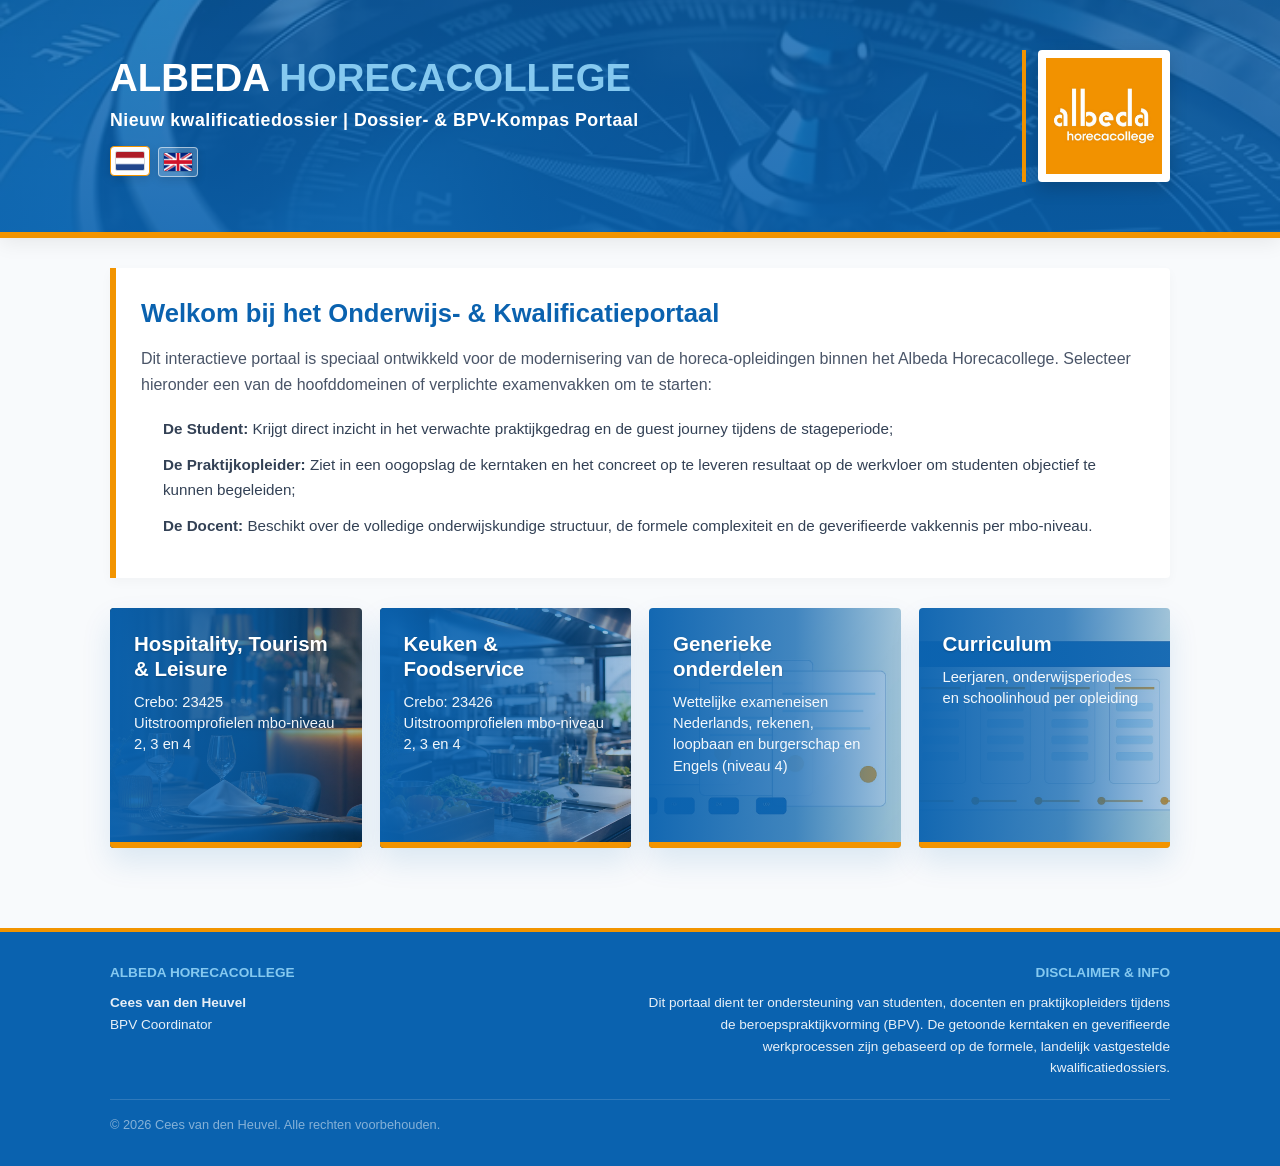
==== commit 0373df1e: "Add files via upload" ====
--- a/index.html
+++ b/index.html
@@ -744,6 +744,12 @@
     .matrix-table th {
       background-color: var(--albeda-blue);
       color: var(--white);
+    }
+    .profile-kd-label {
+      margin: -4px 0 12px;
+      color: var(--albeda-blue);
+      font-weight: 700;
+      line-height: 1.35;
     }
 
     /* FIXEDsamenvatting CARD VIA VASTE STRING */
@@ -1274,7 +1280,9 @@
       color: rgba(255, 255, 255, 0.94);
     }
 
-    #curriculum-layer .tool-grid {
+    #curriculum-layer .tool-grid {
+      grid-template-columns: 1fr;
+      width: 100%;
       background: rgba(255, 255, 255, 0.92);
       border: 1px solid rgba(10, 98, 175, 0.14);
       border-left: 6px solid var(--albeda-orange);
@@ -1327,6 +1335,26 @@
     .curriculum-block {
       border-top: 4px solid var(--albeda-blue);
       box-shadow: 0 8px 20px rgba(10, 98, 175, 0.06);
+    }
+    .dashboard-controls {
+      grid-template-columns: minmax(0, 3fr) minmax(260px, 1fr);
+      align-items: end;
+    }
+
+    .dashboard-controls .tool-block:first-child {
+      min-width: 0;
+    }
+
+    #curriculum-layer .tool-block {
+      width: 100%;
+      min-width: 0;
+    }
+
+    #dropdown-profielen,
+    #dropdown-curriculum-profielen {
+      min-height: 48px;
+      font-size: 0.92rem;
+      line-height: 1.25;
     }
 
     /* Documentviewer standaard volledig verborgen tot een PDF wordt geopend. */
@@ -1700,7 +1728,7 @@
         <div class="header-layout">
           <div class="header-content">
             <h1 class="campaign-title">Albeda <span>Horecacollege</span></h1>
-            <p id="app-subtitle" class="app-meta-subtitle" data-i18n="appSubtitle">Dossier- & BPV-Kompas Portaal</p>
+            <p id="app-subtitle" class="app-meta-subtitle" data-i18n="appSubtitle">Nieuw kwalificatiedossier | Dossier- & BPV-Kompas Portaal</p>
             <div class="language-switcher" aria-label="Taal kiezen">
               <button type="button" class="language-btn active" id="lang-nl" onclick="switchLanguage('nl')" aria-label="Nederlands" title="Nederlands">
                 <img class="flag-icon" src="assets/vlag-ned.jpeg?v=20260606-1929" alt="">
@@ -1762,9 +1790,14 @@
 
         <div class="curriculum-intro">
           <h2 data-i18n="curriculumTitle">Curriculum</h2>
-          <p data-i18n="curriculumIntro">Kies een opleiding en bekijk per leerjaar en onderwijsperiode welke thema's, vaardigheden en gekoppelde werkprocessen centraal staan op school.</p>
+          <p data-i18n="curriculumIntro">Deze curriculum pagina is onder constructie. De inhoud wordt nog verder aangevuld en aangescherpt.</p>
         </div>
 
+        <div class="curriculum-construction-notice">
+          <strong data-i18n="curriculumConstructionTitle">Onder constructie</strong>
+          <p data-i18n="curriculumConstructionText">We werken nog aan de definitieve curriculumopbouw per opleiding, leerjaar en onderwijsperiode.</p>
+        </div>
+
         <div class="tool-grid">
           <div class="tool-block">
             <div class="control-label" data-i18n="chooseProgramme">Kies opleiding:</div>
@@ -1870,7 +1903,20 @@
     </div>
   </footer>
 
-  <script src="data.js?v=20260624-0745"></script>
-  <script src="app.js?v=20260624-0745"></script>
+  <script src="data.js?v=20260827-opleiding-hoofdletters"></script>
+  <script src="app.js?v=20260827-opleiding-hoofdletters"></script>
 </body>
-</html>+</html>
+
+
+
+
+
+
+
+
+
+
+
+
+
